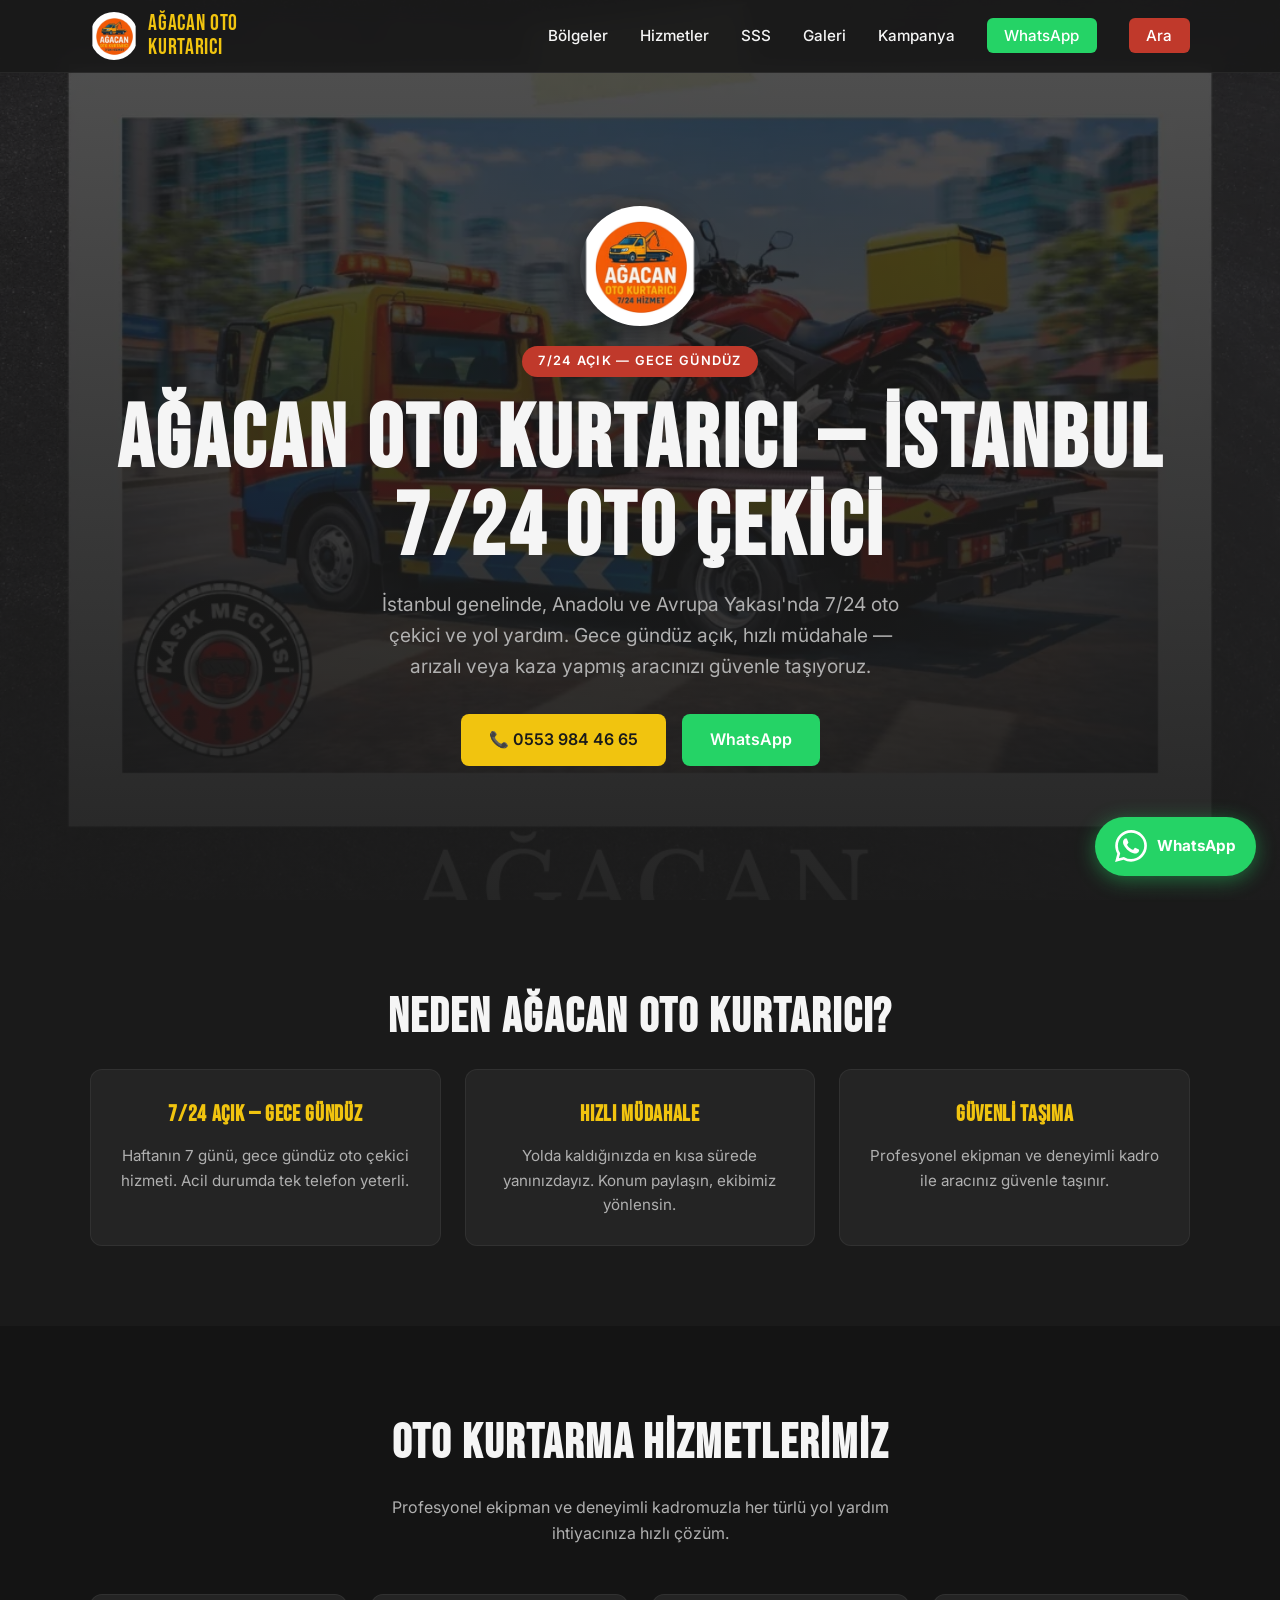
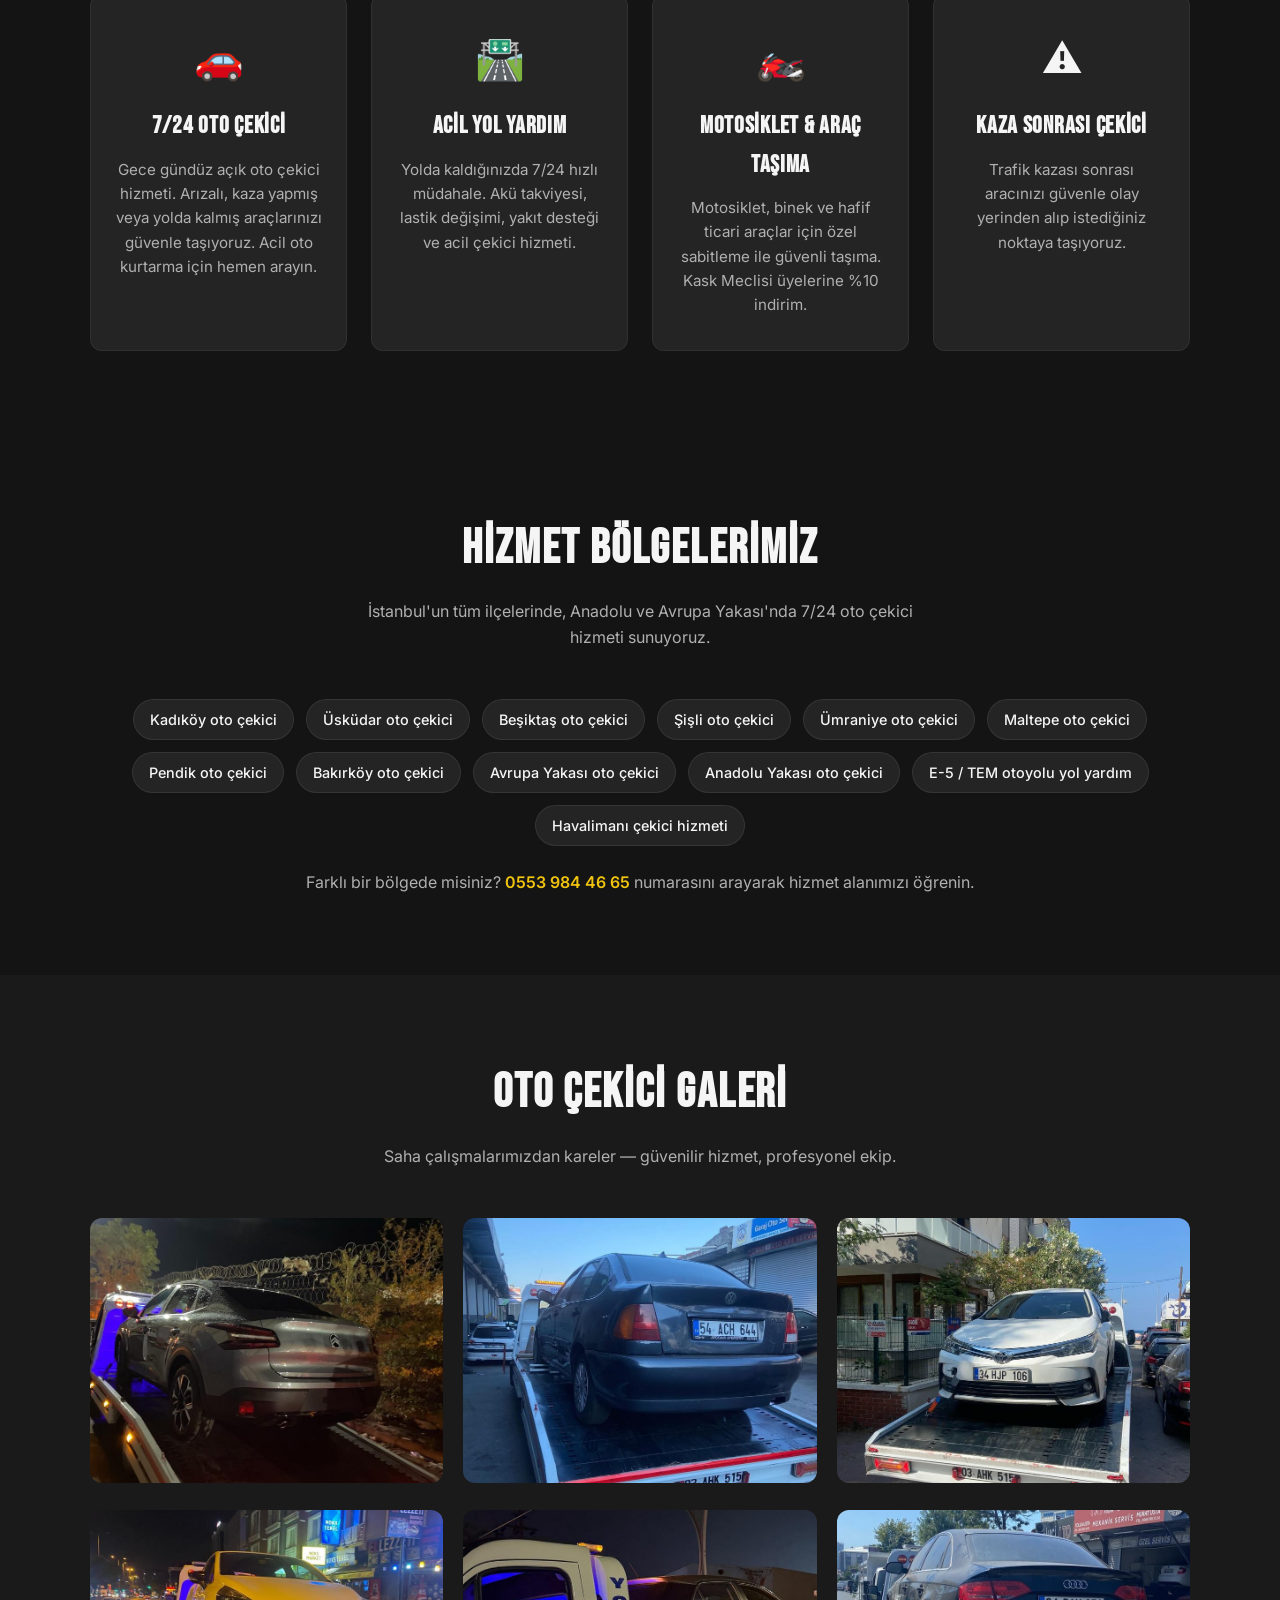
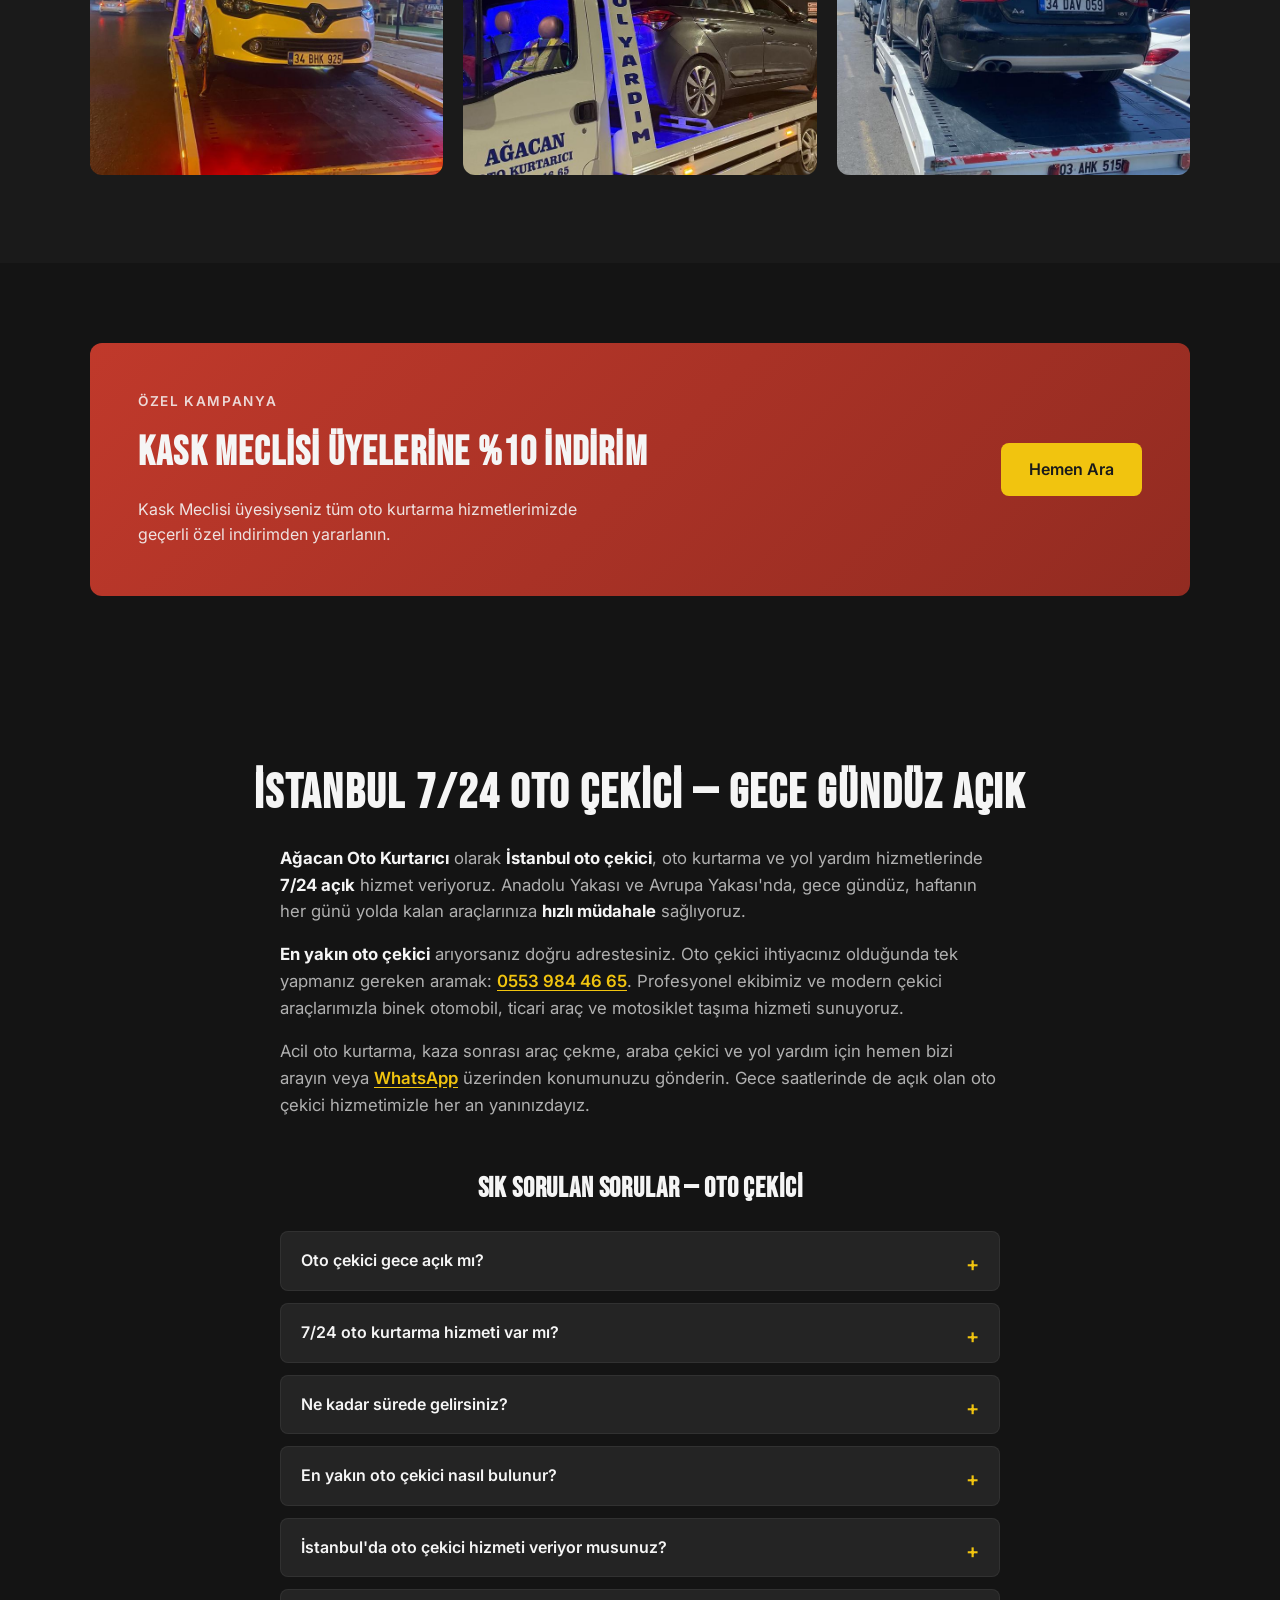
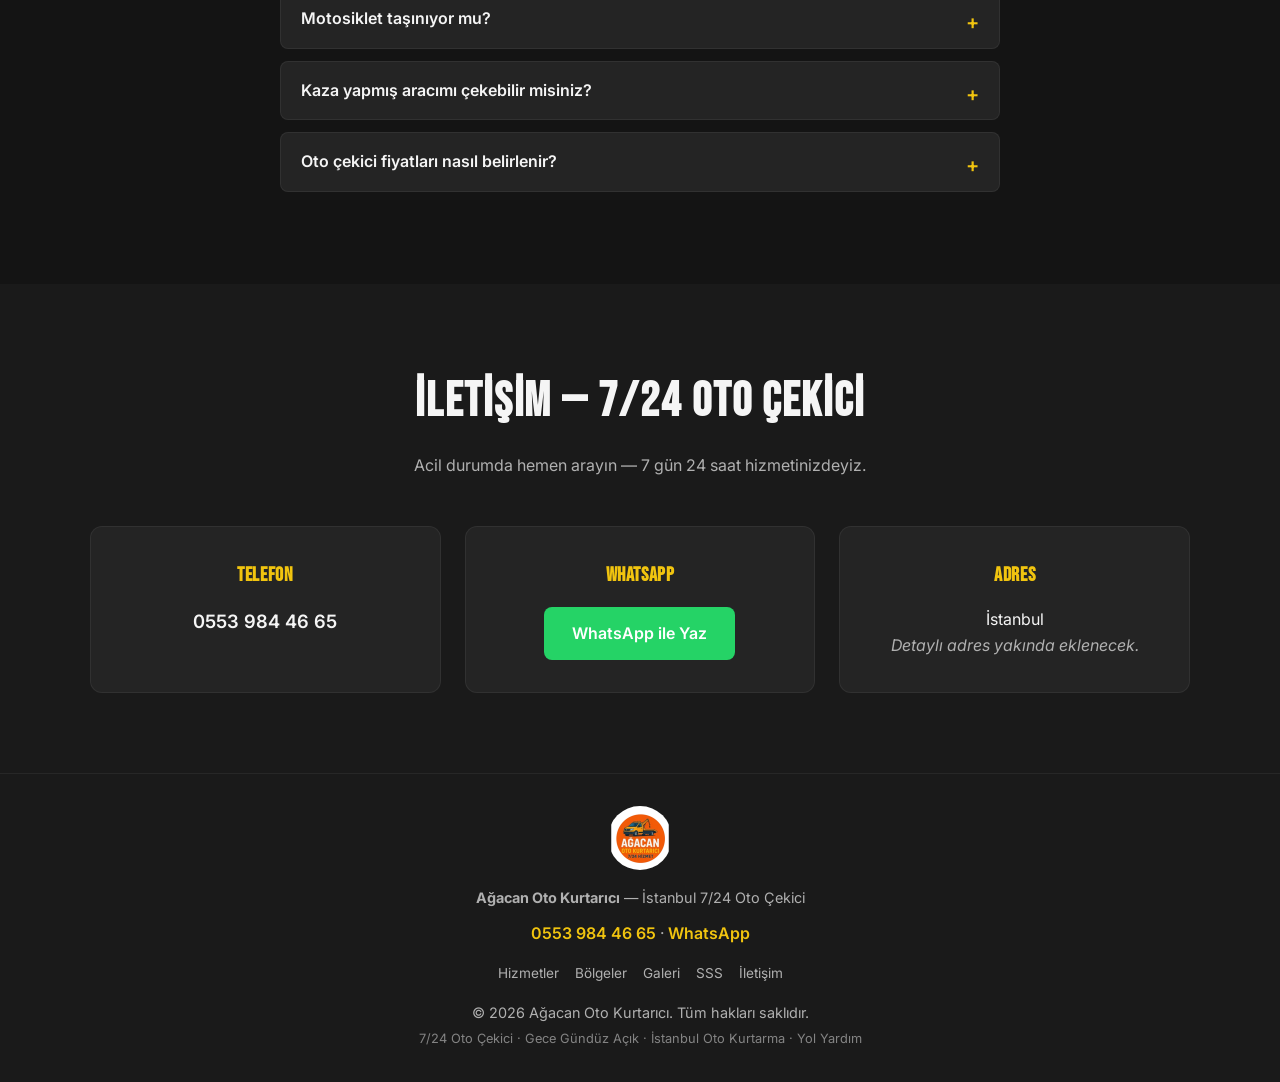
==== index.html @ 68c75f89 "fix: dosyalari repo kokune tasi" ====
<!DOCTYPE html>
<html lang="tr" prefix="og: https://ogp.me/ns#">
<head>
  <meta charset="UTF-8">
  <meta name="viewport" content="width=device-width, initial-scale=1.0">
  <meta http-equiv="X-UA-Compatible" content="IE=edge">

  <!-- Primary SEO -->
  <title>Ağacan Oto Kurtarıcı | İstanbul 7/24 Oto Çekici — Gece Gündüz Açık, Hızlı Müdahale</title>
  <meta name="description" content="Ağacan Oto Kurtarıcı ☎ 0553 984 46 65 — İstanbul 7/24 oto çekici, acil oto kurtarma ve yol yardım. Anadolu ve Avrupa Yakası'nda gece gündüz açık, hızlı müdahale. WhatsApp ile hemen ulaşın!">
  <meta name="keywords" content="istanbul oto çekici, istanbul çekici, istanbul yol yardım, istanbul oto kurtarıcı, 7/24 oto çekici istanbul, gece oto çekici istanbul, acil oto kurtarma istanbul, anadolu yakası çekici, avrupa yakası çekici, kadıköy çekici, üsküdar çekici, beşiktaş çekici, şişli çekici, ümraniye çekici, en yakın çekici istanbul, araç çekici, motosiklet taşıma, Ağacan oto kurtarıcı, kaza çekici, araba çekici">
  <meta name="author" content="Ağacan Oto Kurtarıcı">
  <meta name="copyright" content="Ağacan Oto Kurtarıcı">
  <meta name="language" content="Turkish">
  <meta name="content-language" content="tr">
  <meta name="geo.region" content="TR-34">
  <meta name="geo.placename" content="İstanbul">
  <meta name="geo.position" content="41.0082;28.9784">
  <meta name="ICBM" content="41.0082, 28.9784">
  <meta name="robots" content="index, follow, max-image-preview:large, max-snippet:-1, max-video-preview:-1">
  <meta name="googlebot" content="index, follow">
  <meta name="bingbot" content="index, follow">
  <meta name="revisit-after" content="7 days">
  <meta name="rating" content="general">
  <meta name="distribution" content="global">
  <meta name="coverage" content="Worldwide">
  <meta name="target" content="all">
  <meta name="HandheldFriendly" content="True">
  <meta name="MobileOptimized" content="320">
  <meta name="format-detection" content="telephone=yes">
  <meta name="theme-color" content="#e8751a">
  <meta name="msapplication-TileColor" content="#e8751a">
  <meta name="msapplication-TileImage" content="images/logo.png">
  <meta name="application-name" content="Ağacan Oto Kurtarıcı">
  <meta name="apple-mobile-web-app-title" content="Ağacan Çekici">
  <meta name="apple-mobile-web-app-capable" content="yes">
  <meta name="apple-mobile-web-app-status-bar-style" content="black-translucent">

  <!-- Google Search Console doğrulama kodunu buraya ekleyin:
  <meta name="google-site-verification" content="KODUNUZ"> -->

  <link rel="canonical" href="https://agacanotokurtarici.com/">
  <link rel="alternate" hreflang="tr" href="https://agacanotokurtarici.com/">
  <link rel="alternate" hreflang="x-default" href="https://agacanotokurtarici.com/">

  <!-- Favicon & App Icon -->
  <link rel="icon" type="image/png" href="images/logo.png" sizes="32x32">
  <link rel="icon" type="image/png" href="images/logo.png" sizes="192x192">
  <link rel="apple-touch-icon" href="images/logo.png" sizes="180x180">
  <link rel="shortcut icon" href="images/logo.png">
  <link rel="manifest" href="site.webmanifest">

  <!-- Open Graph -->
  <meta property="og:type" content="website">
  <meta property="og:locale" content="tr_TR">
  <meta property="og:site_name" content="Ağacan Oto Kurtarıcı">
  <meta property="og:title" content="Ağacan Oto Kurtarıcı | 7/24 Oto Çekici — Gece Gündüz Açık">
  <meta property="og:description" content="İstanbul 7/24 oto çekici ve yol yardım. Anadolu ve Avrupa Yakası'nda gece gündüz açık, hızlı müdahale. ☎ 0553 984 46 65">
  <meta property="og:url" content="https://agacanotokurtarici.com/">
  <meta property="og:image" content="https://agacanotokurtarici.com/images/hero.webp">
  <meta property="og:image:secure_url" content="https://agacanotokurtarici.com/images/hero.webp">
  <meta property="og:image:width" content="1080">
  <meta property="og:image:height" content="1080">
  <meta property="og:image:type" content="image/webp">
  <meta property="og:image:alt" content="Ağacan Oto Kurtarıcı — İstanbul 7/24 oto çekici hizmeti">
  <meta property="og:image" content="https://agacanotokurtarici.com/images/logo.png">
  <meta property="og:image:width" content="512">
  <meta property="og:image:height" content="512">
  <meta property="og:image:alt" content="Ağacan Oto Kurtarıcı logo">
  <meta property="og:phone_number" content="+905539844665">

  <!-- Twitter Card -->
  <meta name="twitter:card" content="summary_large_image">
  <meta name="twitter:title" content="Ağacan Oto Kurtarıcı | İstanbul 7/24 Oto Çekici">
  <meta name="twitter:description" content="İstanbul'da gece gündüz açık oto çekici. 7/24 hızlı oto kurtarma. ☎ 0553 984 46 65">
  <meta name="twitter:image" content="https://agacanotokurtarici.com/images/hero.webp">
  <meta name="twitter:image:alt" content="Ağacan Oto Kurtarıcı İstanbul 7/24 oto çekici">

  <!-- Performance & DNS -->
  <link rel="preload" href="images/hero.webp" as="image" type="image/webp" fetchpriority="high">
  <link rel="preload" href="images/logo.png" as="image" type="image/png">
  <link rel="preload" href="style.css" as="style">
  <link rel="dns-prefetch" href="https://fonts.googleapis.com">
  <link rel="dns-prefetch" href="https://fonts.gstatic.com">
  <link rel="dns-prefetch" href="https://wa.me">
  <link rel="preconnect" href="https://fonts.googleapis.com">
  <link rel="preconnect" href="https://fonts.gstatic.com" crossorigin>
  <link rel="stylesheet" href="style.css">
  <link rel="stylesheet" href="https://fonts.googleapis.com/css2?family=Bebas+Neue&family=Inter:wght@400;600;700&display=swap" media="print" onload="this.media='all'">
  <noscript><link rel="stylesheet" href="https://fonts.googleapis.com/css2?family=Bebas+Neue&family=Inter:wght@400;600;700&display=swap"></noscript>

  <!-- Structured Data (@graph) -->
  <script type="application/ld+json">
  {
    "@context": "https://schema.org",
    "@graph": [
      {
        "@type": "WebSite",
        "@id": "https://agacanotokurtarici.com/#website",
        "url": "https://agacanotokurtarici.com/",
        "name": "Ağacan Oto Kurtarıcı",
        "alternateName": ["Ağacan Oto Çekici", "Ağacan Çekici"],
        "description": "7/24 açık oto çekici, oto kurtarma ve yol yardım. Gece gündüz hızlı müdahale.",
        "inLanguage": "tr-TR",
        "publisher": { "@id": "https://agacanotokurtarici.com/#business" }
      },
      {
        "@type": ["LocalBusiness", "AutoRepair"],
        "@id": "https://agacanotokurtarici.com/#business",
        "name": "Ağacan Oto Kurtarıcı",
        "alternateName": "Ağacan Oto Çekici",
        "description": "7/24 açık oto çekici, oto kurtarma, yol yardım ve motosiklet taşıma. Gece gündüz hızlı müdahale.",
        "url": "https://agacanotokurtarici.com/",
        "logo": { "@type": "ImageObject", "url": "https://agacanotokurtarici.com/images/logo.png" },
        "image": ["https://agacanotokurtarici.com/images/logo.png", "https://agacanotokurtarici.com/images/hero.webp"],
        "telephone": "+905539844665",
        "priceRange": "$$",
        "address": { "@type": "PostalAddress", "addressLocality": "İstanbul", "addressRegion": "İstanbul", "addressCountry": "TR" },
        "geo": { "@type": "GeoCoordinates", "latitude": 41.0082, "longitude": 28.9784 },
        "openingHoursSpecification": { "@type": "OpeningHoursSpecification", "dayOfWeek": ["Monday","Tuesday","Wednesday","Thursday","Friday","Saturday","Sunday"], "opens": "00:00", "closes": "23:59" },
        "contactPoint": [
          { "@type": "ContactPoint", "telephone": "+905539844665", "contactType": "customer service", "areaServed": "İstanbul", "availableLanguage": "Turkish" }
        ],
        "areaServed": [
          { "@type": "City", "name": "İstanbul" },
          { "@type": "AdministrativeArea", "name": "Anadolu Yakası" },
          { "@type": "AdministrativeArea", "name": "Avrupa Yakası" },
          { "@type": "Country", "name": "Türkiye" }
        ],
        "hasOfferCatalog": {
          "@type": "OfferCatalog",
          "name": "Oto Kurtarma Hizmetleri",
          "itemListElement": [
            { "@type": "Offer", "itemOffered": { "@type": "Service", "name": "7/24 Oto Çekici" } },
            { "@type": "Offer", "itemOffered": { "@type": "Service", "name": "Yol Yardım" } },
            { "@type": "Offer", "itemOffered": { "@type": "Service", "name": "Motosiklet Taşıma" } }
          ]
        }
      },
      {
        "@type": "WebPage",
        "@id": "https://agacanotokurtarici.com/#webpage",
        "url": "https://agacanotokurtarici.com/",
        "name": "Ağacan Oto Kurtarıcı | İstanbul 7/24 Oto Çekici",
        "isPartOf": { "@id": "https://agacanotokurtarici.com/#website" },
        "about": { "@id": "https://agacanotokurtarici.com/#business" },
        "inLanguage": "tr-TR"
      },
      {
        "@type": "BreadcrumbList",
        "itemListElement": [{ "@type": "ListItem", "position": 1, "name": "Ana Sayfa", "item": "https://agacanotokurtarici.com/" }]
      },
      {
        "@type": "FAQPage",
        "mainEntity": [
          { "@type": "Question", "name": "Oto çekici gece açık mı?", "acceptedAnswer": { "@type": "Answer", "text": "Evet. Gece gündüz 7/24 oto çekici hizmeti veriyoruz." } },
          { "@type": "Question", "name": "7/24 oto kurtarma hizmeti var mı?", "acceptedAnswer": { "@type": "Answer", "text": "Evet, haftanın 7 günü 24 saat oto kurtarma hizmeti sunuyoruz." } },
          { "@type": "Question", "name": "En yakın oto çekici nasıl bulunur?", "acceptedAnswer": { "@type": "Answer", "text": "0553 984 46 65 numarasını arayın, konumunuzu paylaşın." } },
          { "@type": "Question", "name": "İstanbul'da oto çekici hizmeti veriyor musunuz?", "acceptedAnswer": { "@type": "Answer", "text": "Evet, İstanbul'un tüm ilçelerinde, Anadolu ve Avrupa Yakası'nda 7/24 hizmet veriyoruz." } },
          { "@type": "Question", "name": "Motosiklet taşınıyor mu?", "acceptedAnswer": { "@type": "Answer", "text": "Evet, motosiklet taşıma hizmeti sunuyoruz." } }
        ]
      }
    ]
  }
  </script>
</head>
<body itemscope itemtype="https://schema.org/WebPage">
  <a href="#main-content" class="skip-link">İçeriğe atla</a>
  <header class="header" id="top" role="banner">
    <nav class="nav container" aria-label="Ana navigasyon">
      <a href="#top" class="nav__logo">
        <img src="images/logo.png" alt="Ağacan Oto Kurtarıcı logo" width="48" height="48" decoding="async">
        <span class="nav__logo-text">Ağacan Oto Kurtarıcı</span>
      </a>
      <button class="nav__toggle" aria-label="Menüyü aç/kapat" aria-expanded="false">
        <span></span>
        <span></span>
        <span></span>
      </button>
      <ul class="nav__menu">
        <li><a href="#bolgeler">Bölgeler</a></li>
        <li><a href="#hizmetler">Hizmetler</a></li>
        <li><a href="#sss">SSS</a></li>
        <li><a href="#galeri">Galeri</a></li>
        <li><a href="#kampanya">Kampanya</a></li>
        <li><a href="https://wa.me/905539844665?text=Merhaba%2C%20oto%20%C3%A7ekici%20hizmeti%20almak%20istiyorum." class="nav__whatsapp" target="_blank" rel="noopener noreferrer">WhatsApp</a></li>
        <li><a href="#iletisim" class="nav__cta">Ara</a></li>
      </ul>
    </nav>
  </header>

  <main id="main-content" role="main">
    <section class="hero" aria-label="Ana tanıtım">
      <div class="hero__bg">
        <img src="images/hero.webp" alt="Ağacan Oto Kurtarıcı İstanbul 7/24 oto çekici — gece gündüz oto kurtarma hizmeti" width="1080" height="1080" fetchpriority="high" decoding="async">
      </div>
      <div class="hero__overlay"></div>
      <div class="hero__content container">
        <img src="images/logo.png" alt="Ağacan Oto Kurtarıcı" class="hero__logo" width="120" height="120" decoding="async">
        <p class="hero__badge">7/24 Açık — Gece Gündüz</p>
        <h1 class="hero__title" itemprop="name">Ağacan Oto Kurtarıcı — İstanbul 7/24 Oto Çekici</h1>
        <p class="hero__subtitle">İstanbul genelinde, Anadolu ve Avrupa Yakası'nda 7/24 oto çekici ve yol yardım. Gece gündüz açık, hızlı müdahale — arızalı veya kaza yapmış aracınızı güvenle taşıyoruz.</p>
        <div class="hero__actions">
          <a href="tel:+905539844665" class="btn btn--primary" aria-label="Hemen ara 0553 984 46 65">📞 0553 984 46 65</a>
          <a href="https://wa.me/905539844665?text=Merhaba%2C%20oto%20%C3%A7ekici%20hizmeti%20almak%20istiyorum." class="btn btn--whatsapp" target="_blank" rel="noopener noreferrer" aria-label="WhatsApp ile yaz">WhatsApp</a>
        </div>
      </div>
    </section>

    <section class="trust section" id="neden-biz" aria-labelledby="trust-title">
      <div class="container">
        <h2 class="section__title" id="trust-title">Neden Ağacan Oto Kurtarıcı?</h2>
        <div class="trust__grid">
          <article class="trust-card">
            <h3 class="trust-card__title">7/24 Açık — Gece Gündüz</h3>
            <p>Haftanın 7 günü, gece gündüz oto çekici hizmeti. Acil durumda tek telefon yeterli.</p>
          </article>
          <article class="trust-card">
            <h3 class="trust-card__title">Hızlı Müdahale</h3>
            <p>Yolda kaldığınızda en kısa sürede yanınızdayız. Konum paylaşın, ekibimiz yönlensin.</p>
          </article>
          <article class="trust-card">
            <h3 class="trust-card__title">Güvenli Taşıma</h3>
            <p>Profesyonel ekipman ve deneyimli kadro ile aracınız güvenle taşınır.</p>
          </article>
        </div>
      </div>
    </section>

    <section class="services section" id="hizmetler" aria-labelledby="services-title">
      <div class="container">
        <h2 class="section__title" id="services-title">Oto Kurtarma Hizmetlerimiz</h2>
        <p class="section__subtitle">Profesyonel ekipman ve deneyimli kadromuzla her türlü yol yardım ihtiyacınıza hızlı çözüm.</p>
        <div class="services__grid">
          <article class="service-card" itemscope itemtype="https://schema.org/Service">
            <div class="service-card__icon" aria-hidden="true">🚗</div>
            <h3 class="service-card__title" itemprop="name">7/24 Oto Çekici</h3>
            <p class="service-card__text" itemprop="description">Gece gündüz açık oto çekici hizmeti. Arızalı, kaza yapmış veya yolda kalmış araçlarınızı güvenle taşıyoruz. Acil oto kurtarma için hemen arayın.</p>
          </article>
          <article class="service-card" itemscope itemtype="https://schema.org/Service">
            <div class="service-card__icon" aria-hidden="true">🛣️</div>
            <h3 class="service-card__title" itemprop="name">Acil Yol Yardım</h3>
            <p class="service-card__text" itemprop="description">Yolda kaldığınızda 7/24 hızlı müdahale. Akü takviyesi, lastik değişimi, yakıt desteği ve acil çekici hizmeti.</p>
          </article>
          <article class="service-card" itemscope itemtype="https://schema.org/Service">
            <div class="service-card__icon" aria-hidden="true">🏍️</div>
            <h3 class="service-card__title" itemprop="name">Motosiklet &amp; Araç Taşıma</h3>
            <p class="service-card__text" itemprop="description">Motosiklet, binek ve hafif ticari araçlar için özel sabitleme ile güvenli taşıma. Kask Meclisi üyelerine %10 indirim.</p>
          </article>
          <article class="service-card" itemscope itemtype="https://schema.org/Service">
            <div class="service-card__icon" aria-hidden="true">⚠️</div>
            <h3 class="service-card__title" itemprop="name">Kaza Sonrası Çekici</h3>
            <p class="service-card__text" itemprop="description">Trafik kazası sonrası aracınızı güvenle olay yerinden alıp istediğiniz noktaya taşıyoruz.</p>
          </article>
        </div>
      </div>
    </section>

    <section class="areas section" id="bolgeler" aria-labelledby="areas-title">
      <div class="container">
        <h2 class="section__title" id="areas-title">Hizmet Bölgelerimiz</h2>
        <p class="section__subtitle">İstanbul'un tüm ilçelerinde, Anadolu ve Avrupa Yakası'nda 7/24 oto çekici hizmeti sunuyoruz.</p>
        <ul class="areas__list">
          <li>Kadıköy oto çekici</li>
          <li>Üsküdar oto çekici</li>
          <li>Beşiktaş oto çekici</li>
          <li>Şişli oto çekici</li>
          <li>Ümraniye oto çekici</li>
          <li>Maltepe oto çekici</li>
          <li>Pendik oto çekici</li>
          <li>Bakırköy oto çekici</li>
          <li>Avrupa Yakası oto çekici</li>
          <li>Anadolu Yakası oto çekici</li>
          <li>E-5 / TEM otoyolu yol yardım</li>
          <li>Havalimanı çekici hizmeti</li>
        </ul>
        <p class="areas__note">Farklı bir bölgede misiniz? <a href="tel:+905539844665">0553 984 46 65</a> numarasını arayarak hizmet alanımızı öğrenin.</p>
      </div>
    </section>

    <section class="gallery section" id="galeri" aria-labelledby="gallery-title">
      <div class="container">
        <h2 class="section__title" id="gallery-title">Oto Çekici Galeri</h2>
        <p class="section__subtitle">Saha çalışmalarımızdan kareler — güvenilir hizmet, profesyonel ekip.</p>
        <div class="gallery__grid">
          <figure class="gallery__item-wrap">
            <button class="gallery__item" type="button" data-src="images/gallery-01.jpg" data-alt="İstanbul oto çekici — Volkswagen Polo taşıma hizmeti">
              <img src="images/gallery-01.jpg" alt="İstanbul 7/24 oto çekici — Volkswagen Polo çekici ile taşınıyor" title="Oto çekici hizmeti — Volkswagen Polo" width="400" height="300" loading="lazy" decoding="async">
            </button>
            <figcaption class="visually-hidden">Volkswagen Polo oto çekici ile taşınıyor</figcaption>
          </figure>
          <figure class="gallery__item-wrap">
            <button class="gallery__item" type="button" data-src="images/gallery-02.jpg" data-alt="Toyota Corolla oto kurtarma hizmeti">
              <img src="images/gallery-02.jpg" alt="Toyota Corolla 7/24 oto kurtarma — çekici hizmeti" title="Oto kurtarma — Toyota Corolla" width="400" height="300" loading="lazy" decoding="async">
            </button>
            <figcaption class="visually-hidden">Toyota Corolla çekici ile taşınıyor</figcaption>
          </figure>
          <figure class="gallery__item-wrap">
            <button class="gallery__item" type="button" data-src="images/gallery-03.jpg" data-alt="Gece oto çekici — Renault taşıma">
              <img src="images/gallery-03.jpg" alt="Gece gündüz oto çekici — Renault gece taşıma" title="Gece oto çekici hizmeti" width="400" height="300" loading="lazy" decoding="async">
            </button>
            <figcaption class="visually-hidden">Gece oto çekici Renault taşıma</figcaption>
          </figure>
          <figure class="gallery__item-wrap">
            <button class="gallery__item" type="button" data-src="images/gallery-04.jpg" data-alt="Ağacan Oto Kurtarıcı çekici aracı 7/24">
              <img src="images/gallery-04.jpg" alt="Ağacan Oto Kurtarıcı çekici aracı — 7/24 yol yardım" title="Ağacan çekici aracı" width="400" height="300" loading="lazy" decoding="async">
            </button>
            <figcaption class="visually-hidden">Ağacan Oto Kurtarıcı çekici aracı</figcaption>
          </figure>
          <figure class="gallery__item-wrap">
            <button class="gallery__item" type="button" data-src="images/gallery-05.jpg" data-alt="Audi A4 acil oto çekici">
              <img src="images/gallery-05.jpg" alt="Acil oto çekici — Audi A4 taşıma hizmeti" title="Acil çekici Audi A4" width="400" height="300" loading="lazy" decoding="async">
            </button>
            <figcaption class="visually-hidden">Audi A4 oto çekici ile taşınıyor</figcaption>
          </figure>
          <figure class="gallery__item-wrap">
            <button class="gallery__item" type="button" data-src="images/gallery-06.jpg" data-alt="Gece acil oto kurtarma Citroën">
              <img src="images/gallery-06.jpg" alt="Gece acil oto kurtarma — Citroën çekici taşıma" title="Gece acil oto kurtarma" width="400" height="300" loading="lazy" decoding="async">
            </button>
            <figcaption class="visually-hidden">Gece Citroën oto kurtarma</figcaption>
          </figure>
        </div>
      </div>
    </section>

    <section class="promo section" id="kampanya">
      <div class="container">
        <div class="promo__banner">
          <div class="promo__content">
            <p class="promo__label">Özel Kampanya</p>
            <h2 class="promo__title">Kask Meclisi Üyelerine %10 İndirim</h2>
            <p class="promo__text">Kask Meclisi üyesiyseniz tüm oto kurtarma hizmetlerimizde geçerli özel indirimden yararlanın.</p>
          </div>
          <a href="tel:+905539844665" class="btn btn--primary">Hemen Ara</a>
        </div>
      </div>
    </section>

    <section class="seo-content section" id="hakkimizda">
      <div class="container">
        <h2 class="section__title">İstanbul 7/24 Oto Çekici — Gece Gündüz Açık</h2>
        <div class="seo-content__text">
          <p><strong>Ağacan Oto Kurtarıcı</strong> olarak <strong>İstanbul oto çekici</strong>, oto kurtarma ve yol yardım hizmetlerinde <strong>7/24 açık</strong> hizmet veriyoruz. Anadolu Yakası ve Avrupa Yakası'nda, gece gündüz, haftanın her günü yolda kalan araçlarınıza <strong>hızlı müdahale</strong> sağlıyoruz.</p>
          <p><strong>En yakın oto çekici</strong> arıyorsanız doğru adrestesiniz. Oto çekici ihtiyacınız olduğunda tek yapmanız gereken aramak: <a href="tel:+905539844665">0553 984 46 65</a>. Profesyonel ekibimiz ve modern çekici araçlarımızla binek otomobil, ticari araç ve motosiklet taşıma hizmeti sunuyoruz.</p>
          <p>Acil oto kurtarma, kaza sonrası araç çekme, araba çekici ve yol yardım için hemen bizi arayın veya <a href="https://wa.me/905539844665">WhatsApp</a> üzerinden konumunuzu gönderin. Gece saatlerinde de açık olan oto çekici hizmetimizle her an yanınızdayız.</p>
        </div>
        <div class="faq" id="sss">
          <h2 class="faq__title">Sık Sorulan Sorular — Oto Çekici</h2>
          <details class="faq__item">
            <summary>Oto çekici gece açık mı?</summary>
            <p>Evet, gece gündüz 7/24 oto çekici hizmeti veriyoruz. Gece saatlerinde de arayabilirsiniz.</p>
          </details>
          <details class="faq__item">
            <summary>7/24 oto kurtarma hizmeti var mı?</summary>
            <p>Evet, haftanın 7 günü 24 saat oto kurtarma ve yol yardım hizmeti sunuyoruz.</p>
          </details>
          <details class="faq__item">
            <summary>Ne kadar sürede gelirsiniz?</summary>
            <p>Konumunuza en yakın ekibimizle hızlı müdahale sağlıyoruz. Acil durumda <a href="tel:+905539844665">0553 984 46 65</a> numarasını arayın.</p>
          </details>
          <details class="faq__item">
            <summary>En yakın oto çekici nasıl bulunur?</summary>
            <p>0553 984 46 65 numarasını arayarak veya WhatsApp'tan yazarak konumunuzu paylaşın, ekibimiz size yönlensin.</p>
          </details>
          <details class="faq__item">
            <summary>İstanbul'da oto çekici hizmeti veriyor musunuz?</summary>
            <p>Evet, İstanbul'un tüm ilçelerinde, Anadolu ve Avrupa Yakası'nda 7/24 oto çekici hizmeti sunuyoruz.</p>
          </details>
          <details class="faq__item">
            <summary>Motosiklet taşınıyor mu?</summary>
            <p>Evet, motosiklet ve hafif ticari araçlar için özel sabitleme ile güvenli taşıma yapıyoruz.</p>
          </details>
          <details class="faq__item">
            <summary>Kaza yapmış aracımı çekebilir misiniz?</summary>
            <p>Evet, kaza yapmış veya arızalı tüm binek ve ticari araçları profesyonel ekipmanla taşıyoruz.</p>
          </details>
          <details class="faq__item">
            <summary>Oto çekici fiyatları nasıl belirlenir?</summary>
            <p>Fiyat mesafe, araç tipi ve konuma göre değişir. Net fiyat için arayın veya WhatsApp'tan yazın.</p>
          </details>
        </div>
      </div>
    </section>

    <section class="contact section" id="iletisim" aria-labelledby="contact-title" itemscope itemtype="https://schema.org/LocalBusiness">
      <meta itemprop="name" content="Ağacan Oto Kurtarıcı">
      <meta itemprop="telephone" content="+905539844665">
      <meta itemprop="priceRange" content="$$">
      <div class="container">
        <h2 class="section__title" id="contact-title">İletişim — 7/24 Oto Çekici</h2>
        <p class="section__subtitle">Acil durumda hemen arayın — 7 gün 24 saat hizmetinizdeyiz.</p>
        <div class="contact__grid">
          <div class="contact__card">
            <h3 class="contact__label">Telefon</h3>
            <a href="tel:+905539844665" class="contact__link">0553 984 46 65</a>
          </div>
          <div class="contact__card">
            <h3 class="contact__label">WhatsApp</h3>
            <a href="https://wa.me/905539844665?text=Merhaba%2C%20oto%20%C3%A7ekici%20hizmeti%20almak%20istiyorum." class="btn btn--whatsapp" target="_blank" rel="noopener noreferrer">WhatsApp ile Yaz</a>
          </div>
          <div class="contact__card" itemprop="address" itemscope itemtype="https://schema.org/PostalAddress">
            <h3 class="contact__label">Adres</h3>
            <p itemprop="addressLocality">İstanbul</p>
            <meta itemprop="addressCountry" content="TR">
            <p class="contact__placeholder">Detaylı adres yakında eklenecek.</p>
          </div>
        </div>
      </div>
    </section>
  </main>

  <footer class="footer" role="contentinfo">
    <div class="container footer__inner">
      <img src="images/logo.png" alt="Ağacan Oto Kurtarıcı logo" class="footer__logo" width="64" height="64" loading="lazy">
      <p><strong>Ağacan Oto Kurtarıcı</strong> — İstanbul 7/24 Oto Çekici</p>
      <p class="footer__nap">
        <a href="tel:+905539844665">0553 984 46 65</a> ·
        <a href="https://wa.me/905539844665">WhatsApp</a>
      </p>
      <nav class="footer__nav" aria-label="Alt menü">
        <a href="#hizmetler">Hizmetler</a>
        <a href="#bolgeler">Bölgeler</a>
        <a href="#galeri">Galeri</a>
        <a href="#sss">SSS</a>
        <a href="#iletisim">İletişim</a>
      </nav>
      <p>&copy; 2026 Ağacan Oto Kurtarıcı. Tüm hakları saklıdır.</p>
      <p class="footer__note">7/24 Oto Çekici · Gece Gündüz Açık · İstanbul Oto Kurtarma · Yol Yardım</p>
    </div>
  </footer>

  <a href="https://wa.me/905539844665?text=Merhaba%2C%20oto%20%C3%A7ekici%20hizmeti%20almak%20istiyorum." class="whatsapp-float" target="_blank" rel="noopener noreferrer" aria-label="WhatsApp ile hemen yaz — 7/24 oto çekici">
    <svg xmlns="http://www.w3.org/2000/svg" viewBox="0 0 24 24" fill="currentColor" aria-hidden="true" width="32" height="32">
      <path d="M17.472 14.382c-.297-.149-1.758-.867-2.03-.967-.273-.099-.471-.148-.67.15-.197.297-.767.966-.94 1.164-.173.199-.347.223-.644.075-.297-.15-1.255-.463-2.39-1.475-.883-.788-1.48-1.761-1.653-2.059-.173-.297-.018-.458.13-.606.134-.133.298-.347.446-.52.149-.174.198-.298.298-.497.099-.198.05-.371-.025-.52-.075-.149-.669-1.612-.916-2.207-.242-.579-.487-.5-.669-.51-.173-.008-.371-.01-.57-.01-.198 0-.52.074-.792.372-.272.297-1.04 1.016-1.04 2.479 0 1.462 1.065 2.875 1.213 3.074.149.198 2.096 3.2 5.077 4.487.709.306 1.262.489 1.694.625.712.227 1.36.195 1.871.118.571-.085 1.758-.719 2.006-1.413.248-.694.248-1.289.173-1.413-.074-.124-.272-.198-.57-.347m-5.421 7.403h-.004a9.87 9.87 0 01-5.031-1.378l-.361-.214-3.741.982.998-3.648-.235-.374a9.86 9.86 0 01-1.51-5.26c.001-5.45 4.436-9.884 9.888-9.884 2.64 0 5.122 1.03 6.988 2.898a9.825 9.825 0 012.893 6.994c-.003 5.45-4.435 9.884-9.885 9.884m8.413-18.297A11.815 11.815 0 0012.05 0C5.495 0 .16 5.335.157 11.892c0 2.096.547 4.142 1.588 5.945L.057 24l6.305-1.654a11.882 11.882 0 005.683 1.448h.005c6.554 0 11.89-5.335 11.893-11.893a11.821 11.821 0 00-3.48-8.413z"/>
    </svg>
    <span class="whatsapp-float__label">WhatsApp</span>
  </a>

  <div class="lightbox" hidden aria-hidden="true" role="dialog" aria-label="Fotoğraf önizleme">
    <button class="lightbox__close" type="button" aria-label="Kapat">&times;</button>
    <img class="lightbox__img" src="" alt="">
  </div>

  <script src="main.js" defer></script>
</body>
</html>
---- style.css ----
*,
*::before,
*::after {
  box-sizing: border-box;
  margin: 0;
  padding: 0;
}

:root {
  --bg: #1a1a1a;
  --bg-card: #242424;
  --bg-card-hover: #2e2e2e;
  --text: #f5f5f5;
  --text-muted: #b0b0b0;
  --accent: #c0392b;
  --accent-hover: #e74c3c;
  --cta: #f1c40f;
  --cta-hover: #f7dc6f;
  --whatsapp: #25d366;
  --header-height: 72px;
  --radius: 12px;
  --transition: 0.25s ease;
}

html {
  scroll-behavior: smooth;
}

body {
  font-family: 'Inter', system-ui, -apple-system, sans-serif;
  background: var(--bg);
  color: var(--text);
  line-height: 1.6;
  min-height: 100vh;
}

img {
  max-width: 100%;
  display: block;
}

a {
  color: inherit;
  text-decoration: none;
}

button {
  font: inherit;
  cursor: pointer;
  border: none;
  background: none;
}

.container {
  width: min(1100px, 92%);
  margin-inline: auto;
}

.section {
  padding: 5rem 0;
}

.section__title {
  font-family: 'Bebas Neue', sans-serif;
  font-size: clamp(2.25rem, 5vw, 3rem);
  letter-spacing: 0.04em;
  text-align: center;
  margin-bottom: 0.75rem;
}

.section__subtitle {
  text-align: center;
  color: var(--text-muted);
  max-width: 560px;
  margin: 0 auto 3rem;
}

/* Header */
.header {
  position: fixed;
  top: 0;
  left: 0;
  right: 0;
  z-index: 100;
  background: rgba(26, 26, 26, 0.92);
  backdrop-filter: blur(10px);
  border-bottom: 1px solid rgba(255, 255, 255, 0.06);
}

.nav {
  display: flex;
  align-items: center;
  justify-content: space-between;
  height: var(--header-height);
}

.nav__logo {
  display: flex;
  align-items: center;
  gap: 0.65rem;
  font-family: 'Bebas Neue', sans-serif;
  font-size: 1.35rem;
  letter-spacing: 0.03em;
  color: var(--cta);
}

.nav__logo img {
  width: 48px;
  height: 48px;
  border-radius: 50%;
  object-fit: cover;
  flex-shrink: 0;
}

.nav__logo-text {
  line-height: 1.1;
  max-width: 140px;
}

@media (max-width: 480px) {
  .nav__logo-text {
    display: none;
  }
}

.nav__toggle {
  display: flex;
  flex-direction: column;
  gap: 5px;
  padding: 8px;
  z-index: 110;
}

.nav__toggle span {
  display: block;
  width: 24px;
  height: 2px;
  background: var(--text);
  transition: var(--transition);
}

.nav__toggle[aria-expanded="true"] span:nth-child(1) {
  transform: translateY(7px) rotate(45deg);
}

.nav__toggle[aria-expanded="true"] span:nth-child(2) {
  opacity: 0;
}

.nav__toggle[aria-expanded="true"] span:nth-child(3) {
  transform: translateY(-7px) rotate(-45deg);
}

.nav__menu {
  list-style: none;
  display: flex;
  gap: 2rem;
  align-items: center;
}

.nav__menu a {
  font-size: 0.95rem;
  font-weight: 500;
  transition: color var(--transition);
}

.nav__menu a:hover,
.nav__menu a:focus-visible {
  color: var(--cta);
}

.nav__cta {
  background: var(--accent);
  color: #fff !important;
  padding: 0.5rem 1.1rem;
  border-radius: 6px;
}

.nav__cta:hover {
  background: var(--accent-hover);
  color: #fff !important;
}

.nav__whatsapp {
  background: var(--whatsapp);
  color: #fff !important;
  padding: 0.5rem 1.1rem;
  border-radius: 6px;
  font-weight: 600;
}

.nav__whatsapp:hover {
  background: #1ebe57;
  color: #fff !important;
}

@media (max-width: 768px) {
  .nav__toggle {
    display: flex;
  }

  .nav__menu {
    position: fixed;
    inset: 0;
    background: rgba(26, 26, 26, 0.98);
    flex-direction: column;
    justify-content: center;
    gap: 2.5rem;
    transform: translateX(100%);
    transition: transform var(--transition);
  }

  .nav__menu.is-open {
    transform: translateX(0);
  }

  .nav__menu a {
    font-size: 1.25rem;
  }
}

@media (min-width: 769px) {
  .nav__toggle {
    display: none;
  }
}

/* Hero */
.hero {
  position: relative;
  min-height: 100vh;
  display: flex;
  align-items: center;
  padding-top: var(--header-height);
  overflow: hidden;
}

.hero__bg {
  position: absolute;
  inset: 0;
}

.hero__bg img {
  width: 100%;
  height: 100%;
  object-fit: cover;
  object-position: center top;
}

.hero__overlay {
  position: absolute;
  inset: 0;
  background: linear-gradient(
    to bottom,
    rgba(26, 26, 26, 0.75) 0%,
    rgba(26, 26, 26, 0.85) 50%,
    rgba(26, 26, 26, 0.95) 100%
  );
}

.hero__content {
  position: relative;
  z-index: 1;
  text-align: center;
  padding: 4rem 0;
}

.hero__logo {
  width: 120px;
  height: 120px;
  margin: 0 auto 1.25rem;
  border-radius: 50%;
  object-fit: cover;
  box-shadow: 0 4px 24px rgba(0, 0, 0, 0.4);
}

.hero__badge {
  display: inline-block;
  background: var(--accent);
  color: #fff;
  font-size: 0.8rem;
  font-weight: 600;
  letter-spacing: 0.1em;
  text-transform: uppercase;
  padding: 0.35rem 1rem;
  border-radius: 999px;
  margin-bottom: 1.25rem;
}

.hero__title {
  font-family: 'Bebas Neue', sans-serif;
  font-size: clamp(3rem, 10vw, 5.5rem);
  letter-spacing: 0.04em;
  line-height: 1;
  margin-bottom: 1rem;
}

.hero__subtitle {
  font-size: clamp(1rem, 2.5vw, 1.2rem);
  color: var(--text-muted);
  max-width: 520px;
  margin: 0 auto 2rem;
}

.hero__actions {
  display: flex;
  flex-wrap: wrap;
  gap: 1rem;
  justify-content: center;
}

/* Buttons */
.btn {
  display: inline-flex;
  align-items: center;
  justify-content: center;
  padding: 0.85rem 1.75rem;
  border-radius: 8px;
  font-weight: 600;
  font-size: 1rem;
  transition: background var(--transition), transform var(--transition);
}

.btn:hover {
  transform: translateY(-2px);
}

.btn--primary {
  background: var(--cta);
  color: #1a1a1a;
}

.btn--primary:hover {
  background: var(--cta-hover);
}

.btn--secondary {
  background: transparent;
  color: var(--text);
  border: 2px solid rgba(255, 255, 255, 0.3);
}

.btn--secondary:hover {
  border-color: var(--cta);
  color: var(--cta);
}

.btn--whatsapp {
  background: var(--whatsapp);
  color: #fff;
}

.btn--whatsapp:hover {
  background: #1ebe57;
}

/* Skip link & accessibility */
.skip-link {
  position: absolute;
  top: -100%;
  left: 1rem;
  z-index: 300;
  background: var(--cta);
  color: #1a1a1a;
  padding: 0.75rem 1.25rem;
  border-radius: 0 0 8px 8px;
  font-weight: 700;
}

.skip-link:focus {
  top: 0;
}

.visually-hidden {
  position: absolute;
  width: 1px;
  height: 1px;
  padding: 0;
  margin: -1px;
  overflow: hidden;
  clip: rect(0, 0, 0, 0);
  border: 0;
}

/* Trust section */
.trust {
  background: var(--bg);
}

.trust__grid {
  display: grid;
  gap: 1.5rem;
  grid-template-columns: 1fr;
}

@media (min-width: 768px) {
  .trust__grid {
    grid-template-columns: repeat(3, 1fr);
  }
}

.trust-card {
  background: var(--bg-card);
  border: 1px solid rgba(255, 255, 255, 0.06);
  border-radius: var(--radius);
  padding: 1.75rem 1.5rem;
  text-align: center;
}

.trust-card__title {
  font-family: 'Bebas Neue', sans-serif;
  font-size: 1.35rem;
  letter-spacing: 0.03em;
  color: var(--cta);
  margin-bottom: 0.75rem;
}

.trust-card p {
  color: var(--text-muted);
  font-size: 0.95rem;
}

/* Service areas */
.areas {
  background: #141414;
}

.areas__list {
  display: flex;
  flex-wrap: wrap;
  gap: 0.75rem;
  justify-content: center;
  list-style: none;
  margin-bottom: 1.5rem;
}

.areas__list li {
  background: var(--bg-card);
  border: 1px solid rgba(255, 255, 255, 0.08);
  padding: 0.5rem 1rem;
  border-radius: 999px;
  font-size: 0.9rem;
  font-weight: 500;
}

.areas__note {
  text-align: center;
  color: var(--text-muted);
}

.areas__note a {
  color: var(--cta);
  font-weight: 600;
}

.seo-content__text a {
  color: var(--cta);
  font-weight: 600;
  text-decoration: underline;
  text-underline-offset: 3px;
}

.gallery__item-wrap {
  margin: 0;
}

/* Services */
.services {
  background: #141414;
}

.services__grid {
  display: grid;
  gap: 1.5rem;
  grid-template-columns: 1fr;
}

@media (min-width: 768px) {
  .services__grid {
    grid-template-columns: repeat(2, 1fr);
  }
}

@media (min-width: 1024px) {
  .services__grid {
    grid-template-columns: repeat(4, 1fr);
  }
}

.service-card {
  background: var(--bg-card);
  border: 1px solid rgba(255, 255, 255, 0.06);
  border-radius: var(--radius);
  padding: 2rem 1.5rem;
  text-align: center;
  transition: background var(--transition), transform var(--transition);
}

.service-card:hover {
  background: var(--bg-card-hover);
  transform: translateY(-4px);
}

.service-card__icon {
  font-size: 2.5rem;
  margin-bottom: 1rem;
}

.service-card__title {
  font-family: 'Bebas Neue', sans-serif;
  font-size: 1.5rem;
  letter-spacing: 0.03em;
  margin-bottom: 0.75rem;
}

.service-card__text {
  color: var(--text-muted);
  font-size: 0.95rem;
}

/* Gallery */
.gallery__grid {
  display: grid;
  gap: 1rem;
  grid-template-columns: repeat(2, 1fr);
}

@media (min-width: 768px) {
  .gallery__grid {
    grid-template-columns: repeat(3, 1fr);
    gap: 1.25rem;
  }
}

.gallery__item {
  position: relative;
  border-radius: var(--radius);
  overflow: hidden;
  aspect-ratio: 4 / 3;
  padding: 0;
  transition: transform var(--transition);
}

.gallery__item:hover {
  transform: scale(1.02);
}

.gallery__item img {
  width: 100%;
  height: 100%;
  object-fit: cover;
}

.gallery__item::after {
  content: '';
  position: absolute;
  inset: 0;
  background: rgba(0, 0, 0, 0);
  transition: background var(--transition);
}

.gallery__item:hover::after {
  background: rgba(0, 0, 0, 0.25);
}

/* Promo */
.promo {
  background: #141414;
}

.promo__banner {
  display: flex;
  flex-direction: column;
  align-items: center;
  gap: 2rem;
  text-align: center;
  background: linear-gradient(135deg, var(--accent) 0%, #922b21 100%);
  border-radius: var(--radius);
  padding: 3rem 2rem;
}

@media (min-width: 768px) {
  .promo__banner {
    flex-direction: row;
    text-align: left;
    justify-content: space-between;
    padding: 3rem;
  }
}

.promo__label {
  font-size: 0.85rem;
  font-weight: 600;
  text-transform: uppercase;
  letter-spacing: 0.12em;
  opacity: 0.85;
  margin-bottom: 0.5rem;
}

.promo__title {
  font-family: 'Bebas Neue', sans-serif;
  font-size: clamp(1.75rem, 4vw, 2.5rem);
  letter-spacing: 0.03em;
  margin-bottom: 0.75rem;
}

.promo__text {
  opacity: 0.9;
  max-width: 480px;
}

/* SEO Content & FAQ */
.seo-content {
  background: #141414;
}

.seo-content__text {
  max-width: 720px;
  margin: 0 auto 3rem;
  color: var(--text-muted);
  font-size: 1.05rem;
}

.seo-content__text p + p {
  margin-top: 1rem;
}

.seo-content__text strong {
  color: var(--text);
}

.faq {
  max-width: 720px;
  margin: 0 auto;
}

.faq__title {
  font-family: 'Bebas Neue', sans-serif;
  font-size: 1.75rem;
  letter-spacing: 0.03em;
  margin-bottom: 1.25rem;
  text-align: center;
}

.faq__item a {
  color: var(--cta);
  font-weight: 600;
}

.faq__item {
  background: var(--bg-card);
  border: 1px solid rgba(255, 255, 255, 0.06);
  border-radius: 8px;
  margin-bottom: 0.75rem;
  overflow: hidden;
}

.faq__item summary {
  padding: 1rem 1.25rem;
  font-weight: 600;
  cursor: pointer;
  list-style: none;
}

.faq__item summary::-webkit-details-marker {
  display: none;
}

.faq__item summary::after {
  content: '+';
  float: right;
  font-size: 1.25rem;
  color: var(--cta);
}

.faq__item[open] summary::after {
  content: '−';
}

.faq__item p {
  padding: 0 1.25rem 1rem;
  color: var(--text-muted);
  font-size: 0.95rem;
}

/* Contact */
.contact__grid {
  display: grid;
  gap: 1.5rem;
  grid-template-columns: 1fr;
}

@media (min-width: 768px) {
  .contact__grid {
    grid-template-columns: repeat(3, 1fr);
  }
}

.contact__card {
  background: var(--bg-card);
  border: 1px solid rgba(255, 255, 255, 0.06);
  border-radius: var(--radius);
  padding: 2rem;
  text-align: center;
}

.contact__label {
  font-family: 'Bebas Neue', sans-serif;
  font-size: 1.25rem;
  letter-spacing: 0.03em;
  color: var(--cta);
  margin-bottom: 1rem;
}

.contact__link {
  display: block;
  font-size: 1.15rem;
  font-weight: 600;
  margin-bottom: 0.5rem;
  transition: color var(--transition);
}

.contact__link:hover {
  color: var(--cta);
}

.contact__placeholder {
  color: var(--text-muted);
  font-style: italic;
}

/* Footer */
.footer {
  border-top: 1px solid rgba(255, 255, 255, 0.06);
  padding: 2rem 0;
}

.footer__inner {
  text-align: center;
  color: var(--text-muted);
  font-size: 0.9rem;
}

.footer__logo {
  margin: 0 auto 1rem;
  border-radius: 50%;
}

.footer__nap {
  margin: 0.75rem 0;
  font-size: 1rem;
}

.footer__nap a {
  color: var(--cta);
  font-weight: 600;
}

.footer__nav {
  display: flex;
  flex-wrap: wrap;
  gap: 1rem;
  justify-content: center;
  margin: 1rem 0;
}

.footer__nav a {
  font-size: 0.85rem;
  color: var(--text-muted);
  transition: color var(--transition);
}

.footer__nav a:hover {
  color: var(--cta);
}

.footer__note {
  margin-top: 0.35rem;
  font-size: 0.8rem;
  opacity: 0.7;
}

/* Lightbox */
.lightbox {
  position: fixed;
  inset: 0;
  z-index: 200;
  background: rgba(0, 0, 0, 0.92);
  display: flex;
  align-items: center;
  justify-content: center;
  padding: 2rem;
}

.lightbox[hidden] {
  display: none;
}

.lightbox__img {
  max-width: 90vw;
  max-height: 85vh;
  object-fit: contain;
  border-radius: 8px;
}

.lightbox__close {
  position: absolute;
  top: 1.5rem;
  right: 1.5rem;
  font-size: 2.5rem;
  color: #fff;
  line-height: 1;
  opacity: 0.8;
  transition: opacity var(--transition);
}

.lightbox__close:hover {
  opacity: 1;
}

/* Floating WhatsApp */
.whatsapp-float {
  position: fixed;
  bottom: 1.5rem;
  right: 1.5rem;
  z-index: 150;
  display: flex;
  align-items: center;
  gap: 0.6rem;
  background: var(--whatsapp);
  color: #fff;
  padding: 0.85rem 1.25rem;
  border-radius: 999px;
  box-shadow: 0 4px 20px rgba(37, 211, 102, 0.45);
  font-weight: 700;
  font-size: 0.95rem;
  transition: transform var(--transition), box-shadow var(--transition);
  animation: whatsapp-pulse 2.5s ease-in-out infinite;
}

.whatsapp-float:hover {
  transform: scale(1.05);
  box-shadow: 0 6px 28px rgba(37, 211, 102, 0.55);
  color: #fff;
}

.whatsapp-float svg {
  flex-shrink: 0;
}

@keyframes whatsapp-pulse {
  0%, 100% { box-shadow: 0 4px 20px rgba(37, 211, 102, 0.45); }
  50% { box-shadow: 0 4px 28px rgba(37, 211, 102, 0.7); }
}

@media (max-width: 480px) {
  .whatsapp-float {
    bottom: 1rem;
    right: 1rem;
    padding: 0.85rem;
    border-radius: 50%;
  }

  .whatsapp-float__label {
    position: absolute;
    width: 1px;
    height: 1px;
    padding: 0;
    margin: -1px;
    overflow: hidden;
    clip: rect(0, 0, 0, 0);
    border: 0;
  }
}
---- style.css ----
*,
*::before,
*::after {
  box-sizing: border-box;
  margin: 0;
  padding: 0;
}

:root {
  --bg: #1a1a1a;
  --bg-card: #242424;
  --bg-card-hover: #2e2e2e;
  --text: #f5f5f5;
  --text-muted: #b0b0b0;
  --accent: #c0392b;
  --accent-hover: #e74c3c;
  --cta: #f1c40f;
  --cta-hover: #f7dc6f;
  --whatsapp: #25d366;
  --header-height: 72px;
  --radius: 12px;
  --transition: 0.25s ease;
}

html {
  scroll-behavior: smooth;
}

body {
  font-family: 'Inter', system-ui, -apple-system, sans-serif;
  background: var(--bg);
  color: var(--text);
  line-height: 1.6;
  min-height: 100vh;
}

img {
  max-width: 100%;
  display: block;
}

a {
  color: inherit;
  text-decoration: none;
}

button {
  font: inherit;
  cursor: pointer;
  border: none;
  background: none;
}

.container {
  width: min(1100px, 92%);
  margin-inline: auto;
}

.section {
  padding: 5rem 0;
}

.section__title {
  font-family: 'Bebas Neue', sans-serif;
  font-size: clamp(2.25rem, 5vw, 3rem);
  letter-spacing: 0.04em;
  text-align: center;
  margin-bottom: 0.75rem;
}

.section__subtitle {
  text-align: center;
  color: var(--text-muted);
  max-width: 560px;
  margin: 0 auto 3rem;
}

/* Header */
.header {
  position: fixed;
  top: 0;
  left: 0;
  right: 0;
  z-index: 100;
  background: rgba(26, 26, 26, 0.92);
  backdrop-filter: blur(10px);
  border-bottom: 1px solid rgba(255, 255, 255, 0.06);
}

.nav {
  display: flex;
  align-items: center;
  justify-content: space-between;
  height: var(--header-height);
}

.nav__logo {
  display: flex;
  align-items: center;
  gap: 0.65rem;
  font-family: 'Bebas Neue', sans-serif;
  font-size: 1.35rem;
  letter-spacing: 0.03em;
  color: var(--cta);
}

.nav__logo img {
  width: 48px;
  height: 48px;
  border-radius: 50%;
  object-fit: cover;
  flex-shrink: 0;
}

.nav__logo-text {
  line-height: 1.1;
  max-width: 140px;
}

@media (max-width: 480px) {
  .nav__logo-text {
    display: none;
  }
}

.nav__toggle {
  display: flex;
  flex-direction: column;
  gap: 5px;
  padding: 8px;
  z-index: 110;
}

.nav__toggle span {
  display: block;
  width: 24px;
  height: 2px;
  background: var(--text);
  transition: var(--transition);
}

.nav__toggle[aria-expanded="true"] span:nth-child(1) {
  transform: translateY(7px) rotate(45deg);
}

.nav__toggle[aria-expanded="true"] span:nth-child(2) {
  opacity: 0;
}

.nav__toggle[aria-expanded="true"] span:nth-child(3) {
  transform: translateY(-7px) rotate(-45deg);
}

.nav__menu {
  list-style: none;
  display: flex;
  gap: 2rem;
  align-items: center;
}

.nav__menu a {
  font-size: 0.95rem;
  font-weight: 500;
  transition: color var(--transition);
}

.nav__menu a:hover,
.nav__menu a:focus-visible {
  color: var(--cta);
}

.nav__cta {
  background: var(--accent);
  color: #fff !important;
  padding: 0.5rem 1.1rem;
  border-radius: 6px;
}

.nav__cta:hover {
  background: var(--accent-hover);
  color: #fff !important;
}

.nav__whatsapp {
  background: var(--whatsapp);
  color: #fff !important;
  padding: 0.5rem 1.1rem;
  border-radius: 6px;
  font-weight: 600;
}

.nav__whatsapp:hover {
  background: #1ebe57;
  color: #fff !important;
}

@media (max-width: 768px) {
  .nav__toggle {
    display: flex;
  }

  .nav__menu {
    position: fixed;
    inset: 0;
    background: rgba(26, 26, 26, 0.98);
    flex-direction: column;
    justify-content: center;
    gap: 2.5rem;
    transform: translateX(100%);
    transition: transform var(--transition);
  }

  .nav__menu.is-open {
    transform: translateX(0);
  }

  .nav__menu a {
    font-size: 1.25rem;
  }
}

@media (min-width: 769px) {
  .nav__toggle {
    display: none;
  }
}

/* Hero */
.hero {
  position: relative;
  min-height: 100vh;
  display: flex;
  align-items: center;
  padding-top: var(--header-height);
  overflow: hidden;
}

.hero__bg {
  position: absolute;
  inset: 0;
}

.hero__bg img {
  width: 100%;
  height: 100%;
  object-fit: cover;
  object-position: center top;
}

.hero__overlay {
  position: absolute;
  inset: 0;
  background: linear-gradient(
    to bottom,
    rgba(26, 26, 26, 0.75) 0%,
    rgba(26, 26, 26, 0.85) 50%,
    rgba(26, 26, 26, 0.95) 100%
  );
}

.hero__content {
  position: relative;
  z-index: 1;
  text-align: center;
  padding: 4rem 0;
}

.hero__logo {
  width: 120px;
  height: 120px;
  margin: 0 auto 1.25rem;
  border-radius: 50%;
  object-fit: cover;
  box-shadow: 0 4px 24px rgba(0, 0, 0, 0.4);
}

.hero__badge {
  display: inline-block;
  background: var(--accent);
  color: #fff;
  font-size: 0.8rem;
  font-weight: 600;
  letter-spacing: 0.1em;
  text-transform: uppercase;
  padding: 0.35rem 1rem;
  border-radius: 999px;
  margin-bottom: 1.25rem;
}

.hero__title {
  font-family: 'Bebas Neue', sans-serif;
  font-size: clamp(3rem, 10vw, 5.5rem);
  letter-spacing: 0.04em;
  line-height: 1;
  margin-bottom: 1rem;
}

.hero__subtitle {
  font-size: clamp(1rem, 2.5vw, 1.2rem);
  color: var(--text-muted);
  max-width: 520px;
  margin: 0 auto 2rem;
}

.hero__actions {
  display: flex;
  flex-wrap: wrap;
  gap: 1rem;
  justify-content: center;
}

/* Buttons */
.btn {
  display: inline-flex;
  align-items: center;
  justify-content: center;
  padding: 0.85rem 1.75rem;
  border-radius: 8px;
  font-weight: 600;
  font-size: 1rem;
  transition: background var(--transition), transform var(--transition);
}

.btn:hover {
  transform: translateY(-2px);
}

.btn--primary {
  background: var(--cta);
  color: #1a1a1a;
}

.btn--primary:hover {
  background: var(--cta-hover);
}

.btn--secondary {
  background: transparent;
  color: var(--text);
  border: 2px solid rgba(255, 255, 255, 0.3);
}

.btn--secondary:hover {
  border-color: var(--cta);
  color: var(--cta);
}

.btn--whatsapp {
  background: var(--whatsapp);
  color: #fff;
}

.btn--whatsapp:hover {
  background: #1ebe57;
}

/* Skip link & accessibility */
.skip-link {
  position: absolute;
  top: -100%;
  left: 1rem;
  z-index: 300;
  background: var(--cta);
  color: #1a1a1a;
  padding: 0.75rem 1.25rem;
  border-radius: 0 0 8px 8px;
  font-weight: 700;
}

.skip-link:focus {
  top: 0;
}

.visually-hidden {
  position: absolute;
  width: 1px;
  height: 1px;
  padding: 0;
  margin: -1px;
  overflow: hidden;
  clip: rect(0, 0, 0, 0);
  border: 0;
}

/* Trust section */
.trust {
  background: var(--bg);
}

.trust__grid {
  display: grid;
  gap: 1.5rem;
  grid-template-columns: 1fr;
}

@media (min-width: 768px) {
  .trust__grid {
    grid-template-columns: repeat(3, 1fr);
  }
}

.trust-card {
  background: var(--bg-card);
  border: 1px solid rgba(255, 255, 255, 0.06);
  border-radius: var(--radius);
  padding: 1.75rem 1.5rem;
  text-align: center;
}

.trust-card__title {
  font-family: 'Bebas Neue', sans-serif;
  font-size: 1.35rem;
  letter-spacing: 0.03em;
  color: var(--cta);
  margin-bottom: 0.75rem;
}

.trust-card p {
  color: var(--text-muted);
  font-size: 0.95rem;
}

/* Service areas */
.areas {
  background: #141414;
}

.areas__list {
  display: flex;
  flex-wrap: wrap;
  gap: 0.75rem;
  justify-content: center;
  list-style: none;
  margin-bottom: 1.5rem;
}

.areas__list li {
  background: var(--bg-card);
  border: 1px solid rgba(255, 255, 255, 0.08);
  padding: 0.5rem 1rem;
  border-radius: 999px;
  font-size: 0.9rem;
  font-weight: 500;
}

.areas__note {
  text-align: center;
  color: var(--text-muted);
}

.areas__note a {
  color: var(--cta);
  font-weight: 600;
}

.seo-content__text a {
  color: var(--cta);
  font-weight: 600;
  text-decoration: underline;
  text-underline-offset: 3px;
}

.gallery__item-wrap {
  margin: 0;
}

/* Services */
.services {
  background: #141414;
}

.services__grid {
  display: grid;
  gap: 1.5rem;
  grid-template-columns: 1fr;
}

@media (min-width: 768px) {
  .services__grid {
    grid-template-columns: repeat(2, 1fr);
  }
}

@media (min-width: 1024px) {
  .services__grid {
    grid-template-columns: repeat(4, 1fr);
  }
}

.service-card {
  background: var(--bg-card);
  border: 1px solid rgba(255, 255, 255, 0.06);
  border-radius: var(--radius);
  padding: 2rem 1.5rem;
  text-align: center;
  transition: background var(--transition), transform var(--transition);
}

.service-card:hover {
  background: var(--bg-card-hover);
  transform: translateY(-4px);
}

.service-card__icon {
  font-size: 2.5rem;
  margin-bottom: 1rem;
}

.service-card__title {
  font-family: 'Bebas Neue', sans-serif;
  font-size: 1.5rem;
  letter-spacing: 0.03em;
  margin-bottom: 0.75rem;
}

.service-card__text {
  color: var(--text-muted);
  font-size: 0.95rem;
}

/* Gallery */
.gallery__grid {
  display: grid;
  gap: 1rem;
  grid-template-columns: repeat(2, 1fr);
}

@media (min-width: 768px) {
  .gallery__grid {
    grid-template-columns: repeat(3, 1fr);
    gap: 1.25rem;
  }
}

.gallery__item {
  position: relative;
  border-radius: var(--radius);
  overflow: hidden;
  aspect-ratio: 4 / 3;
  padding: 0;
  transition: transform var(--transition);
}

.gallery__item:hover {
  transform: scale(1.02);
}

.gallery__item img {
  width: 100%;
  height: 100%;
  object-fit: cover;
}

.gallery__item::after {
  content: '';
  position: absolute;
  inset: 0;
  background: rgba(0, 0, 0, 0);
  transition: background var(--transition);
}

.gallery__item:hover::after {
  background: rgba(0, 0, 0, 0.25);
}

/* Promo */
.promo {
  background: #141414;
}

.promo__banner {
  display: flex;
  flex-direction: column;
  align-items: center;
  gap: 2rem;
  text-align: center;
  background: linear-gradient(135deg, var(--accent) 0%, #922b21 100%);
  border-radius: var(--radius);
  padding: 3rem 2rem;
}

@media (min-width: 768px) {
  .promo__banner {
    flex-direction: row;
    text-align: left;
    justify-content: space-between;
    padding: 3rem;
  }
}

.promo__label {
  font-size: 0.85rem;
  font-weight: 600;
  text-transform: uppercase;
  letter-spacing: 0.12em;
  opacity: 0.85;
  margin-bottom: 0.5rem;
}

.promo__title {
  font-family: 'Bebas Neue', sans-serif;
  font-size: clamp(1.75rem, 4vw, 2.5rem);
  letter-spacing: 0.03em;
  margin-bottom: 0.75rem;
}

.promo__text {
  opacity: 0.9;
  max-width: 480px;
}

/* SEO Content & FAQ */
.seo-content {
  background: #141414;
}

.seo-content__text {
  max-width: 720px;
  margin: 0 auto 3rem;
  color: var(--text-muted);
  font-size: 1.05rem;
}

.seo-content__text p + p {
  margin-top: 1rem;
}

.seo-content__text strong {
  color: var(--text);
}

.faq {
  max-width: 720px;
  margin: 0 auto;
}

.faq__title {
  font-family: 'Bebas Neue', sans-serif;
  font-size: 1.75rem;
  letter-spacing: 0.03em;
  margin-bottom: 1.25rem;
  text-align: center;
}

.faq__item a {
  color: var(--cta);
  font-weight: 600;
}

.faq__item {
  background: var(--bg-card);
  border: 1px solid rgba(255, 255, 255, 0.06);
  border-radius: 8px;
  margin-bottom: 0.75rem;
  overflow: hidden;
}

.faq__item summary {
  padding: 1rem 1.25rem;
  font-weight: 600;
  cursor: pointer;
  list-style: none;
}

.faq__item summary::-webkit-details-marker {
  display: none;
}

.faq__item summary::after {
  content: '+';
  float: right;
  font-size: 1.25rem;
  color: var(--cta);
}

.faq__item[open] summary::after {
  content: '−';
}

.faq__item p {
  padding: 0 1.25rem 1rem;
  color: var(--text-muted);
  font-size: 0.95rem;
}

/* Contact */
.contact__grid {
  display: grid;
  gap: 1.5rem;
  grid-template-columns: 1fr;
}

@media (min-width: 768px) {
  .contact__grid {
    grid-template-columns: repeat(3, 1fr);
  }
}

.contact__card {
  background: var(--bg-card);
  border: 1px solid rgba(255, 255, 255, 0.06);
  border-radius: var(--radius);
  padding: 2rem;
  text-align: center;
}

.contact__label {
  font-family: 'Bebas Neue', sans-serif;
  font-size: 1.25rem;
  letter-spacing: 0.03em;
  color: var(--cta);
  margin-bottom: 1rem;
}

.contact__link {
  display: block;
  font-size: 1.15rem;
  font-weight: 600;
  margin-bottom: 0.5rem;
  transition: color var(--transition);
}

.contact__link:hover {
  color: var(--cta);
}

.contact__placeholder {
  color: var(--text-muted);
  font-style: italic;
}

/* Footer */
.footer {
  border-top: 1px solid rgba(255, 255, 255, 0.06);
  padding: 2rem 0;
}

.footer__inner {
  text-align: center;
  color: var(--text-muted);
  font-size: 0.9rem;
}

.footer__logo {
  margin: 0 auto 1rem;
  border-radius: 50%;
}

.footer__nap {
  margin: 0.75rem 0;
  font-size: 1rem;
}

.footer__nap a {
  color: var(--cta);
  font-weight: 600;
}

.footer__nav {
  display: flex;
  flex-wrap: wrap;
  gap: 1rem;
  justify-content: center;
  margin: 1rem 0;
}

.footer__nav a {
  font-size: 0.85rem;
  color: var(--text-muted);
  transition: color var(--transition);
}

.footer__nav a:hover {
  color: var(--cta);
}

.footer__note {
  margin-top: 0.35rem;
  font-size: 0.8rem;
  opacity: 0.7;
}

/* Lightbox */
.lightbox {
  position: fixed;
  inset: 0;
  z-index: 200;
  background: rgba(0, 0, 0, 0.92);
  display: flex;
  align-items: center;
  justify-content: center;
  padding: 2rem;
}

.lightbox[hidden] {
  display: none;
}

.lightbox__img {
  max-width: 90vw;
  max-height: 85vh;
  object-fit: contain;
  border-radius: 8px;
}

.lightbox__close {
  position: absolute;
  top: 1.5rem;
  right: 1.5rem;
  font-size: 2.5rem;
  color: #fff;
  line-height: 1;
  opacity: 0.8;
  transition: opacity var(--transition);
}

.lightbox__close:hover {
  opacity: 1;
}

/* Floating WhatsApp */
.whatsapp-float {
  position: fixed;
  bottom: 1.5rem;
  right: 1.5rem;
  z-index: 150;
  display: flex;
  align-items: center;
  gap: 0.6rem;
  background: var(--whatsapp);
  color: #fff;
  padding: 0.85rem 1.25rem;
  border-radius: 999px;
  box-shadow: 0 4px 20px rgba(37, 211, 102, 0.45);
  font-weight: 700;
  font-size: 0.95rem;
  transition: transform var(--transition), box-shadow var(--transition);
  animation: whatsapp-pulse 2.5s ease-in-out infinite;
}

.whatsapp-float:hover {
  transform: scale(1.05);
  box-shadow: 0 6px 28px rgba(37, 211, 102, 0.55);
  color: #fff;
}

.whatsapp-float svg {
  flex-shrink: 0;
}

@keyframes whatsapp-pulse {
  0%, 100% { box-shadow: 0 4px 20px rgba(37, 211, 102, 0.45); }
  50% { box-shadow: 0 4px 28px rgba(37, 211, 102, 0.7); }
}

@media (max-width: 480px) {
  .whatsapp-float {
    bottom: 1rem;
    right: 1rem;
    padding: 0.85rem;
    border-radius: 50%;
  }

  .whatsapp-float__label {
    position: absolute;
    width: 1px;
    height: 1px;
    padding: 0;
    margin: -1px;
    overflow: hidden;
    clip: rect(0, 0, 0, 0);
    border: 0;
  }
}
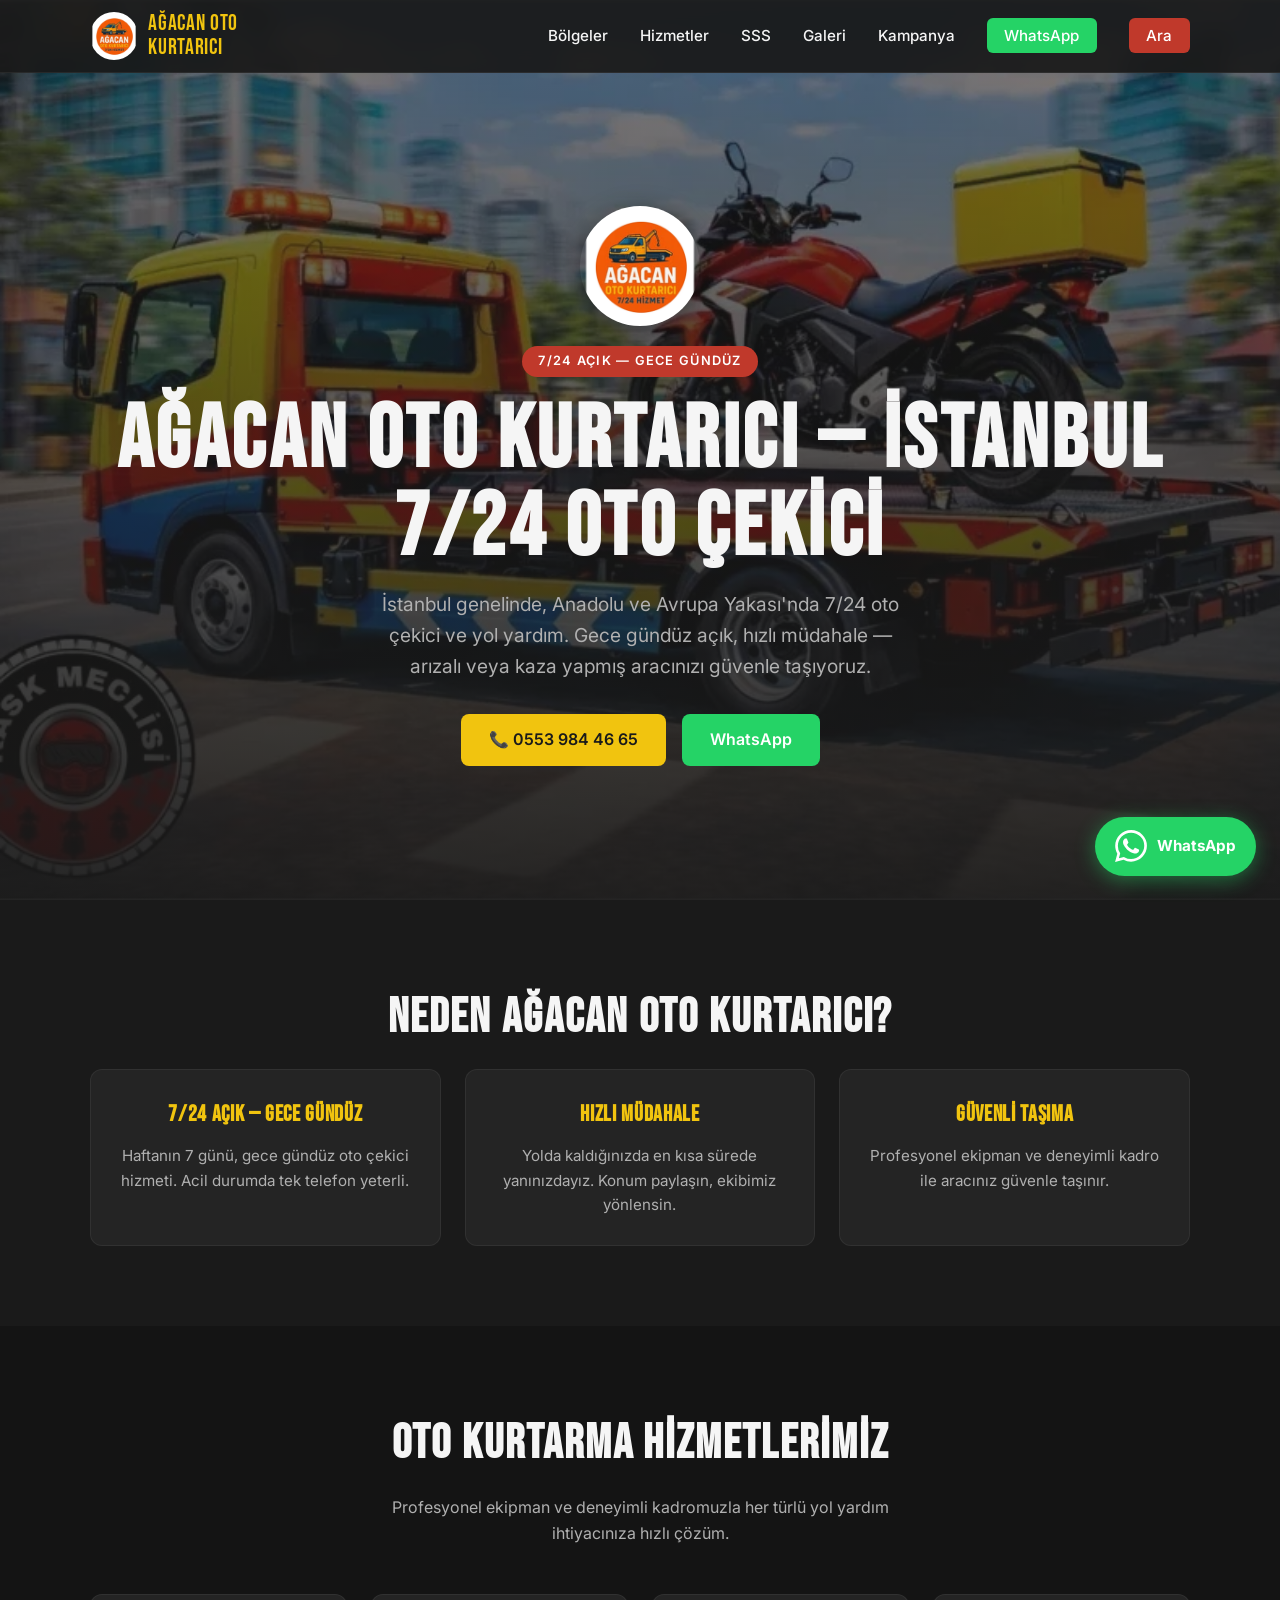
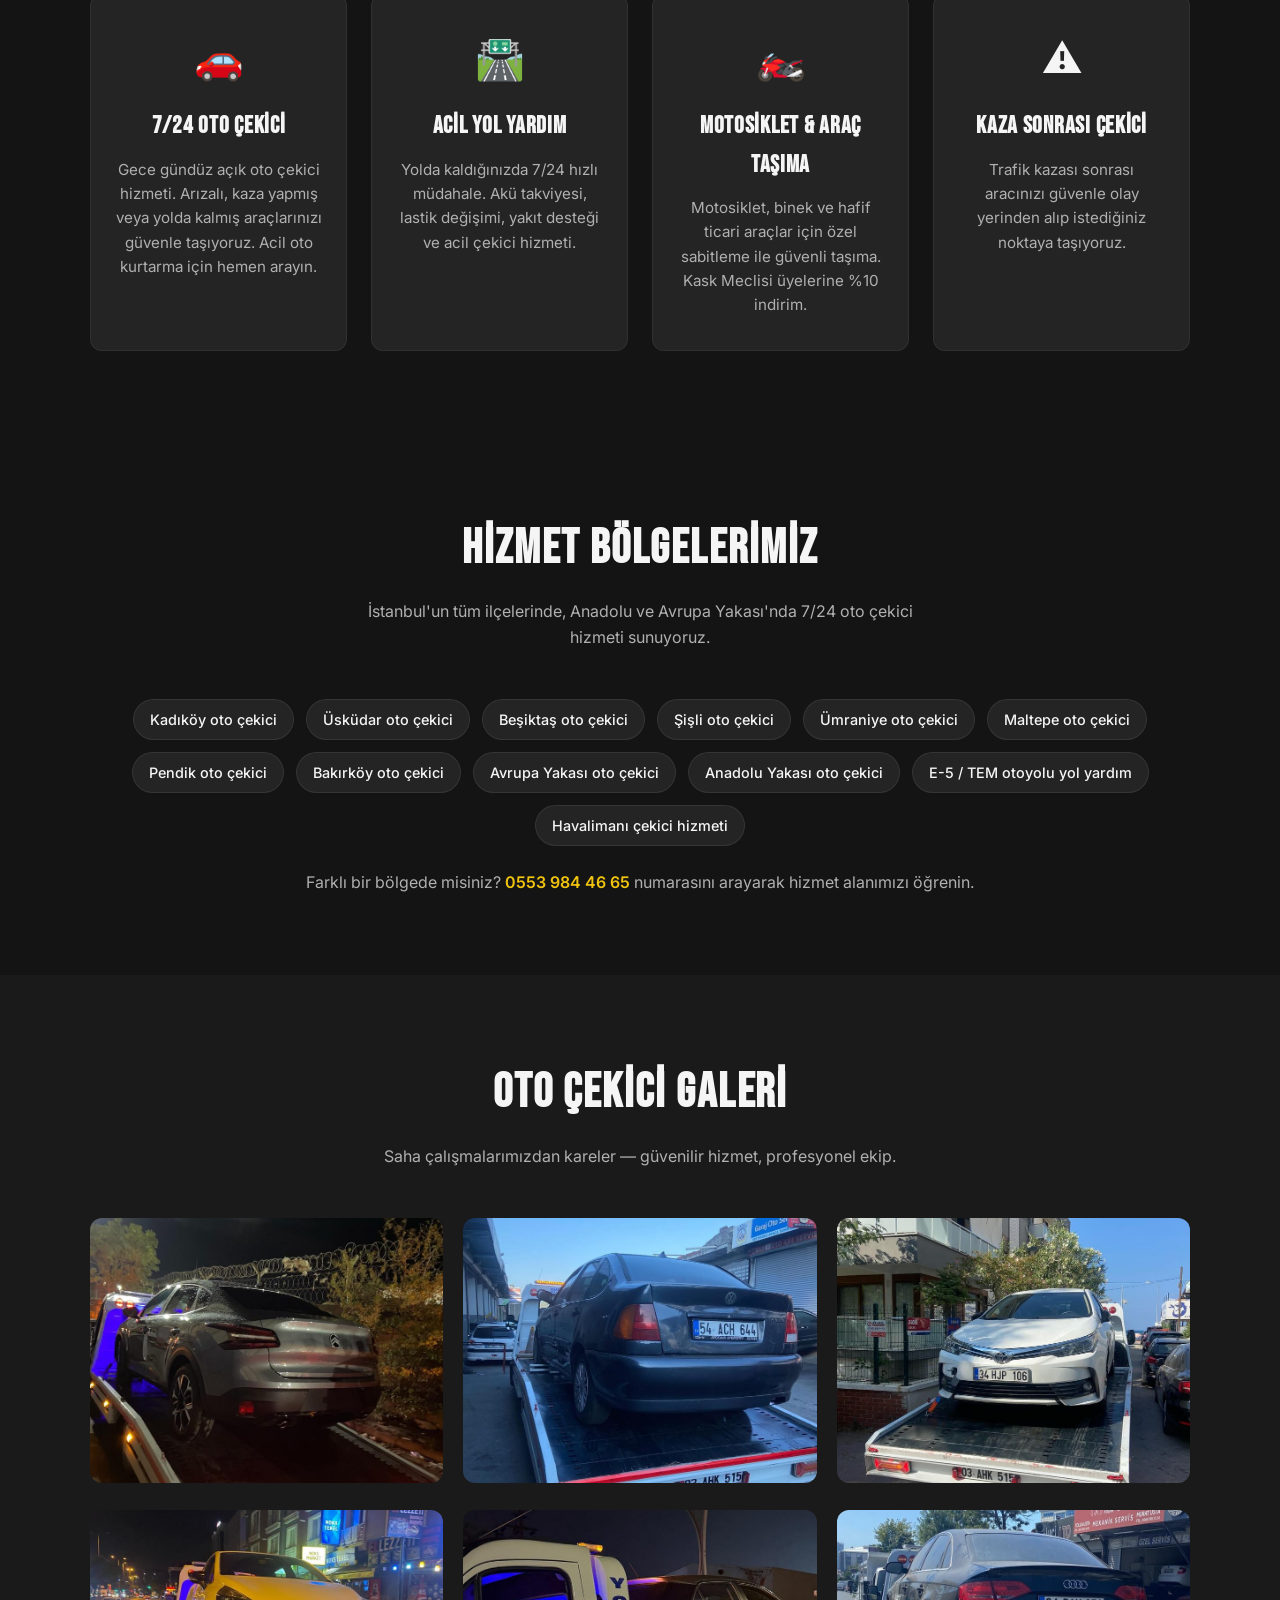
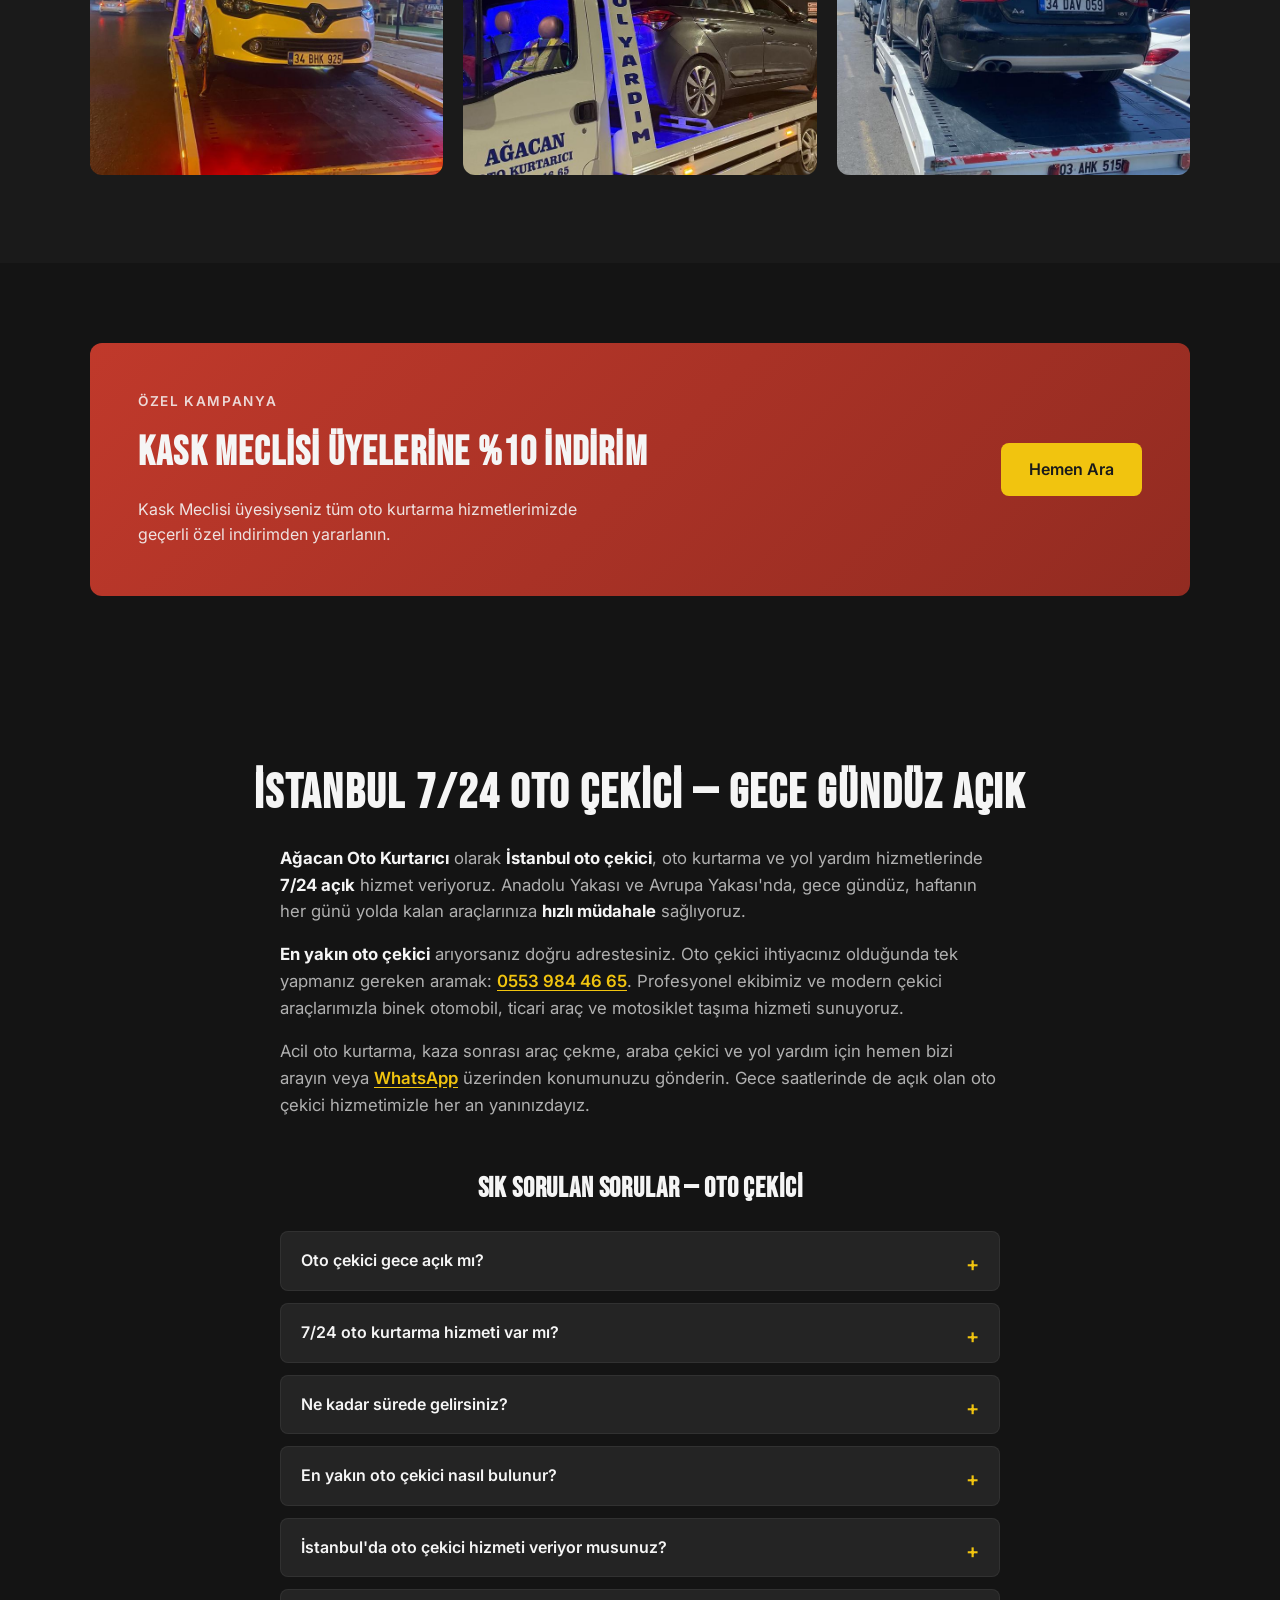
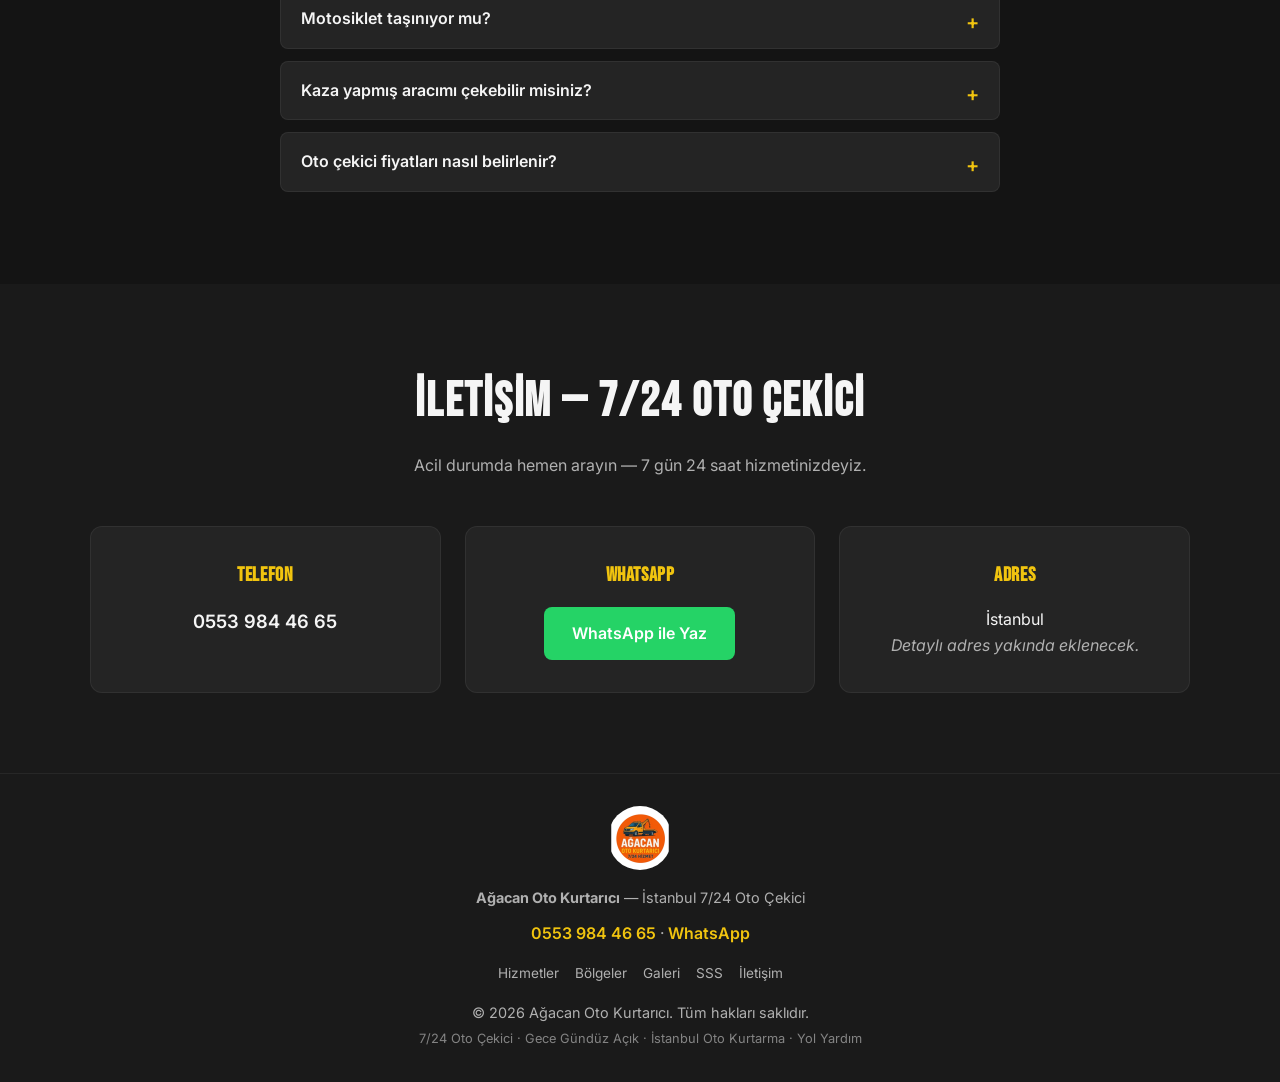
==== commit 62768851: "Hero görselini düzelt: çerçeve/metin kaldırıldı, kadraj ve overlay iyileştirildi" ====
--- a/index.html
+++ b/index.html
@@ -192,7 +192,7 @@
   <main id="main-content" role="main">
     <section class="hero" aria-label="Ana tanıtım">
       <div class="hero__bg">
-        <img src="images/hero.webp" alt="Ağacan Oto Kurtarıcı İstanbul 7/24 oto çekici — gece gündüz oto kurtarma hizmeti" width="1080" height="1080" fetchpriority="high" decoding="async">
+        <img src="images/hero.webp" alt="Ağacan Oto Kurtarıcı İstanbul 7/24 oto çekici — gece gündüz oto kurtarma hizmeti" width="880" height="555" fetchpriority="high" decoding="async">
       </div>
       <div class="hero__overlay"></div>
       <div class="hero__content container">
--- a/style.css
+++ b/style.css
@@ -24,6 +24,7 @@
 
 html {
   scroll-behavior: smooth;
+  overflow-x: hidden;
 }
 
 body {
@@ -32,6 +33,7 @@
   color: var(--text);
   line-height: 1.6;
   min-height: 100vh;
+  overflow-x: hidden;
 }
 
 img {
@@ -229,6 +231,8 @@
 .hero {
   position: relative;
   min-height: 100vh;
+  min-height: 100svh; /* mobil adres çubuğu nedeniyle taşmayı önler */
+  min-height: 100dvh; /* dinamik viewport yüksekliği - modern tarayıcılar */
   display: flex;
   align-items: center;
   padding-top: var(--header-height);
@@ -244,7 +248,7 @@
   width: 100%;
   height: 100%;
   object-fit: cover;
-  object-position: center top;
+  object-position: 50% 40%;
 }
 
 .hero__overlay {
@@ -252,8 +256,8 @@
   inset: 0;
   background: linear-gradient(
     to bottom,
-    rgba(26, 26, 26, 0.75) 0%,
-    rgba(26, 26, 26, 0.85) 50%,
+    rgba(26, 26, 26, 0.55) 0%,
+    rgba(26, 26, 26, 0.75) 55%,
     rgba(26, 26, 26, 0.95) 100%
   );
 }
@@ -359,7 +363,7 @@
   position: absolute;
   top: -100%;
   left: 1rem;
-  z-index: 300;
+  z-index: 999;
   background: var(--cta);
   color: #1a1a1a;
   padding: 0.75rem 1.25rem;
@@ -784,7 +788,7 @@
 .lightbox {
   position: fixed;
   inset: 0;
-  z-index: 200;
+  z-index: 500;
   background: rgba(0, 0, 0, 0.92);
   display: flex;
   align-items: center;
@@ -823,7 +827,7 @@
   position: fixed;
   bottom: 1.5rem;
   right: 1.5rem;
-  z-index: 150;
+  z-index: 90;
   display: flex;
   align-items: center;
   gap: 0.6rem;
--- a/style.css
+++ b/style.css
@@ -24,6 +24,7 @@
 
 html {
   scroll-behavior: smooth;
+  overflow-x: hidden;
 }
 
 body {
@@ -32,6 +33,7 @@
   color: var(--text);
   line-height: 1.6;
   min-height: 100vh;
+  overflow-x: hidden;
 }
 
 img {
@@ -229,6 +231,8 @@
 .hero {
   position: relative;
   min-height: 100vh;
+  min-height: 100svh; /* mobil adres çubuğu nedeniyle taşmayı önler */
+  min-height: 100dvh; /* dinamik viewport yüksekliği - modern tarayıcılar */
   display: flex;
   align-items: center;
   padding-top: var(--header-height);
@@ -244,7 +248,7 @@
   width: 100%;
   height: 100%;
   object-fit: cover;
-  object-position: center top;
+  object-position: 50% 40%;
 }
 
 .hero__overlay {
@@ -252,8 +256,8 @@
   inset: 0;
   background: linear-gradient(
     to bottom,
-    rgba(26, 26, 26, 0.75) 0%,
-    rgba(26, 26, 26, 0.85) 50%,
+    rgba(26, 26, 26, 0.55) 0%,
+    rgba(26, 26, 26, 0.75) 55%,
     rgba(26, 26, 26, 0.95) 100%
   );
 }
@@ -359,7 +363,7 @@
   position: absolute;
   top: -100%;
   left: 1rem;
-  z-index: 300;
+  z-index: 999;
   background: var(--cta);
   color: #1a1a1a;
   padding: 0.75rem 1.25rem;
@@ -784,7 +788,7 @@
 .lightbox {
   position: fixed;
   inset: 0;
-  z-index: 200;
+  z-index: 500;
   background: rgba(0, 0, 0, 0.92);
   display: flex;
   align-items: center;
@@ -823,7 +827,7 @@
   position: fixed;
   bottom: 1.5rem;
   right: 1.5rem;
-  z-index: 150;
+  z-index: 90;
   display: flex;
   align-items: center;
   gap: 0.6rem;
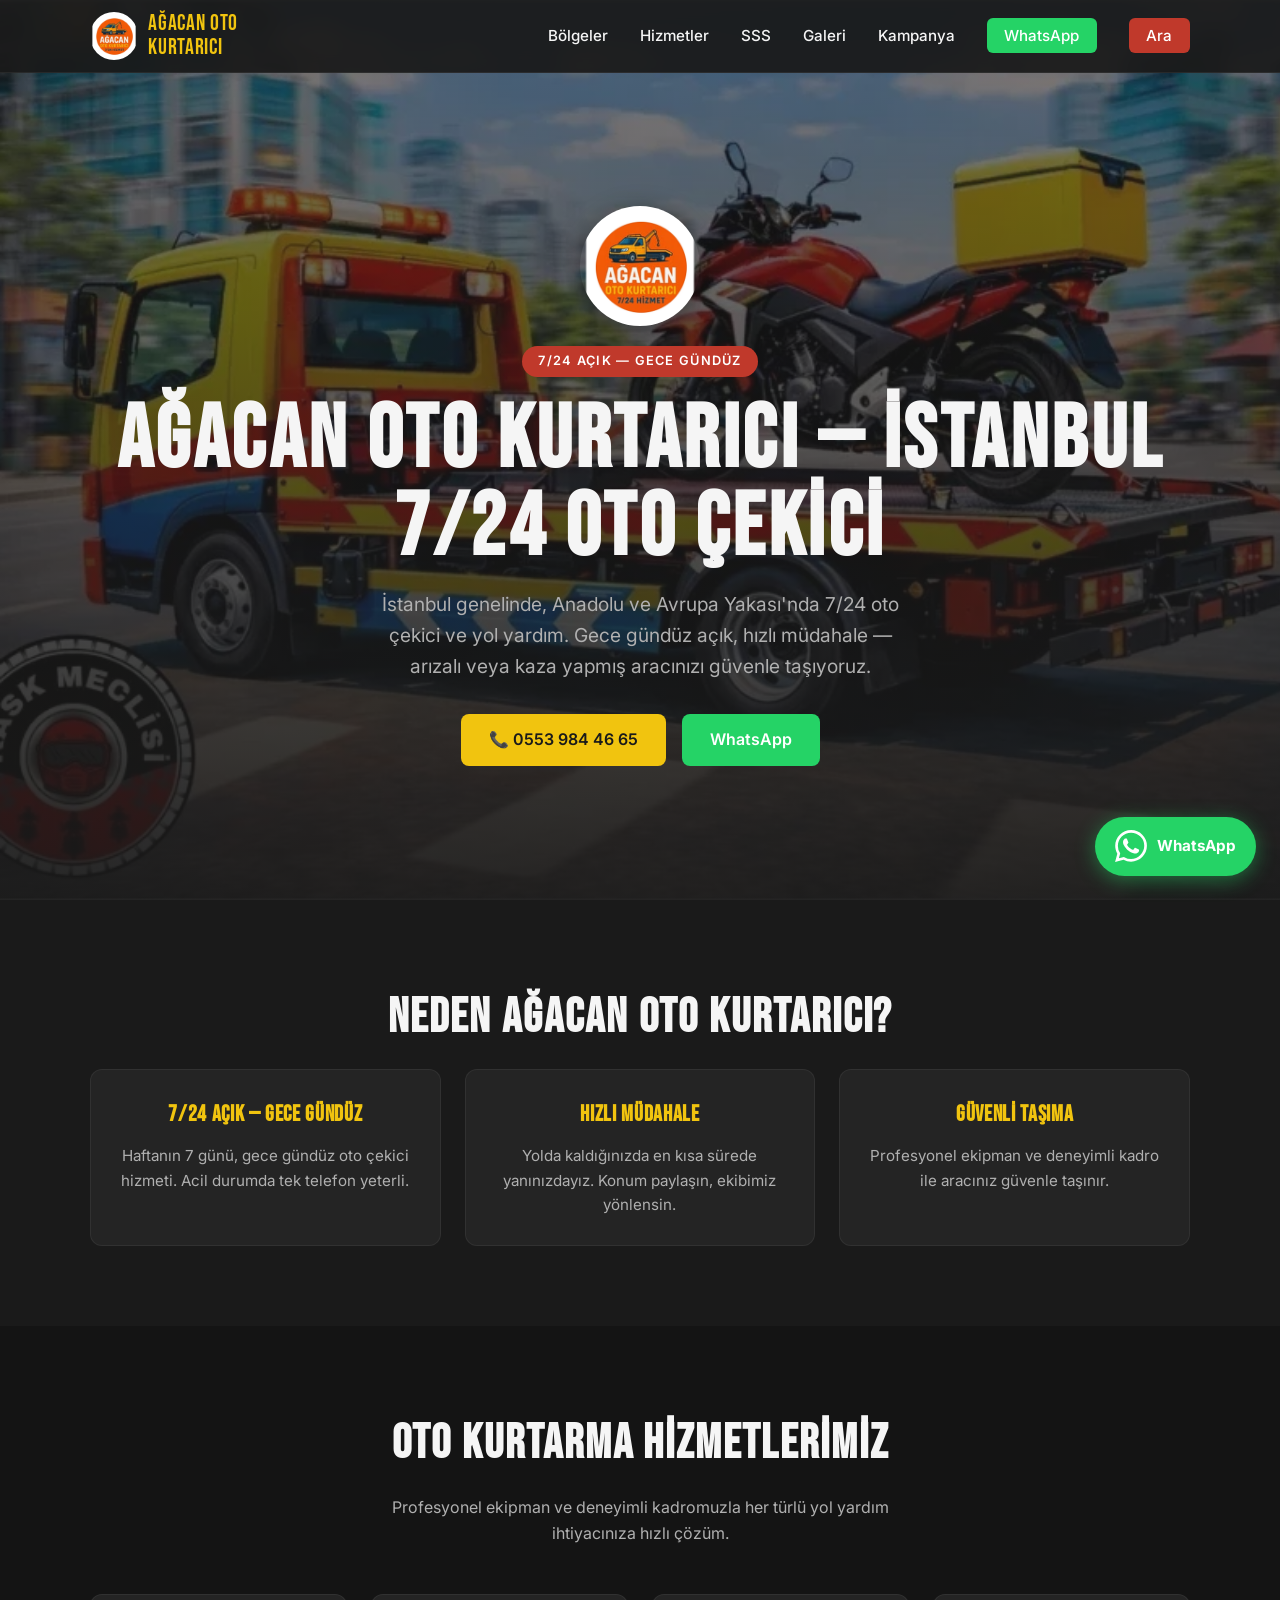
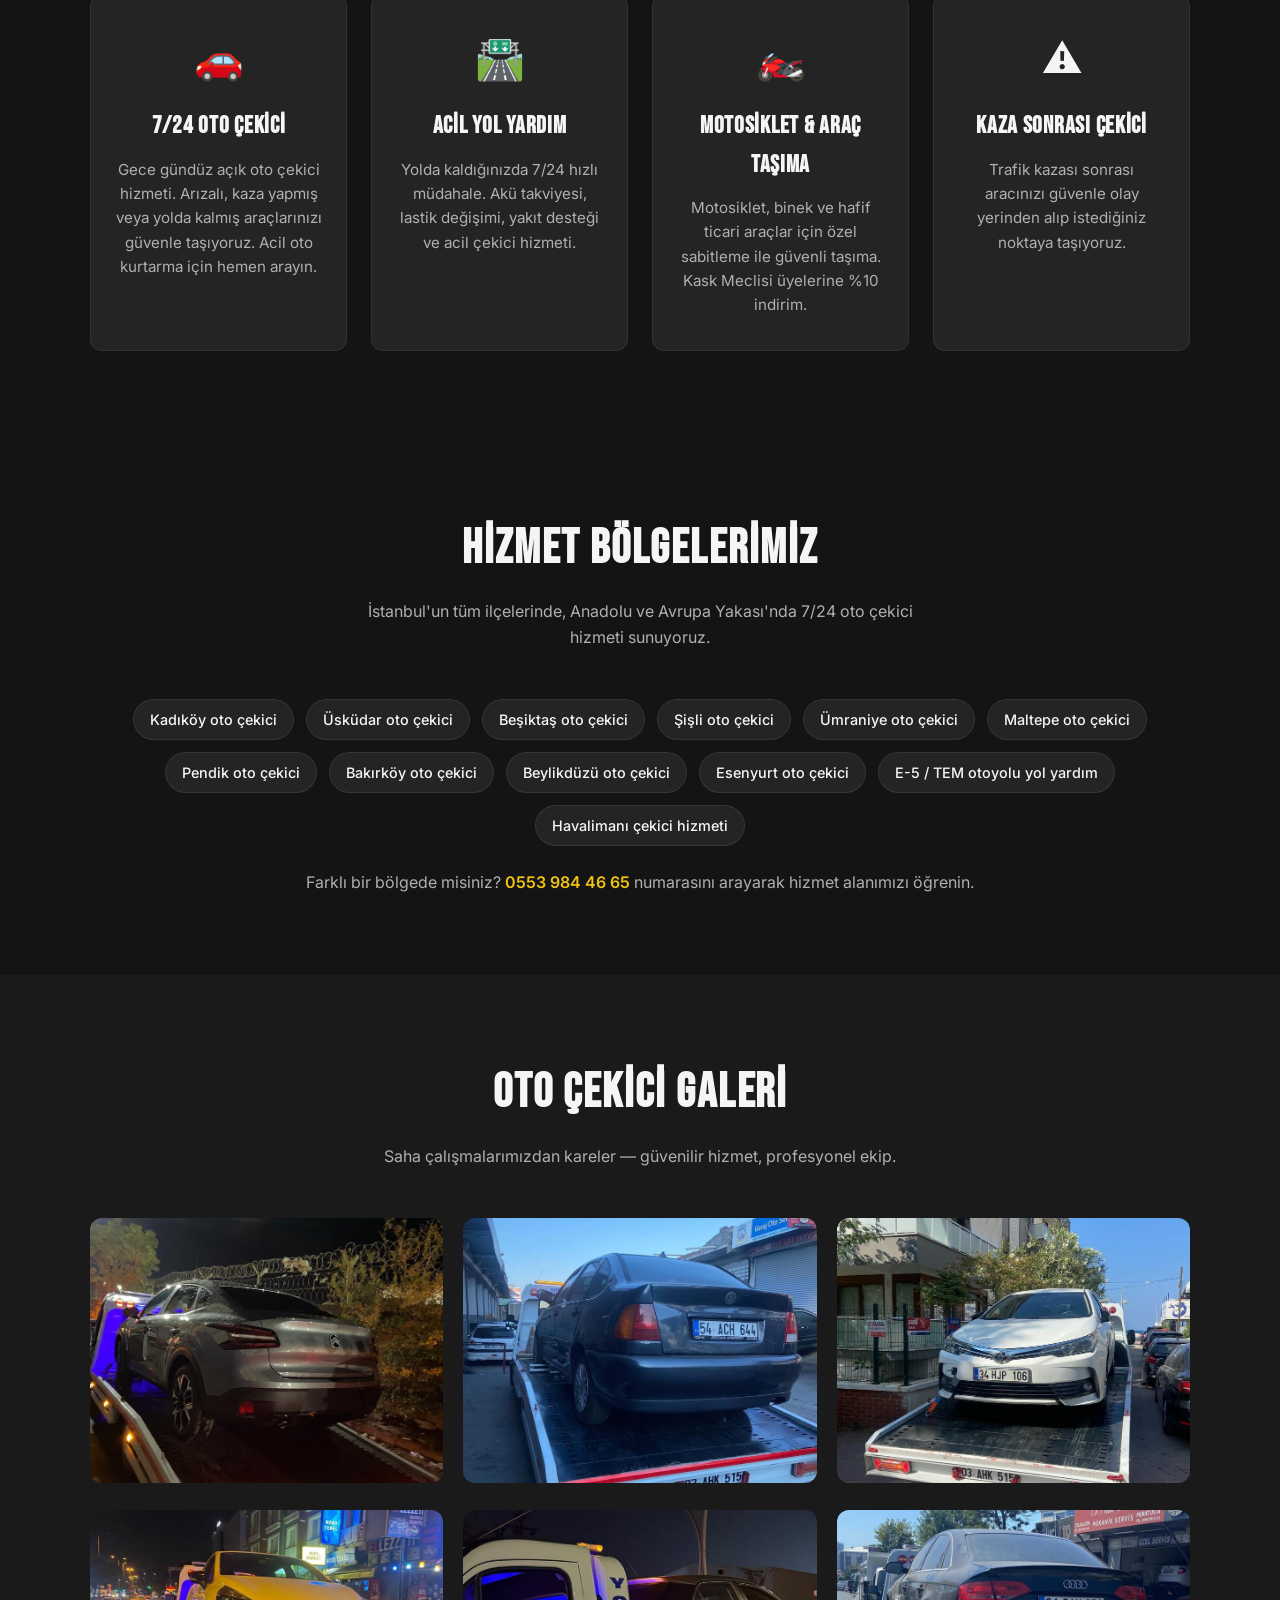
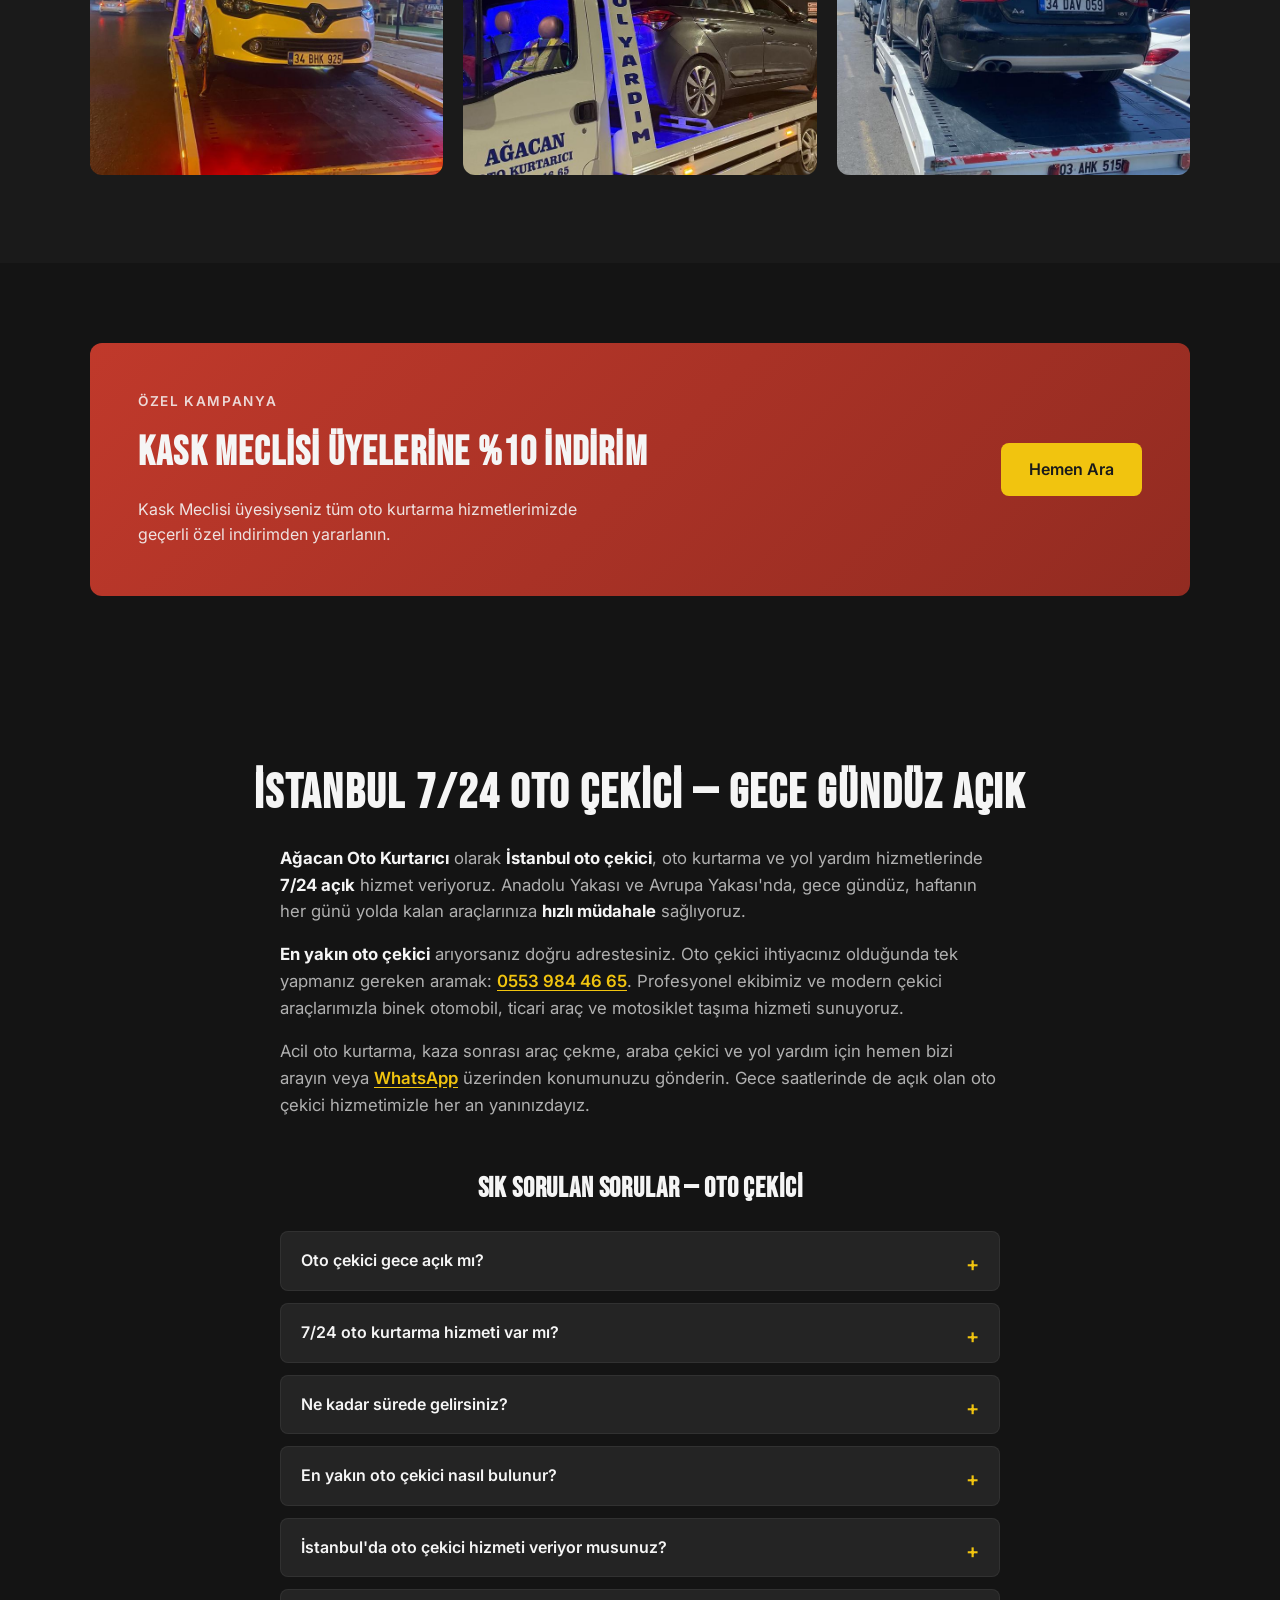
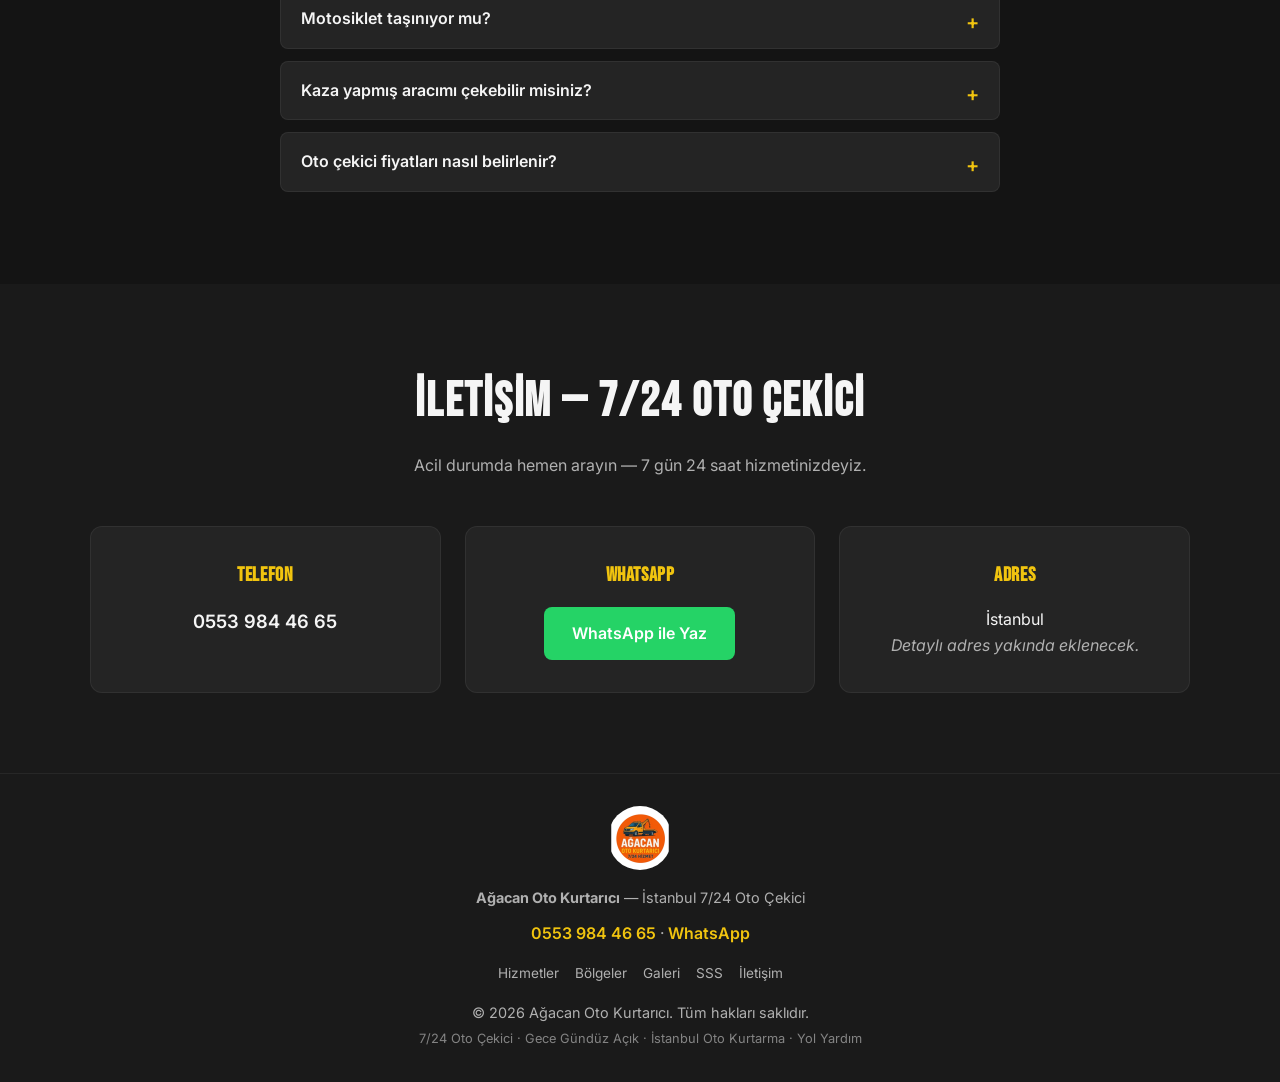
==== commit 867019f1: "10 ilçe sayfası eklendi, meta etiketler optimize edildi" ====
--- a/index.html
+++ b/index.html
@@ -1,446 +1,457 @@
-<!DOCTYPE html>
-<html lang="tr" prefix="og: https://ogp.me/ns#">
-<head>
-  <meta charset="UTF-8">
-  <meta name="viewport" content="width=device-width, initial-scale=1.0">
-  <meta http-equiv="X-UA-Compatible" content="IE=edge">
-
-  <!-- Primary SEO -->
-  <title>Ağacan Oto Kurtarıcı | İstanbul 7/24 Oto Çekici — Gece Gündüz Açık, Hızlı Müdahale</title>
-  <meta name="description" content="Ağacan Oto Kurtarıcı ☎ 0553 984 46 65 — İstanbul 7/24 oto çekici, acil oto kurtarma ve yol yardım. Anadolu ve Avrupa Yakası'nda gece gündüz açık, hızlı müdahale. WhatsApp ile hemen ulaşın!">
-  <meta name="keywords" content="istanbul oto çekici, istanbul çekici, istanbul yol yardım, istanbul oto kurtarıcı, 7/24 oto çekici istanbul, gece oto çekici istanbul, acil oto kurtarma istanbul, anadolu yakası çekici, avrupa yakası çekici, kadıköy çekici, üsküdar çekici, beşiktaş çekici, şişli çekici, ümraniye çekici, en yakın çekici istanbul, araç çekici, motosiklet taşıma, Ağacan oto kurtarıcı, kaza çekici, araba çekici">
-  <meta name="author" content="Ağacan Oto Kurtarıcı">
-  <meta name="copyright" content="Ağacan Oto Kurtarıcı">
-  <meta name="language" content="Turkish">
-  <meta name="content-language" content="tr">
-  <meta name="geo.region" content="TR-34">
-  <meta name="geo.placename" content="İstanbul">
-  <meta name="geo.position" content="41.0082;28.9784">
-  <meta name="ICBM" content="41.0082, 28.9784">
-  <meta name="robots" content="index, follow, max-image-preview:large, max-snippet:-1, max-video-preview:-1">
-  <meta name="googlebot" content="index, follow">
-  <meta name="bingbot" content="index, follow">
-  <meta name="revisit-after" content="7 days">
-  <meta name="rating" content="general">
-  <meta name="distribution" content="global">
-  <meta name="coverage" content="Worldwide">
-  <meta name="target" content="all">
-  <meta name="HandheldFriendly" content="True">
-  <meta name="MobileOptimized" content="320">
-  <meta name="format-detection" content="telephone=yes">
-  <meta name="theme-color" content="#e8751a">
-  <meta name="msapplication-TileColor" content="#e8751a">
-  <meta name="msapplication-TileImage" content="images/logo.png">
-  <meta name="application-name" content="Ağacan Oto Kurtarıcı">
-  <meta name="apple-mobile-web-app-title" content="Ağacan Çekici">
-  <meta name="apple-mobile-web-app-capable" content="yes">
-  <meta name="apple-mobile-web-app-status-bar-style" content="black-translucent">
-
-  <!-- Google Search Console doğrulama kodunu buraya ekleyin:
-  <meta name="google-site-verification" content="KODUNUZ"> -->
-
-  <link rel="canonical" href="https://agacanotokurtarici.com/">
-  <link rel="alternate" hreflang="tr" href="https://agacanotokurtarici.com/">
-  <link rel="alternate" hreflang="x-default" href="https://agacanotokurtarici.com/">
-
-  <!-- Favicon & App Icon -->
-  <link rel="icon" type="image/png" href="images/logo.png" sizes="32x32">
-  <link rel="icon" type="image/png" href="images/logo.png" sizes="192x192">
-  <link rel="apple-touch-icon" href="images/logo.png" sizes="180x180">
-  <link rel="shortcut icon" href="images/logo.png">
-  <link rel="manifest" href="site.webmanifest">
-
-  <!-- Open Graph -->
-  <meta property="og:type" content="website">
-  <meta property="og:locale" content="tr_TR">
-  <meta property="og:site_name" content="Ağacan Oto Kurtarıcı">
-  <meta property="og:title" content="Ağacan Oto Kurtarıcı | 7/24 Oto Çekici — Gece Gündüz Açık">
-  <meta property="og:description" content="İstanbul 7/24 oto çekici ve yol yardım. Anadolu ve Avrupa Yakası'nda gece gündüz açık, hızlı müdahale. ☎ 0553 984 46 65">
-  <meta property="og:url" content="https://agacanotokurtarici.com/">
-  <meta property="og:image" content="https://agacanotokurtarici.com/images/hero.webp">
-  <meta property="og:image:secure_url" content="https://agacanotokurtarici.com/images/hero.webp">
-  <meta property="og:image:width" content="1080">
-  <meta property="og:image:height" content="1080">
-  <meta property="og:image:type" content="image/webp">
-  <meta property="og:image:alt" content="Ağacan Oto Kurtarıcı — İstanbul 7/24 oto çekici hizmeti">
-  <meta property="og:image" content="https://agacanotokurtarici.com/images/logo.png">
-  <meta property="og:image:width" content="512">
-  <meta property="og:image:height" content="512">
-  <meta property="og:image:alt" content="Ağacan Oto Kurtarıcı logo">
-  <meta property="og:phone_number" content="+905539844665">
-
-  <!-- Twitter Card -->
-  <meta name="twitter:card" content="summary_large_image">
-  <meta name="twitter:title" content="Ağacan Oto Kurtarıcı | İstanbul 7/24 Oto Çekici">
-  <meta name="twitter:description" content="İstanbul'da gece gündüz açık oto çekici. 7/24 hızlı oto kurtarma. ☎ 0553 984 46 65">
-  <meta name="twitter:image" content="https://agacanotokurtarici.com/images/hero.webp">
-  <meta name="twitter:image:alt" content="Ağacan Oto Kurtarıcı İstanbul 7/24 oto çekici">
-
-  <!-- Performance & DNS -->
-  <link rel="preload" href="images/hero.webp" as="image" type="image/webp" fetchpriority="high">
-  <link rel="preload" href="images/logo.png" as="image" type="image/png">
-  <link rel="preload" href="style.css" as="style">
-  <link rel="dns-prefetch" href="https://fonts.googleapis.com">
-  <link rel="dns-prefetch" href="https://fonts.gstatic.com">
-  <link rel="dns-prefetch" href="https://wa.me">
-  <link rel="preconnect" href="https://fonts.googleapis.com">
-  <link rel="preconnect" href="https://fonts.gstatic.com" crossorigin>
-  <link rel="stylesheet" href="style.css">
-  <link rel="stylesheet" href="https://fonts.googleapis.com/css2?family=Bebas+Neue&family=Inter:wght@400;600;700&display=swap" media="print" onload="this.media='all'">
-  <noscript><link rel="stylesheet" href="https://fonts.googleapis.com/css2?family=Bebas+Neue&family=Inter:wght@400;600;700&display=swap"></noscript>
-
-  <!-- Structured Data (@graph) -->
-  <script type="application/ld+json">
-  {
-    "@context": "https://schema.org",
-    "@graph": [
-      {
-        "@type": "WebSite",
-        "@id": "https://agacanotokurtarici.com/#website",
-        "url": "https://agacanotokurtarici.com/",
-        "name": "Ağacan Oto Kurtarıcı",
-        "alternateName": ["Ağacan Oto Çekici", "Ağacan Çekici"],
-        "description": "7/24 açık oto çekici, oto kurtarma ve yol yardım. Gece gündüz hızlı müdahale.",
-        "inLanguage": "tr-TR",
-        "publisher": { "@id": "https://agacanotokurtarici.com/#business" }
-      },
-      {
-        "@type": ["LocalBusiness", "AutoRepair"],
-        "@id": "https://agacanotokurtarici.com/#business",
-        "name": "Ağacan Oto Kurtarıcı",
-        "alternateName": "Ağacan Oto Çekici",
-        "description": "7/24 açık oto çekici, oto kurtarma, yol yardım ve motosiklet taşıma. Gece gündüz hızlı müdahale.",
-        "url": "https://agacanotokurtarici.com/",
-        "logo": { "@type": "ImageObject", "url": "https://agacanotokurtarici.com/images/logo.png" },
-        "image": ["https://agacanotokurtarici.com/images/logo.png", "https://agacanotokurtarici.com/images/hero.webp"],
-        "telephone": "+905539844665",
-        "priceRange": "$$",
-        "address": { "@type": "PostalAddress", "addressLocality": "İstanbul", "addressRegion": "İstanbul", "addressCountry": "TR" },
-        "geo": { "@type": "GeoCoordinates", "latitude": 41.0082, "longitude": 28.9784 },
-        "openingHoursSpecification": { "@type": "OpeningHoursSpecification", "dayOfWeek": ["Monday","Tuesday","Wednesday","Thursday","Friday","Saturday","Sunday"], "opens": "00:00", "closes": "23:59" },
-        "contactPoint": [
-          { "@type": "ContactPoint", "telephone": "+905539844665", "contactType": "customer service", "areaServed": "İstanbul", "availableLanguage": "Turkish" }
-        ],
-        "areaServed": [
-          { "@type": "City", "name": "İstanbul" },
-          { "@type": "AdministrativeArea", "name": "Anadolu Yakası" },
-          { "@type": "AdministrativeArea", "name": "Avrupa Yakası" },
-          { "@type": "Country", "name": "Türkiye" }
-        ],
-        "hasOfferCatalog": {
-          "@type": "OfferCatalog",
-          "name": "Oto Kurtarma Hizmetleri",
-          "itemListElement": [
-            { "@type": "Offer", "itemOffered": { "@type": "Service", "name": "7/24 Oto Çekici" } },
-            { "@type": "Offer", "itemOffered": { "@type": "Service", "name": "Yol Yardım" } },
-            { "@type": "Offer", "itemOffered": { "@type": "Service", "name": "Motosiklet Taşıma" } }
-          ]
-        }
-      },
-      {
-        "@type": "WebPage",
-        "@id": "https://agacanotokurtarici.com/#webpage",
-        "url": "https://agacanotokurtarici.com/",
-        "name": "Ağacan Oto Kurtarıcı | İstanbul 7/24 Oto Çekici",
-        "isPartOf": { "@id": "https://agacanotokurtarici.com/#website" },
-        "about": { "@id": "https://agacanotokurtarici.com/#business" },
-        "inLanguage": "tr-TR"
-      },
-      {
-        "@type": "BreadcrumbList",
-        "itemListElement": [{ "@type": "ListItem", "position": 1, "name": "Ana Sayfa", "item": "https://agacanotokurtarici.com/" }]
-      },
-      {
-        "@type": "FAQPage",
-        "mainEntity": [
-          { "@type": "Question", "name": "Oto çekici gece açık mı?", "acceptedAnswer": { "@type": "Answer", "text": "Evet. Gece gündüz 7/24 oto çekici hizmeti veriyoruz." } },
-          { "@type": "Question", "name": "7/24 oto kurtarma hizmeti var mı?", "acceptedAnswer": { "@type": "Answer", "text": "Evet, haftanın 7 günü 24 saat oto kurtarma hizmeti sunuyoruz." } },
-          { "@type": "Question", "name": "En yakın oto çekici nasıl bulunur?", "acceptedAnswer": { "@type": "Answer", "text": "0553 984 46 65 numarasını arayın, konumunuzu paylaşın." } },
-          { "@type": "Question", "name": "İstanbul'da oto çekici hizmeti veriyor musunuz?", "acceptedAnswer": { "@type": "Answer", "text": "Evet, İstanbul'un tüm ilçelerinde, Anadolu ve Avrupa Yakası'nda 7/24 hizmet veriyoruz." } },
-          { "@type": "Question", "name": "Motosiklet taşınıyor mu?", "acceptedAnswer": { "@type": "Answer", "text": "Evet, motosiklet taşıma hizmeti sunuyoruz." } }
-        ]
-      }
-    ]
-  }
-  </script>
-</head>
-<body itemscope itemtype="https://schema.org/WebPage">
-  <a href="#main-content" class="skip-link">İçeriğe atla</a>
-  <header class="header" id="top" role="banner">
-    <nav class="nav container" aria-label="Ana navigasyon">
-      <a href="#top" class="nav__logo">
-        <img src="images/logo.png" alt="Ağacan Oto Kurtarıcı logo" width="48" height="48" decoding="async">
-        <span class="nav__logo-text">Ağacan Oto Kurtarıcı</span>
-      </a>
-      <button class="nav__toggle" aria-label="Menüyü aç/kapat" aria-expanded="false">
-        <span></span>
-        <span></span>
-        <span></span>
-      </button>
-      <ul class="nav__menu">
-        <li><a href="#bolgeler">Bölgeler</a></li>
-        <li><a href="#hizmetler">Hizmetler</a></li>
-        <li><a href="#sss">SSS</a></li>
-        <li><a href="#galeri">Galeri</a></li>
-        <li><a href="#kampanya">Kampanya</a></li>
-        <li><a href="https://wa.me/905539844665?text=Merhaba%2C%20oto%20%C3%A7ekici%20hizmeti%20almak%20istiyorum." class="nav__whatsapp" target="_blank" rel="noopener noreferrer">WhatsApp</a></li>
-        <li><a href="#iletisim" class="nav__cta">Ara</a></li>
-      </ul>
-    </nav>
-  </header>
-
-  <main id="main-content" role="main">
-    <section class="hero" aria-label="Ana tanıtım">
-      <div class="hero__bg">
-        <img src="images/hero.webp" alt="Ağacan Oto Kurtarıcı İstanbul 7/24 oto çekici — gece gündüz oto kurtarma hizmeti" width="880" height="555" fetchpriority="high" decoding="async">
-      </div>
-      <div class="hero__overlay"></div>
-      <div class="hero__content container">
-        <img src="images/logo.png" alt="Ağacan Oto Kurtarıcı" class="hero__logo" width="120" height="120" decoding="async">
-        <p class="hero__badge">7/24 Açık — Gece Gündüz</p>
-        <h1 class="hero__title" itemprop="name">Ağacan Oto Kurtarıcı — İstanbul 7/24 Oto Çekici</h1>
-        <p class="hero__subtitle">İstanbul genelinde, Anadolu ve Avrupa Yakası'nda 7/24 oto çekici ve yol yardım. Gece gündüz açık, hızlı müdahale — arızalı veya kaza yapmış aracınızı güvenle taşıyoruz.</p>
-        <div class="hero__actions">
-          <a href="tel:+905539844665" class="btn btn--primary" aria-label="Hemen ara 0553 984 46 65">📞 0553 984 46 65</a>
-          <a href="https://wa.me/905539844665?text=Merhaba%2C%20oto%20%C3%A7ekici%20hizmeti%20almak%20istiyorum." class="btn btn--whatsapp" target="_blank" rel="noopener noreferrer" aria-label="WhatsApp ile yaz">WhatsApp</a>
-        </div>
-      </div>
-    </section>
-
-    <section class="trust section" id="neden-biz" aria-labelledby="trust-title">
-      <div class="container">
-        <h2 class="section__title" id="trust-title">Neden Ağacan Oto Kurtarıcı?</h2>
-        <div class="trust__grid">
-          <article class="trust-card">
-            <h3 class="trust-card__title">7/24 Açık — Gece Gündüz</h3>
-            <p>Haftanın 7 günü, gece gündüz oto çekici hizmeti. Acil durumda tek telefon yeterli.</p>
-          </article>
-          <article class="trust-card">
-            <h3 class="trust-card__title">Hızlı Müdahale</h3>
-            <p>Yolda kaldığınızda en kısa sürede yanınızdayız. Konum paylaşın, ekibimiz yönlensin.</p>
-          </article>
-          <article class="trust-card">
-            <h3 class="trust-card__title">Güvenli Taşıma</h3>
-            <p>Profesyonel ekipman ve deneyimli kadro ile aracınız güvenle taşınır.</p>
-          </article>
-        </div>
-      </div>
-    </section>
-
-    <section class="services section" id="hizmetler" aria-labelledby="services-title">
-      <div class="container">
-        <h2 class="section__title" id="services-title">Oto Kurtarma Hizmetlerimiz</h2>
-        <p class="section__subtitle">Profesyonel ekipman ve deneyimli kadromuzla her türlü yol yardım ihtiyacınıza hızlı çözüm.</p>
-        <div class="services__grid">
-          <article class="service-card" itemscope itemtype="https://schema.org/Service">
-            <div class="service-card__icon" aria-hidden="true">🚗</div>
-            <h3 class="service-card__title" itemprop="name">7/24 Oto Çekici</h3>
-            <p class="service-card__text" itemprop="description">Gece gündüz açık oto çekici hizmeti. Arızalı, kaza yapmış veya yolda kalmış araçlarınızı güvenle taşıyoruz. Acil oto kurtarma için hemen arayın.</p>
-          </article>
-          <article class="service-card" itemscope itemtype="https://schema.org/Service">
-            <div class="service-card__icon" aria-hidden="true">🛣️</div>
-            <h3 class="service-card__title" itemprop="name">Acil Yol Yardım</h3>
-            <p class="service-card__text" itemprop="description">Yolda kaldığınızda 7/24 hızlı müdahale. Akü takviyesi, lastik değişimi, yakıt desteği ve acil çekici hizmeti.</p>
-          </article>
-          <article class="service-card" itemscope itemtype="https://schema.org/Service">
-            <div class="service-card__icon" aria-hidden="true">🏍️</div>
-            <h3 class="service-card__title" itemprop="name">Motosiklet &amp; Araç Taşıma</h3>
-            <p class="service-card__text" itemprop="description">Motosiklet, binek ve hafif ticari araçlar için özel sabitleme ile güvenli taşıma. Kask Meclisi üyelerine %10 indirim.</p>
-          </article>
-          <article class="service-card" itemscope itemtype="https://schema.org/Service">
-            <div class="service-card__icon" aria-hidden="true">⚠️</div>
-            <h3 class="service-card__title" itemprop="name">Kaza Sonrası Çekici</h3>
-            <p class="service-card__text" itemprop="description">Trafik kazası sonrası aracınızı güvenle olay yerinden alıp istediğiniz noktaya taşıyoruz.</p>
-          </article>
-        </div>
-      </div>
-    </section>
-
-    <section class="areas section" id="bolgeler" aria-labelledby="areas-title">
-      <div class="container">
-        <h2 class="section__title" id="areas-title">Hizmet Bölgelerimiz</h2>
-        <p class="section__subtitle">İstanbul'un tüm ilçelerinde, Anadolu ve Avrupa Yakası'nda 7/24 oto çekici hizmeti sunuyoruz.</p>
-        <ul class="areas__list">
-          <li>Kadıköy oto çekici</li>
-          <li>Üsküdar oto çekici</li>
-          <li>Beşiktaş oto çekici</li>
-          <li>Şişli oto çekici</li>
-          <li>Ümraniye oto çekici</li>
-          <li>Maltepe oto çekici</li>
-          <li>Pendik oto çekici</li>
-          <li>Bakırköy oto çekici</li>
-          <li>Avrupa Yakası oto çekici</li>
-          <li>Anadolu Yakası oto çekici</li>
-          <li>E-5 / TEM otoyolu yol yardım</li>
-          <li>Havalimanı çekici hizmeti</li>
-        </ul>
-        <p class="areas__note">Farklı bir bölgede misiniz? <a href="tel:+905539844665">0553 984 46 65</a> numarasını arayarak hizmet alanımızı öğrenin.</p>
-      </div>
-    </section>
-
-    <section class="gallery section" id="galeri" aria-labelledby="gallery-title">
-      <div class="container">
-        <h2 class="section__title" id="gallery-title">Oto Çekici Galeri</h2>
-        <p class="section__subtitle">Saha çalışmalarımızdan kareler — güvenilir hizmet, profesyonel ekip.</p>
-        <div class="gallery__grid">
-          <figure class="gallery__item-wrap">
-            <button class="gallery__item" type="button" data-src="images/gallery-01.jpg" data-alt="İstanbul oto çekici — Volkswagen Polo taşıma hizmeti">
-              <img src="images/gallery-01.jpg" alt="İstanbul 7/24 oto çekici — Volkswagen Polo çekici ile taşınıyor" title="Oto çekici hizmeti — Volkswagen Polo" width="400" height="300" loading="lazy" decoding="async">
-            </button>
-            <figcaption class="visually-hidden">Volkswagen Polo oto çekici ile taşınıyor</figcaption>
-          </figure>
-          <figure class="gallery__item-wrap">
-            <button class="gallery__item" type="button" data-src="images/gallery-02.jpg" data-alt="Toyota Corolla oto kurtarma hizmeti">
-              <img src="images/gallery-02.jpg" alt="Toyota Corolla 7/24 oto kurtarma — çekici hizmeti" title="Oto kurtarma — Toyota Corolla" width="400" height="300" loading="lazy" decoding="async">
-            </button>
-            <figcaption class="visually-hidden">Toyota Corolla çekici ile taşınıyor</figcaption>
-          </figure>
-          <figure class="gallery__item-wrap">
-            <button class="gallery__item" type="button" data-src="images/gallery-03.jpg" data-alt="Gece oto çekici — Renault taşıma">
-              <img src="images/gallery-03.jpg" alt="Gece gündüz oto çekici — Renault gece taşıma" title="Gece oto çekici hizmeti" width="400" height="300" loading="lazy" decoding="async">
-            </button>
-            <figcaption class="visually-hidden">Gece oto çekici Renault taşıma</figcaption>
-          </figure>
-          <figure class="gallery__item-wrap">
-            <button class="gallery__item" type="button" data-src="images/gallery-04.jpg" data-alt="Ağacan Oto Kurtarıcı çekici aracı 7/24">
-              <img src="images/gallery-04.jpg" alt="Ağacan Oto Kurtarıcı çekici aracı — 7/24 yol yardım" title="Ağacan çekici aracı" width="400" height="300" loading="lazy" decoding="async">
-            </button>
-            <figcaption class="visually-hidden">Ağacan Oto Kurtarıcı çekici aracı</figcaption>
-          </figure>
-          <figure class="gallery__item-wrap">
-            <button class="gallery__item" type="button" data-src="images/gallery-05.jpg" data-alt="Audi A4 acil oto çekici">
-              <img src="images/gallery-05.jpg" alt="Acil oto çekici — Audi A4 taşıma hizmeti" title="Acil çekici Audi A4" width="400" height="300" loading="lazy" decoding="async">
-            </button>
-            <figcaption class="visually-hidden">Audi A4 oto çekici ile taşınıyor</figcaption>
-          </figure>
-          <figure class="gallery__item-wrap">
-            <button class="gallery__item" type="button" data-src="images/gallery-06.jpg" data-alt="Gece acil oto kurtarma Citroën">
-              <img src="images/gallery-06.jpg" alt="Gece acil oto kurtarma — Citroën çekici taşıma" title="Gece acil oto kurtarma" width="400" height="300" loading="lazy" decoding="async">
-            </button>
-            <figcaption class="visually-hidden">Gece Citroën oto kurtarma</figcaption>
-          </figure>
-        </div>
-      </div>
-    </section>
-
-    <section class="promo section" id="kampanya">
-      <div class="container">
-        <div class="promo__banner">
-          <div class="promo__content">
-            <p class="promo__label">Özel Kampanya</p>
-            <h2 class="promo__title">Kask Meclisi Üyelerine %10 İndirim</h2>
-            <p class="promo__text">Kask Meclisi üyesiyseniz tüm oto kurtarma hizmetlerimizde geçerli özel indirimden yararlanın.</p>
-          </div>
-          <a href="tel:+905539844665" class="btn btn--primary">Hemen Ara</a>
-        </div>
-      </div>
-    </section>
-
-    <section class="seo-content section" id="hakkimizda">
-      <div class="container">
-        <h2 class="section__title">İstanbul 7/24 Oto Çekici — Gece Gündüz Açık</h2>
-        <div class="seo-content__text">
-          <p><strong>Ağacan Oto Kurtarıcı</strong> olarak <strong>İstanbul oto çekici</strong>, oto kurtarma ve yol yardım hizmetlerinde <strong>7/24 açık</strong> hizmet veriyoruz. Anadolu Yakası ve Avrupa Yakası'nda, gece gündüz, haftanın her günü yolda kalan araçlarınıza <strong>hızlı müdahale</strong> sağlıyoruz.</p>
-          <p><strong>En yakın oto çekici</strong> arıyorsanız doğru adrestesiniz. Oto çekici ihtiyacınız olduğunda tek yapmanız gereken aramak: <a href="tel:+905539844665">0553 984 46 65</a>. Profesyonel ekibimiz ve modern çekici araçlarımızla binek otomobil, ticari araç ve motosiklet taşıma hizmeti sunuyoruz.</p>
-          <p>Acil oto kurtarma, kaza sonrası araç çekme, araba çekici ve yol yardım için hemen bizi arayın veya <a href="https://wa.me/905539844665">WhatsApp</a> üzerinden konumunuzu gönderin. Gece saatlerinde de açık olan oto çekici hizmetimizle her an yanınızdayız.</p>
-        </div>
-        <div class="faq" id="sss">
-          <h2 class="faq__title">Sık Sorulan Sorular — Oto Çekici</h2>
-          <details class="faq__item">
-            <summary>Oto çekici gece açık mı?</summary>
-            <p>Evet, gece gündüz 7/24 oto çekici hizmeti veriyoruz. Gece saatlerinde de arayabilirsiniz.</p>
-          </details>
-          <details class="faq__item">
-            <summary>7/24 oto kurtarma hizmeti var mı?</summary>
-            <p>Evet, haftanın 7 günü 24 saat oto kurtarma ve yol yardım hizmeti sunuyoruz.</p>
-          </details>
-          <details class="faq__item">
-            <summary>Ne kadar sürede gelirsiniz?</summary>
-            <p>Konumunuza en yakın ekibimizle hızlı müdahale sağlıyoruz. Acil durumda <a href="tel:+905539844665">0553 984 46 65</a> numarasını arayın.</p>
-          </details>
-          <details class="faq__item">
-            <summary>En yakın oto çekici nasıl bulunur?</summary>
-            <p>0553 984 46 65 numarasını arayarak veya WhatsApp'tan yazarak konumunuzu paylaşın, ekibimiz size yönlensin.</p>
-          </details>
-          <details class="faq__item">
-            <summary>İstanbul'da oto çekici hizmeti veriyor musunuz?</summary>
-            <p>Evet, İstanbul'un tüm ilçelerinde, Anadolu ve Avrupa Yakası'nda 7/24 oto çekici hizmeti sunuyoruz.</p>
-          </details>
-          <details class="faq__item">
-            <summary>Motosiklet taşınıyor mu?</summary>
-            <p>Evet, motosiklet ve hafif ticari araçlar için özel sabitleme ile güvenli taşıma yapıyoruz.</p>
-          </details>
-          <details class="faq__item">
-            <summary>Kaza yapmış aracımı çekebilir misiniz?</summary>
-            <p>Evet, kaza yapmış veya arızalı tüm binek ve ticari araçları profesyonel ekipmanla taşıyoruz.</p>
-          </details>
-          <details class="faq__item">
-            <summary>Oto çekici fiyatları nasıl belirlenir?</summary>
-            <p>Fiyat mesafe, araç tipi ve konuma göre değişir. Net fiyat için arayın veya WhatsApp'tan yazın.</p>
-          </details>
-        </div>
-      </div>
-    </section>
-
-    <section class="contact section" id="iletisim" aria-labelledby="contact-title" itemscope itemtype="https://schema.org/LocalBusiness">
-      <meta itemprop="name" content="Ağacan Oto Kurtarıcı">
-      <meta itemprop="telephone" content="+905539844665">
-      <meta itemprop="priceRange" content="$$">
-      <div class="container">
-        <h2 class="section__title" id="contact-title">İletişim — 7/24 Oto Çekici</h2>
-        <p class="section__subtitle">Acil durumda hemen arayın — 7 gün 24 saat hizmetinizdeyiz.</p>
-        <div class="contact__grid">
-          <div class="contact__card">
-            <h3 class="contact__label">Telefon</h3>
-            <a href="tel:+905539844665" class="contact__link">0553 984 46 65</a>
-          </div>
-          <div class="contact__card">
-            <h3 class="contact__label">WhatsApp</h3>
-            <a href="https://wa.me/905539844665?text=Merhaba%2C%20oto%20%C3%A7ekici%20hizmeti%20almak%20istiyorum." class="btn btn--whatsapp" target="_blank" rel="noopener noreferrer">WhatsApp ile Yaz</a>
-          </div>
-          <div class="contact__card" itemprop="address" itemscope itemtype="https://schema.org/PostalAddress">
-            <h3 class="contact__label">Adres</h3>
-            <p itemprop="addressLocality">İstanbul</p>
-            <meta itemprop="addressCountry" content="TR">
-            <p class="contact__placeholder">Detaylı adres yakında eklenecek.</p>
-          </div>
-        </div>
-      </div>
-    </section>
-  </main>
-
-  <footer class="footer" role="contentinfo">
-    <div class="container footer__inner">
-      <img src="images/logo.png" alt="Ağacan Oto Kurtarıcı logo" class="footer__logo" width="64" height="64" loading="lazy">
-      <p><strong>Ağacan Oto Kurtarıcı</strong> — İstanbul 7/24 Oto Çekici</p>
-      <p class="footer__nap">
-        <a href="tel:+905539844665">0553 984 46 65</a> ·
-        <a href="https://wa.me/905539844665">WhatsApp</a>
-      </p>
-      <nav class="footer__nav" aria-label="Alt menü">
-        <a href="#hizmetler">Hizmetler</a>
-        <a href="#bolgeler">Bölgeler</a>
-        <a href="#galeri">Galeri</a>
-        <a href="#sss">SSS</a>
-        <a href="#iletisim">İletişim</a>
-      </nav>
-      <p>&copy; 2026 Ağacan Oto Kurtarıcı. Tüm hakları saklıdır.</p>
-      <p class="footer__note">7/24 Oto Çekici · Gece Gündüz Açık · İstanbul Oto Kurtarma · Yol Yardım</p>
-    </div>
-  </footer>
-
-  <a href="https://wa.me/905539844665?text=Merhaba%2C%20oto%20%C3%A7ekici%20hizmeti%20almak%20istiyorum." class="whatsapp-float" target="_blank" rel="noopener noreferrer" aria-label="WhatsApp ile hemen yaz — 7/24 oto çekici">
-    <svg xmlns="http://www.w3.org/2000/svg" viewBox="0 0 24 24" fill="currentColor" aria-hidden="true" width="32" height="32">
-      <path d="M17.472 14.382c-.297-.149-1.758-.867-2.03-.967-.273-.099-.471-.148-.67.15-.197.297-.767.966-.94 1.164-.173.199-.347.223-.644.075-.297-.15-1.255-.463-2.39-1.475-.883-.788-1.48-1.761-1.653-2.059-.173-.297-.018-.458.13-.606.134-.133.298-.347.446-.52.149-.174.198-.298.298-.497.099-.198.05-.371-.025-.52-.075-.149-.669-1.612-.916-2.207-.242-.579-.487-.5-.669-.51-.173-.008-.371-.01-.57-.01-.198 0-.52.074-.792.372-.272.297-1.04 1.016-1.04 2.479 0 1.462 1.065 2.875 1.213 3.074.149.198 2.096 3.2 5.077 4.487.709.306 1.262.489 1.694.625.712.227 1.36.195 1.871.118.571-.085 1.758-.719 2.006-1.413.248-.694.248-1.289.173-1.413-.074-.124-.272-.198-.57-.347m-5.421 7.403h-.004a9.87 9.87 0 01-5.031-1.378l-.361-.214-3.741.982.998-3.648-.235-.374a9.86 9.86 0 01-1.51-5.26c.001-5.45 4.436-9.884 9.888-9.884 2.64 0 5.122 1.03 6.988 2.898a9.825 9.825 0 012.893 6.994c-.003 5.45-4.435 9.884-9.885 9.884m8.413-18.297A11.815 11.815 0 0012.05 0C5.495 0 .16 5.335.157 11.892c0 2.096.547 4.142 1.588 5.945L.057 24l6.305-1.654a11.882 11.882 0 005.683 1.448h.005c6.554 0 11.89-5.335 11.893-11.893a11.821 11.821 0 00-3.48-8.413z"/>
-    </svg>
-    <span class="whatsapp-float__label">WhatsApp</span>
-  </a>
-
-  <div class="lightbox" hidden aria-hidden="true" role="dialog" aria-label="Fotoğraf önizleme">
-    <button class="lightbox__close" type="button" aria-label="Kapat">&times;</button>
-    <img class="lightbox__img" src="" alt="">
-  </div>
-
-  <script src="main.js" defer></script>
-</body>
-</html>
+<!DOCTYPE html>
+<html lang="tr" prefix="og: https://ogp.me/ns#">
+<head>
+  <!-- Google Tag Manager -->
+  <script>(function(w,d,s,l,i){w[l]=w[l]||[];w[l].push({'gtm.start':
+  new Date().getTime(),event:'gtm.js'});var f=d.getElementsByTagName(s)[0],
+  j=d.createElement(s),dl=l!='dataLayer'?'&l='+l:'';j.async=true;j.src=
+  'https://www.googletagmanager.com/gtm.js?id='+i+dl;f.parentNode.insertBefore(j,f);
+  })(window,document,'script','dataLayer','GTM-WDLCVNNW');</script>
+  <!-- End Google Tag Manager -->
+
+  <meta charset="UTF-8">
+  <meta name="viewport" content="width=device-width, initial-scale=1.0">
+  <meta http-equiv="X-UA-Compatible" content="IE=edge">
+  <meta name="google-site-verification" content="UmY7MQytGJSpSMZzof1Bh5r8VFVIetpMzy2w9Trb8ZY" />
+
+  <!-- Primary SEO -->
+  <title>İstanbul Oto Çekici 7/24 | Ağacan Oto Kurtarıcı</title>
+  <meta name="description" content="İstanbul'da 7/24 açık oto çekici ve yol yardım. Anadolu ve Avrupa Yakası'nda gece gündüz hızlı müdahale. Hemen arayın: 0553 984 46 65">
+  <meta name="keywords" content="istanbul oto çekici, istanbul çekici, istanbul yol yardım, istanbul oto kurtarıcı, 7/24 oto çekici istanbul, gece oto çekici istanbul, acil oto kurtarma istanbul, anadolu yakası çekici, avrupa yakası çekici, kadıköy çekici, üsküdar çekici, beşiktaş çekici, şişli çekici, ümraniye çekici, en yakın çekici istanbul, araç çekici, motosiklet taşıma, Ağacan oto kurtarıcı, kaza çekici, araba çekici">
+  <meta name="author" content="Ağacan Oto Kurtarıcı">
+  <meta name="copyright" content="Ağacan Oto Kurtarıcı">
+  <meta name="language" content="Turkish">
+  <meta name="content-language" content="tr">
+  <meta name="geo.region" content="TR-34">
+  <meta name="geo.placename" content="İstanbul">
+  <meta name="geo.position" content="41.0082;28.9784">
+  <meta name="ICBM" content="41.0082, 28.9784">
+  <meta name="robots" content="index, follow, max-image-preview:large, max-snippet:-1, max-video-preview:-1">
+  <meta name="googlebot" content="index, follow">
+  <meta name="bingbot" content="index, follow">
+  <meta name="revisit-after" content="7 days">
+  <meta name="rating" content="general">
+  <meta name="distribution" content="global">
+  <meta name="coverage" content="Worldwide">
+  <meta name="target" content="all">
+  <meta name="HandheldFriendly" content="True">
+  <meta name="MobileOptimized" content="320">
+  <meta name="format-detection" content="telephone=yes">
+  <meta name="theme-color" content="#e8751a">
+  <meta name="msapplication-TileColor" content="#e8751a">
+  <meta name="msapplication-TileImage" content="images/logo.png">
+  <meta name="application-name" content="Ağacan Oto Kurtarıcı">
+  <meta name="apple-mobile-web-app-title" content="Ağacan Çekici">
+  <meta name="apple-mobile-web-app-capable" content="yes">
+  <meta name="apple-mobile-web-app-status-bar-style" content="black-translucent">
+
+  <link rel="canonical" href="https://agacanotocekici.com/">
+  <link rel="alternate" hreflang="tr" href="https://agacanotocekici.com/">
+  <link rel="alternate" hreflang="x-default" href="https://agacanotocekici.com/">
+
+  <!-- Favicon & App Icon -->
+  <link rel="icon" type="image/png" href="images/logo.png" sizes="32x32">
+  <link rel="icon" type="image/png" href="images/logo.png" sizes="192x192">
+  <link rel="apple-touch-icon" href="images/logo.png" sizes="180x180">
+  <link rel="shortcut icon" href="images/logo.png">
+  <link rel="manifest" href="site.webmanifest">
+
+  <!-- Open Graph -->
+  <meta property="og:type" content="website">
+  <meta property="og:locale" content="tr_TR">
+  <meta property="og:site_name" content="Ağacan Oto Kurtarıcı">
+  <meta property="og:title" content="Ağacan Oto Kurtarıcı | 7/24 Oto Çekici — Gece Gündüz Açık">
+  <meta property="og:description" content="İstanbul 7/24 oto çekici ve yol yardım. Anadolu ve Avrupa Yakası'nda gece gündüz açık, hızlı müdahale. ☎ 0553 984 46 65">
+  <meta property="og:url" content="https://agacanotocekici.com/">
+  <meta property="og:image" content="https://agacanotocekici.com/images/hero.webp">
+  <meta property="og:image:secure_url" content="https://agacanotocekici.com/images/hero.webp">
+  <meta property="og:image:width" content="1080">
+  <meta property="og:image:height" content="1080">
+  <meta property="og:image:type" content="image/webp">
+  <meta property="og:image:alt" content="Ağacan Oto Kurtarıcı — İstanbul 7/24 oto çekici hizmeti">
+  <meta property="og:image" content="https://agacanotocekici.com/images/logo.png">
+  <meta property="og:image:width" content="512">
+  <meta property="og:image:height" content="512">
+  <meta property="og:image:alt" content="Ağacan Oto Kurtarıcı logo">
+  <meta property="og:phone_number" content="+905539844665">
+
+  <!-- Twitter Card -->
+  <meta name="twitter:card" content="summary_large_image">
+  <meta name="twitter:title" content="Ağacan Oto Kurtarıcı | İstanbul 7/24 Oto Çekici">
+  <meta name="twitter:description" content="İstanbul'da gece gündüz açık oto çekici. 7/24 hızlı oto kurtarma. ☎ 0553 984 46 65">
+  <meta name="twitter:image" content="https://agacanotocekici.com/images/hero.webp">
+  <meta name="twitter:image:alt" content="Ağacan Oto Kurtarıcı İstanbul 7/24 oto çekici">
+
+  <!-- Performance & DNS -->
+  <link rel="preload" href="images/hero.webp" as="image" type="image/webp" fetchpriority="high">
+  <link rel="preload" href="images/logo.png" as="image" type="image/png">
+  <link rel="preload" href="style.css" as="style">
+  <link rel="dns-prefetch" href="https://fonts.googleapis.com">
+  <link rel="dns-prefetch" href="https://fonts.gstatic.com">
+  <link rel="dns-prefetch" href="https://wa.me">
+  <link rel="preconnect" href="https://fonts.googleapis.com">
+  <link rel="preconnect" href="https://fonts.gstatic.com" crossorigin>
+  <link rel="stylesheet" href="style.css">
+  <link rel="stylesheet" href="https://fonts.googleapis.com/css2?family=Bebas+Neue&family=Inter:wght@400;600;700&display=swap" media="print" onload="this.media='all'">
+  <noscript><link rel="stylesheet" href="https://fonts.googleapis.com/css2?family=Bebas+Neue&family=Inter:wght@400;600;700&display=swap"></noscript>
+
+  <!-- Structured Data (@graph) -->
+  <script type="application/ld+json">
+  {
+    "@context": "https://schema.org",
+    "@graph": [
+      {
+        "@type": "WebSite",
+        "@id": "https://agacanotocekici.com/#website",
+        "url": "https://agacanotocekici.com/",
+        "name": "Ağacan Oto Kurtarıcı",
+        "alternateName": ["Ağacan Oto Çekici", "Ağacan Çekici"],
+        "description": "7/24 açık oto çekici, oto kurtarma ve yol yardım. Gece gündüz hızlı müdahale.",
+        "inLanguage": "tr-TR",
+        "publisher": { "@id": "https://agacanotocekici.com/#business" }
+      },
+      {
+        "@type": ["LocalBusiness", "AutoRepair"],
+        "@id": "https://agacanotocekici.com/#business",
+        "name": "Ağacan Oto Kurtarıcı",
+        "alternateName": "Ağacan Oto Çekici",
+        "description": "7/24 açık oto çekici, oto kurtarma, yol yardım ve motosiklet taşıma. Gece gündüz hızlı müdahale.",
+        "url": "https://agacanotocekici.com/",
+        "logo": { "@type": "ImageObject", "url": "https://agacanotocekici.com/images/logo.png" },
+        "image": ["https://agacanotocekici.com/images/logo.png", "https://agacanotocekici.com/images/hero.webp"],
+        "telephone": "+905539844665",
+        "priceRange": "$$",
+        "address": { "@type": "PostalAddress", "addressLocality": "İstanbul", "addressRegion": "İstanbul", "addressCountry": "TR" },
+        "geo": { "@type": "GeoCoordinates", "latitude": 41.0082, "longitude": 28.9784 },
+        "openingHoursSpecification": { "@type": "OpeningHoursSpecification", "dayOfWeek": ["Monday","Tuesday","Wednesday","Thursday","Friday","Saturday","Sunday"], "opens": "00:00", "closes": "23:59" },
+        "contactPoint": [
+          { "@type": "ContactPoint", "telephone": "+905539844665", "contactType": "customer service", "areaServed": "İstanbul", "availableLanguage": "Turkish" }
+        ],
+        "areaServed": [
+          { "@type": "City", "name": "İstanbul" },
+          { "@type": "AdministrativeArea", "name": "Anadolu Yakası" },
+          { "@type": "AdministrativeArea", "name": "Avrupa Yakası" },
+          { "@type": "Country", "name": "Türkiye" }
+        ],
+        "hasOfferCatalog": {
+          "@type": "OfferCatalog",
+          "name": "Oto Kurtarma Hizmetleri",
+          "itemListElement": [
+            { "@type": "Offer", "itemOffered": { "@type": "Service", "name": "7/24 Oto Çekici" } },
+            { "@type": "Offer", "itemOffered": { "@type": "Service", "name": "Yol Yardım" } },
+            { "@type": "Offer", "itemOffered": { "@type": "Service", "name": "Motosiklet Taşıma" } }
+          ]
+        }
+      },
+      {
+        "@type": "WebPage",
+        "@id": "https://agacanotocekici.com/#webpage",
+        "url": "https://agacanotocekici.com/",
+        "name": "Ağacan Oto Kurtarıcı | İstanbul 7/24 Oto Çekici",
+        "isPartOf": { "@id": "https://agacanotocekici.com/#website" },
+        "about": { "@id": "https://agacanotocekici.com/#business" },
+        "inLanguage": "tr-TR"
+      },
+      {
+        "@type": "BreadcrumbList",
+        "itemListElement": [{ "@type": "ListItem", "position": 1, "name": "Ana Sayfa", "item": "https://agacanotocekici.com/" }]
+      },
+      {
+        "@type": "FAQPage",
+        "mainEntity": [
+          { "@type": "Question", "name": "Oto çekici gece açık mı?", "acceptedAnswer": { "@type": "Answer", "text": "Evet. Gece gündüz 7/24 oto çekici hizmeti veriyoruz." } },
+          { "@type": "Question", "name": "7/24 oto kurtarma hizmeti var mı?", "acceptedAnswer": { "@type": "Answer", "text": "Evet, haftanın 7 günü 24 saat oto kurtarma hizmeti sunuyoruz." } },
+          { "@type": "Question", "name": "En yakın oto çekici nasıl bulunur?", "acceptedAnswer": { "@type": "Answer", "text": "0553 984 46 65 numarasını arayın, konumunuzu paylaşın." } },
+          { "@type": "Question", "name": "İstanbul'da oto çekici hizmeti veriyor musunuz?", "acceptedAnswer": { "@type": "Answer", "text": "Evet, İstanbul'un tüm ilçelerinde, Anadolu ve Avrupa Yakası'nda 7/24 hizmet veriyoruz." } },
+          { "@type": "Question", "name": "Motosiklet taşınıyor mu?", "acceptedAnswer": { "@type": "Answer", "text": "Evet, motosiklet taşıma hizmeti sunuyoruz." } }
+        ]
+      }
+    ]
+  }
+  </script>
+</head>
+<body itemscope itemtype="https://schema.org/WebPage">
+  <!-- Google Tag Manager (noscript) -->
+  <noscript><iframe src="https://www.googletagmanager.com/ns.html?id=GTM-WDLCVNNW"
+  height="0" width="0" style="display:none;visibility:hidden"></iframe></noscript>
+  <!-- End Google Tag Manager (noscript) -->
+
+  <a href="#main-content" class="skip-link">İçeriğe atla</a>
+  <header class="header" id="top" role="banner">
+    <nav class="nav container" aria-label="Ana navigasyon">
+      <a href="#top" class="nav__logo">
+        <img src="images/logo.png" alt="Ağacan Oto Kurtarıcı logo" width="48" height="48" decoding="async">
+        <span class="nav__logo-text">Ağacan Oto Kurtarıcı</span>
+      </a>
+      <button class="nav__toggle" aria-label="Menüyü aç/kapat" aria-expanded="false">
+        <span></span>
+        <span></span>
+        <span></span>
+      </button>
+      <ul class="nav__menu">
+        <li><a href="#bolgeler">Bölgeler</a></li>
+        <li><a href="#hizmetler">Hizmetler</a></li>
+        <li><a href="#sss">SSS</a></li>
+        <li><a href="#galeri">Galeri</a></li>
+        <li><a href="#kampanya">Kampanya</a></li>
+        <li><a href="https://wa.me/905539844665?text=Merhaba%2C%20oto%20%C3%A7ekici%20hizmeti%20almak%20istiyorum." class="nav__whatsapp" target="_blank" rel="noopener noreferrer">WhatsApp</a></li>
+        <li><a href="#iletisim" class="nav__cta">Ara</a></li>
+      </ul>
+    </nav>
+  </header>
+
+  <main id="main-content" role="main">
+    <section class="hero" aria-label="Ana tanıtım">
+      <div class="hero__bg">
+        <img src="images/hero.webp" alt="Ağacan Oto Kurtarıcı İstanbul 7/24 oto çekici — gece gündüz oto kurtarma hizmeti" width="880" height="555" fetchpriority="high" decoding="async">
+      </div>
+      <div class="hero__overlay"></div>
+      <div class="hero__content container">
+        <img src="images/logo.png" alt="Ağacan Oto Kurtarıcı" class="hero__logo" width="120" height="120" decoding="async">
+        <p class="hero__badge">7/24 Açık — Gece Gündüz</p>
+        <h1 class="hero__title" itemprop="name">Ağacan Oto Kurtarıcı — İstanbul 7/24 Oto Çekici</h1>
+        <p class="hero__subtitle">İstanbul genelinde, Anadolu ve Avrupa Yakası'nda 7/24 oto çekici ve yol yardım. Gece gündüz açık, hızlı müdahale — arızalı veya kaza yapmış aracınızı güvenle taşıyoruz.</p>
+        <div class="hero__actions">
+          <a href="tel:+905539844665" class="btn btn--primary" aria-label="Hemen ara 0553 984 46 65">📞 0553 984 46 65</a>
+          <a href="https://wa.me/905539844665?text=Merhaba%2C%20oto%20%C3%A7ekici%20hizmeti%20almak%20istiyorum." class="btn btn--whatsapp" target="_blank" rel="noopener noreferrer" aria-label="WhatsApp ile yaz">WhatsApp</a>
+        </div>
+      </div>
+    </section>
+
+    <section class="trust section" id="neden-biz" aria-labelledby="trust-title">
+      <div class="container">
+        <h2 class="section__title" id="trust-title">Neden Ağacan Oto Kurtarıcı?</h2>
+        <div class="trust__grid">
+          <article class="trust-card">
+            <h3 class="trust-card__title">7/24 Açık — Gece Gündüz</h3>
+            <p>Haftanın 7 günü, gece gündüz oto çekici hizmeti. Acil durumda tek telefon yeterli.</p>
+          </article>
+          <article class="trust-card">
+            <h3 class="trust-card__title">Hızlı Müdahale</h3>
+            <p>Yolda kaldığınızda en kısa sürede yanınızdayız. Konum paylaşın, ekibimiz yönlensin.</p>
+          </article>
+          <article class="trust-card">
+            <h3 class="trust-card__title">Güvenli Taşıma</h3>
+            <p>Profesyonel ekipman ve deneyimli kadro ile aracınız güvenle taşınır.</p>
+          </article>
+        </div>
+      </div>
+    </section>
+
+    <section class="services section" id="hizmetler" aria-labelledby="services-title">
+      <div class="container">
+        <h2 class="section__title" id="services-title">Oto Kurtarma Hizmetlerimiz</h2>
+        <p class="section__subtitle">Profesyonel ekipman ve deneyimli kadromuzla her türlü yol yardım ihtiyacınıza hızlı çözüm.</p>
+        <div class="services__grid">
+          <article class="service-card" itemscope itemtype="https://schema.org/Service">
+            <div class="service-card__icon" aria-hidden="true">🚗</div>
+            <h3 class="service-card__title" itemprop="name">7/24 Oto Çekici</h3>
+            <p class="service-card__text" itemprop="description">Gece gündüz açık oto çekici hizmeti. Arızalı, kaza yapmış veya yolda kalmış araçlarınızı güvenle taşıyoruz. Acil oto kurtarma için hemen arayın.</p>
+          </article>
+          <article class="service-card" itemscope itemtype="https://schema.org/Service">
+            <div class="service-card__icon" aria-hidden="true">🛣️</div>
+            <h3 class="service-card__title" itemprop="name">Acil Yol Yardım</h3>
+            <p class="service-card__text" itemprop="description">Yolda kaldığınızda 7/24 hızlı müdahale. Akü takviyesi, lastik değişimi, yakıt desteği ve acil çekici hizmeti.</p>
+          </article>
+          <article class="service-card" itemscope itemtype="https://schema.org/Service">
+            <div class="service-card__icon" aria-hidden="true">🏍️</div>
+            <h3 class="service-card__title" itemprop="name">Motosiklet &amp; Araç Taşıma</h3>
+            <p class="service-card__text" itemprop="description">Motosiklet, binek ve hafif ticari araçlar için özel sabitleme ile güvenli taşıma. Kask Meclisi üyelerine %10 indirim.</p>
+          </article>
+          <article class="service-card" itemscope itemtype="https://schema.org/Service">
+            <div class="service-card__icon" aria-hidden="true">⚠️</div>
+            <h3 class="service-card__title" itemprop="name">Kaza Sonrası Çekici</h3>
+            <p class="service-card__text" itemprop="description">Trafik kazası sonrası aracınızı güvenle olay yerinden alıp istediğiniz noktaya taşıyoruz.</p>
+          </article>
+        </div>
+      </div>
+    </section>
+
+    <section class="areas section" id="bolgeler" aria-labelledby="areas-title">
+      <div class="container">
+        <h2 class="section__title" id="areas-title">Hizmet Bölgelerimiz</h2>
+        <p class="section__subtitle">İstanbul'un tüm ilçelerinde, Anadolu ve Avrupa Yakası'nda 7/24 oto çekici hizmeti sunuyoruz.</p>
+        <ul class="areas__list">
+          <li><a href="kadikoy-oto-cekici.html">Kadıköy oto çekici</a></li>
+          <li><a href="uskudar-oto-cekici.html">Üsküdar oto çekici</a></li>
+          <li><a href="besiktas-oto-cekici.html">Beşiktaş oto çekici</a></li>
+          <li><a href="sisli-oto-cekici.html">Şişli oto çekici</a></li>
+          <li><a href="umraniye-oto-cekici.html">Ümraniye oto çekici</a></li>
+          <li><a href="maltepe-oto-cekici.html">Maltepe oto çekici</a></li>
+          <li><a href="pendik-oto-cekici.html">Pendik oto çekici</a></li>
+          <li><a href="bakirkoy-oto-cekici.html">Bakırköy oto çekici</a></li>
+          <li><a href="beylikduzu-oto-cekici.html">Beylikdüzü oto çekici</a></li>
+          <li><a href="esenyurt-oto-cekici.html">Esenyurt oto çekici</a></li>
+          <li>E-5 / TEM otoyolu yol yardım</li>
+          <li>Havalimanı çekici hizmeti</li>
+        </ul>
+        <p class="areas__note">Farklı bir bölgede misiniz? <a href="tel:+905539844665">0553 984 46 65</a> numarasını arayarak hizmet alanımızı öğrenin.</p>
+      </div>
+    </section>
+
+    <section class="gallery section" id="galeri" aria-labelledby="gallery-title">
+      <div class="container">
+        <h2 class="section__title" id="gallery-title">Oto Çekici Galeri</h2>
+        <p class="section__subtitle">Saha çalışmalarımızdan kareler — güvenilir hizmet, profesyonel ekip.</p>
+        <div class="gallery__grid">
+          <figure class="gallery__item-wrap">
+            <button class="gallery__item" type="button" data-src="images/gallery-01.jpg" data-alt="İstanbul oto çekici — Volkswagen Polo taşıma hizmeti">
+              <img src="images/gallery-01.jpg" alt="İstanbul 7/24 oto çekici — Volkswagen Polo çekici ile taşınıyor" title="Oto çekici hizmeti — Volkswagen Polo" width="400" height="300" loading="lazy" decoding="async">
+            </button>
+            <figcaption class="visually-hidden">Volkswagen Polo oto çekici ile taşınıyor</figcaption>
+          </figure>
+          <figure class="gallery__item-wrap">
+            <button class="gallery__item" type="button" data-src="images/gallery-02.jpg" data-alt="Toyota Corolla oto kurtarma hizmeti">
+              <img src="images/gallery-02.jpg" alt="Toyota Corolla 7/24 oto kurtarma — çekici hizmeti" title="Oto kurtarma — Toyota Corolla" width="400" height="300" loading="lazy" decoding="async">
+            </button>
+            <figcaption class="visually-hidden">Toyota Corolla çekici ile taşınıyor</figcaption>
+          </figure>
+          <figure class="gallery__item-wrap">
+            <button class="gallery__item" type="button" data-src="images/gallery-03.jpg" data-alt="Gece oto çekici — Renault taşıma">
+              <img src="images/gallery-03.jpg" alt="Gece gündüz oto çekici — Renault gece taşıma" title="Gece oto çekici hizmeti" width="400" height="300" loading="lazy" decoding="async">
+            </button>
+            <figcaption class="visually-hidden">Gece oto çekici Renault taşıma</figcaption>
+          </figure>
+          <figure class="gallery__item-wrap">
+            <button class="gallery__item" type="button" data-src="images/gallery-04.jpg" data-alt="Ağacan Oto Kurtarıcı çekici aracı 7/24">
+              <img src="images/gallery-04.jpg" alt="Ağacan Oto Kurtarıcı çekici aracı — 7/24 yol yardım" title="Ağacan çekici aracı" width="400" height="300" loading="lazy" decoding="async">
+            </button>
+            <figcaption class="visually-hidden">Ağacan Oto Kurtarıcı çekici aracı</figcaption>
+          </figure>
+          <figure class="gallery__item-wrap">
+            <button class="gallery__item" type="button" data-src="images/gallery-05.jpg" data-alt="Audi A4 acil oto çekici">
+              <img src="images/gallery-05.jpg" alt="Acil oto çekici — Audi A4 taşıma hizmeti" title="Acil çekici Audi A4" width="400" height="300" loading="lazy" decoding="async">
+            </button>
+            <figcaption class="visually-hidden">Audi A4 oto çekici ile taşınıyor</figcaption>
+          </figure>
+          <figure class="gallery__item-wrap">
+            <button class="gallery__item" type="button" data-src="images/gallery-06.jpg" data-alt="Gece acil oto kurtarma Citroën">
+              <img src="images/gallery-06.jpg" alt="Gece acil oto kurtarma — Citroën çekici taşıma" title="Gece acil oto kurtarma" width="400" height="300" loading="lazy" decoding="async">
+            </button>
+            <figcaption class="visually-hidden">Gece Citroën oto kurtarma</figcaption>
+          </figure>
+        </div>
+      </div>
+    </section>
+
+    <section class="promo section" id="kampanya">
+      <div class="container">
+        <div class="promo__banner">
+          <div class="promo__content">
+            <p class="promo__label">Özel Kampanya</p>
+            <h2 class="promo__title">Kask Meclisi Üyelerine %10 İndirim</h2>
+            <p class="promo__text">Kask Meclisi üyesiyseniz tüm oto kurtarma hizmetlerimizde geçerli özel indirimden yararlanın.</p>
+          </div>
+          <a href="tel:+905539844665" class="btn btn--primary">Hemen Ara</a>
+        </div>
+      </div>
+    </section>
+
+    <section class="seo-content section" id="hakkimizda">
+      <div class="container">
+        <h2 class="section__title">İstanbul 7/24 Oto Çekici — Gece Gündüz Açık</h2>
+        <div class="seo-content__text">
+          <p><strong>Ağacan Oto Kurtarıcı</strong> olarak <strong>İstanbul oto çekici</strong>, oto kurtarma ve yol yardım hizmetlerinde <strong>7/24 açık</strong> hizmet veriyoruz. Anadolu Yakası ve Avrupa Yakası'nda, gece gündüz, haftanın her günü yolda kalan araçlarınıza <strong>hızlı müdahale</strong> sağlıyoruz.</p>
+          <p><strong>En yakın oto çekici</strong> arıyorsanız doğru adrestesiniz. Oto çekici ihtiyacınız olduğunda tek yapmanız gereken aramak: <a href="tel:+905539844665">0553 984 46 65</a>. Profesyonel ekibimiz ve modern çekici araçlarımızla binek otomobil, ticari araç ve motosiklet taşıma hizmeti sunuyoruz.</p>
+          <p>Acil oto kurtarma, kaza sonrası araç çekme, araba çekici ve yol yardım için hemen bizi arayın veya <a href="https://wa.me/905539844665">WhatsApp</a> üzerinden konumunuzu gönderin. Gece saatlerinde de açık olan oto çekici hizmetimizle her an yanınızdayız.</p>
+        </div>
+        <div class="faq" id="sss">
+          <h2 class="faq__title">Sık Sorulan Sorular — Oto Çekici</h2>
+          <details class="faq__item">
+            <summary>Oto çekici gece açık mı?</summary>
+            <p>Evet, gece gündüz 7/24 oto çekici hizmeti veriyoruz. Gece saatlerinde de arayabilirsiniz.</p>
+          </details>
+          <details class="faq__item">
+            <summary>7/24 oto kurtarma hizmeti var mı?</summary>
+            <p>Evet, haftanın 7 günü 24 saat oto kurtarma ve yol yardım hizmeti sunuyoruz.</p>
+          </details>
+          <details class="faq__item">
+            <summary>Ne kadar sürede gelirsiniz?</summary>
+            <p>Konumunuza en yakın ekibimizle hızlı müdahale sağlıyoruz. Acil durumda <a href="tel:+905539844665">0553 984 46 65</a> numarasını arayın.</p>
+          </details>
+          <details class="faq__item">
+            <summary>En yakın oto çekici nasıl bulunur?</summary>
+            <p>0553 984 46 65 numarasını arayarak veya WhatsApp'tan yazarak konumunuzu paylaşın, ekibimiz size yönlensin.</p>
+          </details>
+          <details class="faq__item">
+            <summary>İstanbul'da oto çekici hizmeti veriyor musunuz?</summary>
+            <p>Evet, İstanbul'un tüm ilçelerinde, Anadolu ve Avrupa Yakası'nda 7/24 oto çekici hizmeti sunuyoruz.</p>
+          </details>
+          <details class="faq__item">
+            <summary>Motosiklet taşınıyor mu?</summary>
+            <p>Evet, motosiklet ve hafif ticari araçlar için özel sabitleme ile güvenli taşıma yapıyoruz.</p>
+          </details>
+          <details class="faq__item">
+            <summary>Kaza yapmış aracımı çekebilir misiniz?</summary>
+            <p>Evet, kaza yapmış veya arızalı tüm binek ve ticari araçları profesyonel ekipmanla taşıyoruz.</p>
+          </details>
+          <details class="faq__item">
+            <summary>Oto çekici fiyatları nasıl belirlenir?</summary>
+            <p>Fiyat mesafe, araç tipi ve konuma göre değişir. Net fiyat için arayın veya WhatsApp'tan yazın.</p>
+          </details>
+        </div>
+      </div>
+    </section>
+
+    <section class="contact section" id="iletisim" aria-labelledby="contact-title" itemscope itemtype="https://schema.org/LocalBusiness">
+      <meta itemprop="name" content="Ağacan Oto Kurtarıcı">
+      <meta itemprop="telephone" content="+905539844665">
+      <meta itemprop="priceRange" content="$$">
+      <div class="container">
+        <h2 class="section__title" id="contact-title">İletişim — 7/24 Oto Çekici</h2>
+        <p class="section__subtitle">Acil durumda hemen arayın — 7 gün 24 saat hizmetinizdeyiz.</p>
+        <div class="contact__grid">
+          <div class="contact__card">
+            <h3 class="contact__label">Telefon</h3>
+            <a href="tel:+905539844665" class="contact__link">0553 984 46 65</a>
+          </div>
+          <div class="contact__card">
+            <h3 class="contact__label">WhatsApp</h3>
+            <a href="https://wa.me/905539844665?text=Merhaba%2C%20oto%20%C3%A7ekici%20hizmeti%20almak%20istiyorum." class="btn btn--whatsapp" target="_blank" rel="noopener noreferrer">WhatsApp ile Yaz</a>
+          </div>
+          <div class="contact__card" itemprop="address" itemscope itemtype="https://schema.org/PostalAddress">
+            <h3 class="contact__label">Adres</h3>
+            <p itemprop="addressLocality">İstanbul</p>
+            <meta itemprop="addressCountry" content="TR">
+            <p class="contact__placeholder">Detaylı adres yakında eklenecek.</p>
+          </div>
+        </div>
+      </div>
+    </section>
+  </main>
+
+  <footer class="footer" role="contentinfo">
+    <div class="container footer__inner">
+      <img src="images/logo.png" alt="Ağacan Oto Kurtarıcı logo" class="footer__logo" width="64" height="64" loading="lazy">
+      <p><strong>Ağacan Oto Kurtarıcı</strong> — İstanbul 7/24 Oto Çekici</p>
+      <p class="footer__nap">
+        <a href="tel:+905539844665">0553 984 46 65</a> ·
+        <a href="https://wa.me/905539844665">WhatsApp</a>
+      </p>
+      <nav class="footer__nav" aria-label="Alt menü">
+        <a href="#hizmetler">Hizmetler</a>
+        <a href="#bolgeler">Bölgeler</a>
+        <a href="#galeri">Galeri</a>
+        <a href="#sss">SSS</a>
+        <a href="#iletisim">İletişim</a>
+      </nav>
+      <p>&copy; 2026 Ağacan Oto Kurtarıcı. Tüm hakları saklıdır.</p>
+      <p class="footer__note">7/24 Oto Çekici · Gece Gündüz Açık · İstanbul Oto Kurtarma · Yol Yardım</p>
+    </div>
+  </footer>
+
+  <a href="https://wa.me/905539844665?text=Merhaba%2C%20oto%20%C3%A7ekici%20hizmeti%20almak%20istiyorum." class="whatsapp-float" target="_blank" rel="noopener noreferrer" aria-label="WhatsApp ile hemen yaz — 7/24 oto çekici">
+    <svg xmlns="http://www.w3.org/2000/svg" viewBox="0 0 24 24" fill="currentColor" aria-hidden="true" width="32" height="32">
+      <path d="M17.472 14.382c-.297-.149-1.758-.867-2.03-.967-.273-.099-.471-.148-.67.15-.197.297-.767.966-.94 1.164-.173.199-.347.223-.644.075-.297-.15-1.255-.463-2.39-1.475-.883-.788-1.48-1.761-1.653-2.059-.173-.297-.018-.458.13-.606.134-.133.298-.347.446-.52.149-.174.198-.298.298-.497.099-.198.05-.371-.025-.52-.075-.149-.669-1.612-.916-2.207-.242-.579-.487-.5-.669-.51-.173-.008-.371-.01-.57-.01-.198 0-.52.074-.792.372-.272.297-1.04 1.016-1.04 2.479 0 1.462 1.065 2.875 1.213 3.074.149.198 2.096 3.2 5.077 4.487.709.306 1.262.489 1.694.625.712.227 1.36.195 1.871.118.571-.085 1.758-.719 2.006-1.413.248-.694.248-1.289.173-1.413-.074-.124-.272-.198-.57-.347m-5.421 7.403h-.004a9.87 9.87 0 01-5.031-1.378l-.361-.214-3.741.982.998-3.648-.235-.374a9.86 9.86 0 01-1.51-5.26c.001-5.45 4.436-9.884 9.888-9.884 2.64 0 5.122 1.03 6.988 2.898a9.825 9.825 0 012.893 6.994c-.003 5.45-4.435 9.884-9.885 9.884m8.413-18.297A11.815 11.815 0 0012.05 0C5.495 0 .16 5.335.157 11.892c0 2.096.547 4.142 1.588 5.945L.057 24l6.305-1.654a11.882 11.882 0 005.683 1.448h.005c6.554 0 11.89-5.335 11.893-11.893a11.821 11.821 0 00-3.48-8.413z"/>
+    </svg>
+    <span class="whatsapp-float__label">WhatsApp</span>
+  </a>
+
+  <div class="lightbox" hidden aria-hidden="true" role="dialog" aria-label="Fotoğraf önizleme">
+    <button class="lightbox__close" type="button" aria-label="Kapat">&times;</button>
+    <img class="lightbox__img" src="" alt="">
+  </div>
+
+  <script src="main.js" defer></script>
+</body>
+</html>
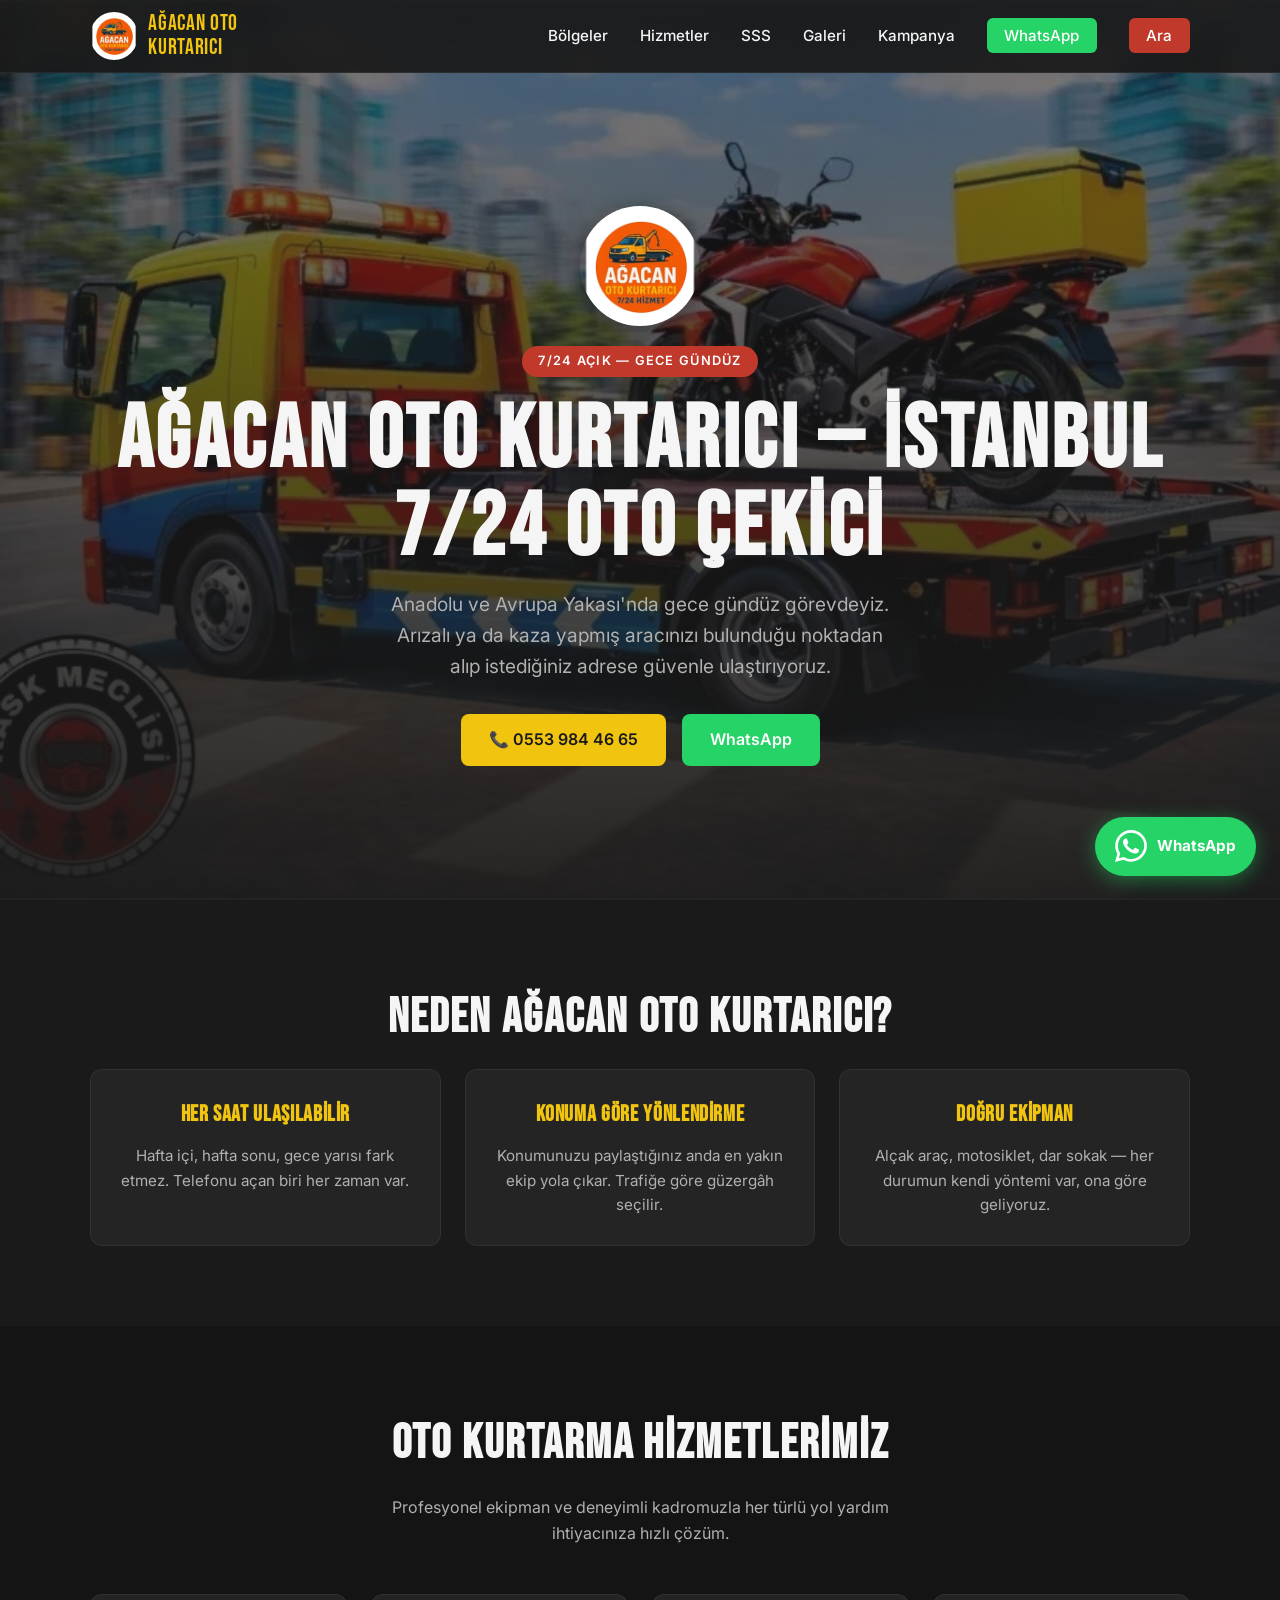
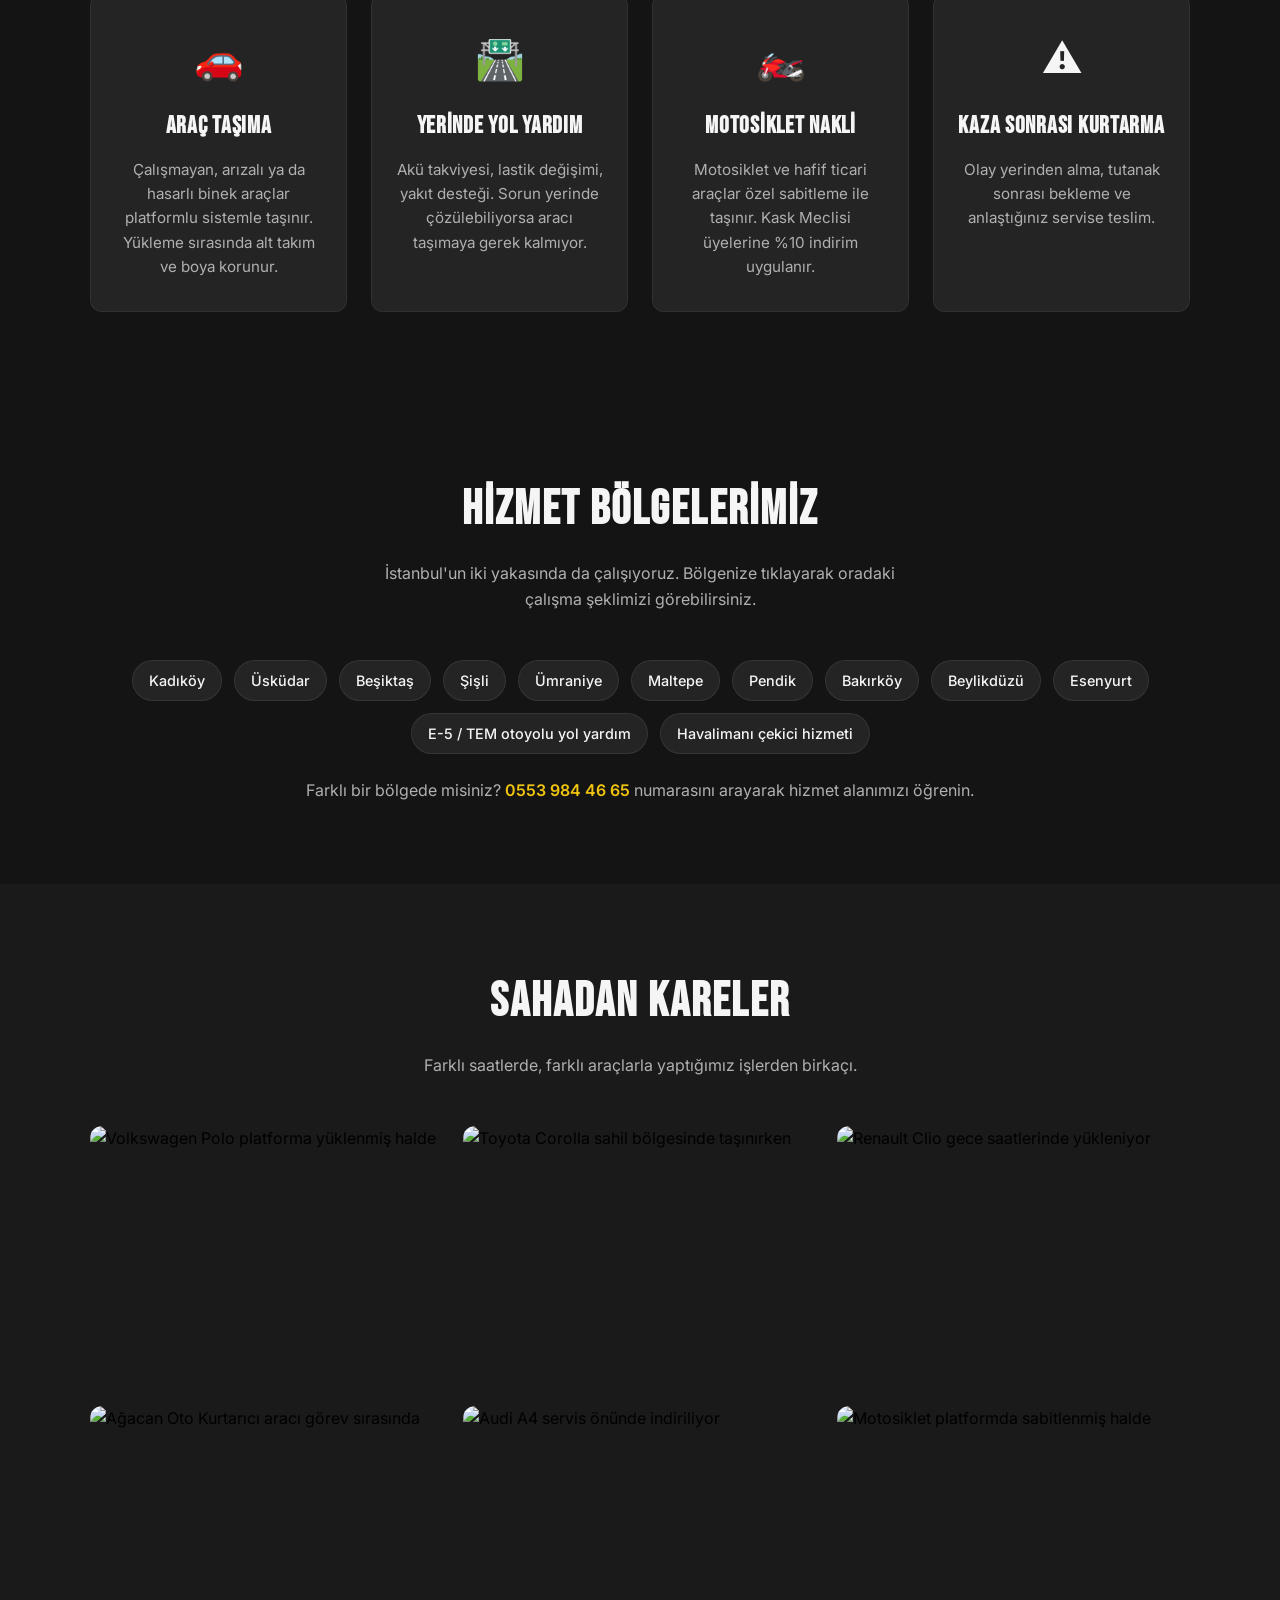
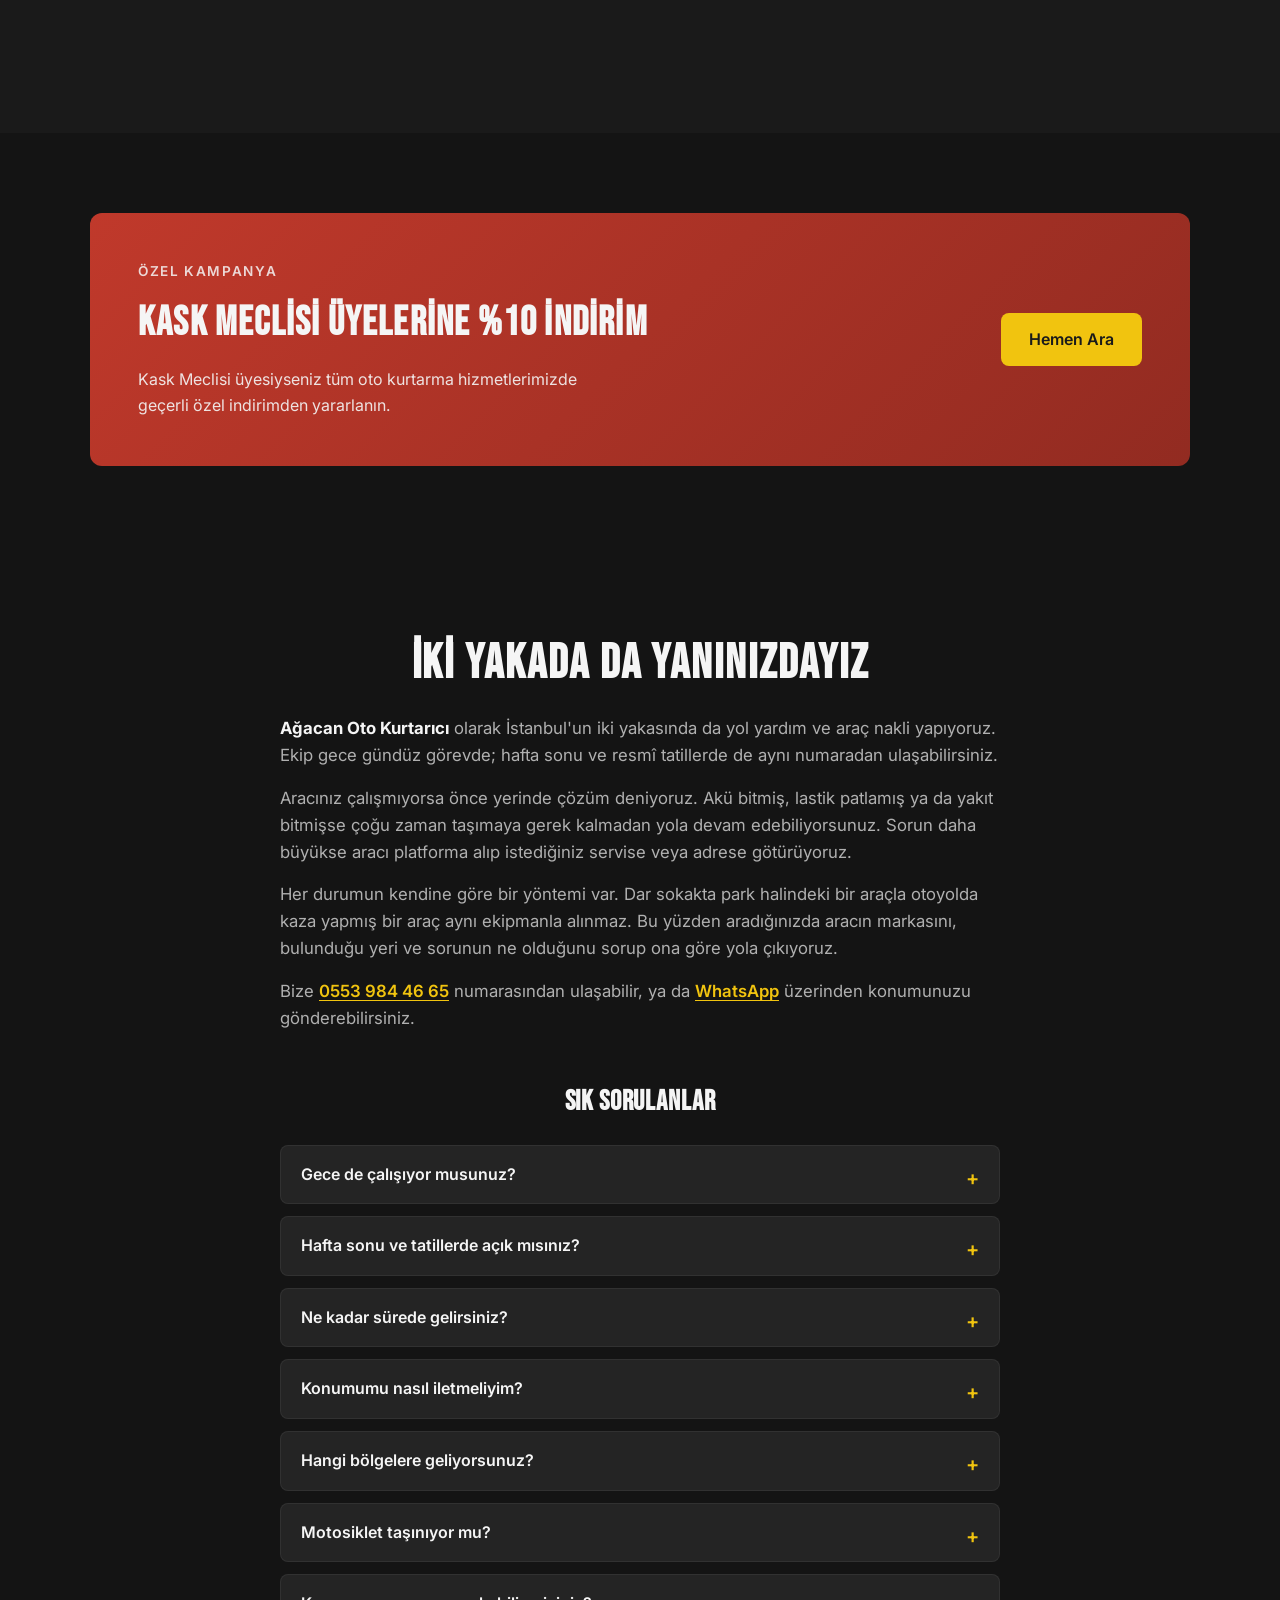
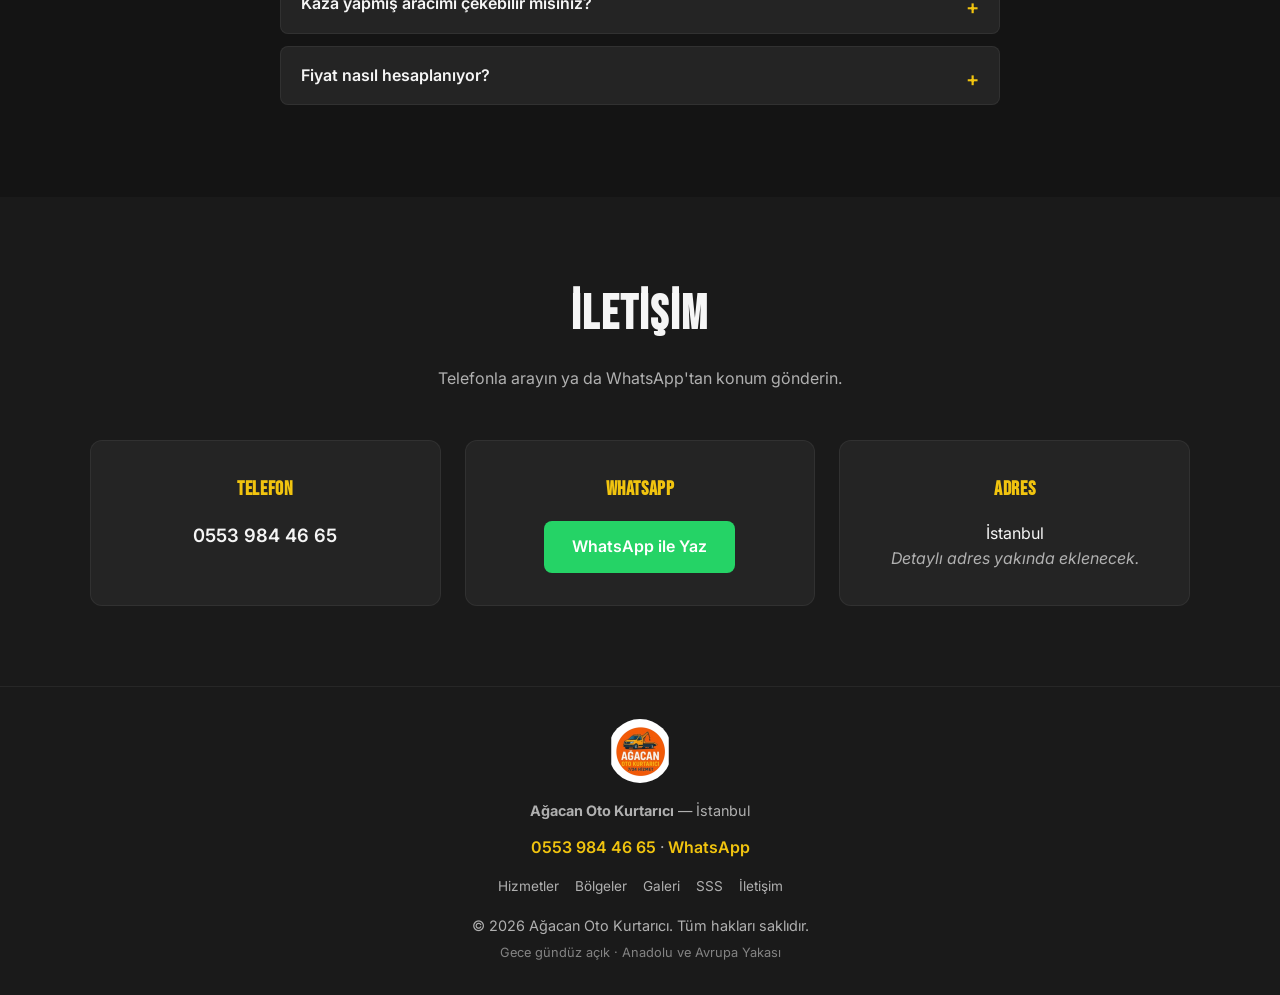
==== commit 3656dbf6: "10 ilçe sayfası eklendi, meta etiketler optimize edildi" ====
--- a/index.html
+++ b/index.html
@@ -17,7 +17,6 @@
   <!-- Primary SEO -->
   <title>İstanbul Oto Çekici 7/24 | Ağacan Oto Kurtarıcı</title>
   <meta name="description" content="İstanbul'da 7/24 açık oto çekici ve yol yardım. Anadolu ve Avrupa Yakası'nda gece gündüz hızlı müdahale. Hemen arayın: 0553 984 46 65">
-  <meta name="keywords" content="istanbul oto çekici, istanbul çekici, istanbul yol yardım, istanbul oto kurtarıcı, 7/24 oto çekici istanbul, gece oto çekici istanbul, acil oto kurtarma istanbul, anadolu yakası çekici, avrupa yakası çekici, kadıköy çekici, üsküdar çekici, beşiktaş çekici, şişli çekici, ümraniye çekici, en yakın çekici istanbul, araç çekici, motosiklet taşıma, Ağacan oto kurtarıcı, kaza çekici, araba çekici">
   <meta name="author" content="Ağacan Oto Kurtarıcı">
   <meta name="copyright" content="Ağacan Oto Kurtarıcı">
   <meta name="language" content="Turkish">
@@ -210,7 +209,7 @@
         <img src="images/logo.png" alt="Ağacan Oto Kurtarıcı" class="hero__logo" width="120" height="120" decoding="async">
         <p class="hero__badge">7/24 Açık — Gece Gündüz</p>
         <h1 class="hero__title" itemprop="name">Ağacan Oto Kurtarıcı — İstanbul 7/24 Oto Çekici</h1>
-        <p class="hero__subtitle">İstanbul genelinde, Anadolu ve Avrupa Yakası'nda 7/24 oto çekici ve yol yardım. Gece gündüz açık, hızlı müdahale — arızalı veya kaza yapmış aracınızı güvenle taşıyoruz.</p>
+        <p class="hero__subtitle">Anadolu ve Avrupa Yakası'nda gece gündüz görevdeyiz. Arızalı ya da kaza yapmış aracınızı bulunduğu noktadan alıp istediğiniz adrese güvenle ulaştırıyoruz.</p>
         <div class="hero__actions">
           <a href="tel:+905539844665" class="btn btn--primary" aria-label="Hemen ara 0553 984 46 65">📞 0553 984 46 65</a>
           <a href="https://wa.me/905539844665?text=Merhaba%2C%20oto%20%C3%A7ekici%20hizmeti%20almak%20istiyorum." class="btn btn--whatsapp" target="_blank" rel="noopener noreferrer" aria-label="WhatsApp ile yaz">WhatsApp</a>
@@ -223,16 +222,16 @@
         <h2 class="section__title" id="trust-title">Neden Ağacan Oto Kurtarıcı?</h2>
         <div class="trust__grid">
           <article class="trust-card">
-            <h3 class="trust-card__title">7/24 Açık — Gece Gündüz</h3>
-            <p>Haftanın 7 günü, gece gündüz oto çekici hizmeti. Acil durumda tek telefon yeterli.</p>
+            <h3 class="trust-card__title">Her saat ulaşılabilir</h3>
+            <p>Hafta içi, hafta sonu, gece yarısı fark etmez. Telefonu açan biri her zaman var.</p>
           </article>
           <article class="trust-card">
-            <h3 class="trust-card__title">Hızlı Müdahale</h3>
-            <p>Yolda kaldığınızda en kısa sürede yanınızdayız. Konum paylaşın, ekibimiz yönlensin.</p>
+            <h3 class="trust-card__title">Konuma göre yönlendirme</h3>
+            <p>Konumunuzu paylaştığınız anda en yakın ekip yola çıkar. Trafiğe göre güzergâh seçilir.</p>
           </article>
           <article class="trust-card">
-            <h3 class="trust-card__title">Güvenli Taşıma</h3>
-            <p>Profesyonel ekipman ve deneyimli kadro ile aracınız güvenle taşınır.</p>
+            <h3 class="trust-card__title">Doğru ekipman</h3>
+            <p>Alçak araç, motosiklet, dar sokak — her durumun kendi yöntemi var, ona göre geliyoruz.</p>
           </article>
         </div>
       </div>
@@ -245,23 +244,23 @@
         <div class="services__grid">
           <article class="service-card" itemscope itemtype="https://schema.org/Service">
             <div class="service-card__icon" aria-hidden="true">🚗</div>
-            <h3 class="service-card__title" itemprop="name">7/24 Oto Çekici</h3>
-            <p class="service-card__text" itemprop="description">Gece gündüz açık oto çekici hizmeti. Arızalı, kaza yapmış veya yolda kalmış araçlarınızı güvenle taşıyoruz. Acil oto kurtarma için hemen arayın.</p>
+            <h3 class="service-card__title" itemprop="name">Araç taşıma</h3>
+            <p class="service-card__text" itemprop="description">Çalışmayan, arızalı ya da hasarlı binek araçlar platformlu sistemle taşınır. Yükleme sırasında alt takım ve boya korunur.</p>
           </article>
           <article class="service-card" itemscope itemtype="https://schema.org/Service">
             <div class="service-card__icon" aria-hidden="true">🛣️</div>
-            <h3 class="service-card__title" itemprop="name">Acil Yol Yardım</h3>
-            <p class="service-card__text" itemprop="description">Yolda kaldığınızda 7/24 hızlı müdahale. Akü takviyesi, lastik değişimi, yakıt desteği ve acil çekici hizmeti.</p>
+            <h3 class="service-card__title" itemprop="name">Yerinde yol yardım</h3>
+            <p class="service-card__text" itemprop="description">Akü takviyesi, lastik değişimi, yakıt desteği. Sorun yerinde çözülebiliyorsa aracı taşımaya gerek kalmıyor.</p>
           </article>
           <article class="service-card" itemscope itemtype="https://schema.org/Service">
             <div class="service-card__icon" aria-hidden="true">🏍️</div>
-            <h3 class="service-card__title" itemprop="name">Motosiklet &amp; Araç Taşıma</h3>
-            <p class="service-card__text" itemprop="description">Motosiklet, binek ve hafif ticari araçlar için özel sabitleme ile güvenli taşıma. Kask Meclisi üyelerine %10 indirim.</p>
+            <h3 class="service-card__title" itemprop="name">Motosiklet nakli</h3>
+            <p class="service-card__text" itemprop="description">Motosiklet ve hafif ticari araçlar özel sabitleme ile taşınır. Kask Meclisi üyelerine %10 indirim uygulanır.</p>
           </article>
           <article class="service-card" itemscope itemtype="https://schema.org/Service">
             <div class="service-card__icon" aria-hidden="true">⚠️</div>
-            <h3 class="service-card__title" itemprop="name">Kaza Sonrası Çekici</h3>
-            <p class="service-card__text" itemprop="description">Trafik kazası sonrası aracınızı güvenle olay yerinden alıp istediğiniz noktaya taşıyoruz.</p>
+            <h3 class="service-card__title" itemprop="name">Kaza sonrası kurtarma</h3>
+            <p class="service-card__text" itemprop="description">Olay yerinden alma, tutanak sonrası bekleme ve anlaştığınız servise teslim.</p>
           </article>
         </div>
       </div>
@@ -270,18 +269,18 @@
     <section class="areas section" id="bolgeler" aria-labelledby="areas-title">
       <div class="container">
         <h2 class="section__title" id="areas-title">Hizmet Bölgelerimiz</h2>
-        <p class="section__subtitle">İstanbul'un tüm ilçelerinde, Anadolu ve Avrupa Yakası'nda 7/24 oto çekici hizmeti sunuyoruz.</p>
+        <p class="section__subtitle">İstanbul'un iki yakasında da çalışıyoruz. Bölgenize tıklayarak oradaki çalışma şeklimizi görebilirsiniz.</p>
         <ul class="areas__list">
-          <li><a href="kadikoy-oto-cekici.html">Kadıköy oto çekici</a></li>
-          <li><a href="uskudar-oto-cekici.html">Üsküdar oto çekici</a></li>
-          <li><a href="besiktas-oto-cekici.html">Beşiktaş oto çekici</a></li>
-          <li><a href="sisli-oto-cekici.html">Şişli oto çekici</a></li>
-          <li><a href="umraniye-oto-cekici.html">Ümraniye oto çekici</a></li>
-          <li><a href="maltepe-oto-cekici.html">Maltepe oto çekici</a></li>
-          <li><a href="pendik-oto-cekici.html">Pendik oto çekici</a></li>
-          <li><a href="bakirkoy-oto-cekici.html">Bakırköy oto çekici</a></li>
-          <li><a href="beylikduzu-oto-cekici.html">Beylikdüzü oto çekici</a></li>
-          <li><a href="esenyurt-oto-cekici.html">Esenyurt oto çekici</a></li>
+          <li><a href="kadikoy-oto-cekici.html">Kadıköy</a></li>
+          <li><a href="uskudar-oto-cekici.html">Üsküdar</a></li>
+          <li><a href="besiktas-oto-cekici.html">Beşiktaş</a></li>
+          <li><a href="sisli-oto-cekici.html">Şişli</a></li>
+          <li><a href="umraniye-oto-cekici.html">Ümraniye</a></li>
+          <li><a href="maltepe-oto-cekici.html">Maltepe</a></li>
+          <li><a href="pendik-oto-cekici.html">Pendik</a></li>
+          <li><a href="bakirkoy-oto-cekici.html">Bakırköy</a></li>
+          <li><a href="beylikduzu-oto-cekici.html">Beylikdüzü</a></li>
+          <li><a href="esenyurt-oto-cekici.html">Esenyurt</a></li>
           <li>E-5 / TEM otoyolu yol yardım</li>
           <li>Havalimanı çekici hizmeti</li>
         </ul>
@@ -291,44 +290,44 @@
 
     <section class="gallery section" id="galeri" aria-labelledby="gallery-title">
       <div class="container">
-        <h2 class="section__title" id="gallery-title">Oto Çekici Galeri</h2>
-        <p class="section__subtitle">Saha çalışmalarımızdan kareler — güvenilir hizmet, profesyonel ekip.</p>
+        <h2 class="section__title" id="gallery-title">Sahadan kareler</h2>
+        <p class="section__subtitle">Farklı saatlerde, farklı araçlarla yaptığımız işlerden birkaçı.</p>
         <div class="gallery__grid">
           <figure class="gallery__item-wrap">
-            <button class="gallery__item" type="button" data-src="images/gallery-01.jpg" data-alt="İstanbul oto çekici — Volkswagen Polo taşıma hizmeti">
-              <img src="images/gallery-01.jpg" alt="İstanbul 7/24 oto çekici — Volkswagen Polo çekici ile taşınıyor" title="Oto çekici hizmeti — Volkswagen Polo" width="400" height="300" loading="lazy" decoding="async">
-            </button>
-            <figcaption class="visually-hidden">Volkswagen Polo oto çekici ile taşınıyor</figcaption>
-          </figure>
-          <figure class="gallery__item-wrap">
-            <button class="gallery__item" type="button" data-src="images/gallery-02.jpg" data-alt="Toyota Corolla oto kurtarma hizmeti">
-              <img src="images/gallery-02.jpg" alt="Toyota Corolla 7/24 oto kurtarma — çekici hizmeti" title="Oto kurtarma — Toyota Corolla" width="400" height="300" loading="lazy" decoding="async">
-            </button>
-            <figcaption class="visually-hidden">Toyota Corolla çekici ile taşınıyor</figcaption>
-          </figure>
-          <figure class="gallery__item-wrap">
-            <button class="gallery__item" type="button" data-src="images/gallery-03.jpg" data-alt="Gece oto çekici — Renault taşıma">
-              <img src="images/gallery-03.jpg" alt="Gece gündüz oto çekici — Renault gece taşıma" title="Gece oto çekici hizmeti" width="400" height="300" loading="lazy" decoding="async">
-            </button>
-            <figcaption class="visually-hidden">Gece oto çekici Renault taşıma</figcaption>
-          </figure>
-          <figure class="gallery__item-wrap">
-            <button class="gallery__item" type="button" data-src="images/gallery-04.jpg" data-alt="Ağacan Oto Kurtarıcı çekici aracı 7/24">
-              <img src="images/gallery-04.jpg" alt="Ağacan Oto Kurtarıcı çekici aracı — 7/24 yol yardım" title="Ağacan çekici aracı" width="400" height="300" loading="lazy" decoding="async">
-            </button>
-            <figcaption class="visually-hidden">Ağacan Oto Kurtarıcı çekici aracı</figcaption>
-          </figure>
-          <figure class="gallery__item-wrap">
-            <button class="gallery__item" type="button" data-src="images/gallery-05.jpg" data-alt="Audi A4 acil oto çekici">
-              <img src="images/gallery-05.jpg" alt="Acil oto çekici — Audi A4 taşıma hizmeti" title="Acil çekici Audi A4" width="400" height="300" loading="lazy" decoding="async">
-            </button>
-            <figcaption class="visually-hidden">Audi A4 oto çekici ile taşınıyor</figcaption>
-          </figure>
-          <figure class="gallery__item-wrap">
-            <button class="gallery__item" type="button" data-src="images/gallery-06.jpg" data-alt="Gece acil oto kurtarma Citroën">
-              <img src="images/gallery-06.jpg" alt="Gece acil oto kurtarma — Citroën çekici taşıma" title="Gece acil oto kurtarma" width="400" height="300" loading="lazy" decoding="async">
-            </button>
-            <figcaption class="visually-hidden">Gece Citroën oto kurtarma</figcaption>
+            <button class="gallery__item" type="button" data-src="images/gallery-01.webp" data-alt="İstanbul oto çekici — Volkswagen Polo taşıma hizmeti">
+              <img src="images/gallery-01.webp" alt="Volkswagen Polo platforma yüklenmiş halde" title="Binek araç nakli" width="400" height="300" loading="lazy" decoding="async">
+            </button>
+            <figcaption class="visually-hidden"></figcaption>
+          </figure>
+          <figure class="gallery__item-wrap">
+            <button class="gallery__item" type="button" data-src="images/gallery-02.webp" data-alt="Toyota Corolla oto kurtarma hizmeti">
+              <img src="images/gallery-02.webp" alt="Toyota Corolla sahil bölgesinde taşınırken" title="Gündüz araç nakli" width="400" height="300" loading="lazy" decoding="async">
+            </button>
+            <figcaption class="visually-hidden"></figcaption>
+          </figure>
+          <figure class="gallery__item-wrap">
+            <button class="gallery__item" type="button" data-src="images/gallery-03.webp" data-alt="Gece oto çekici — Renault taşıma">
+              <img src="images/gallery-03.webp" alt="Renault Clio gece saatlerinde yükleniyor" title="Gece müdahalesi" width="400" height="300" loading="lazy" decoding="async">
+            </button>
+            <figcaption class="visually-hidden"></figcaption>
+          </figure>
+          <figure class="gallery__item-wrap">
+            <button class="gallery__item" type="button" data-src="images/gallery-04.webp" data-alt="Ağacan Oto Kurtarıcı çekici aracı 7/24">
+              <img src="images/gallery-04.webp" alt="Ağacan Oto Kurtarıcı aracı görev sırasında" title="Ekip aracımız" width="400" height="300" loading="lazy" decoding="async">
+            </button>
+            <figcaption class="visually-hidden"></figcaption>
+          </figure>
+          <figure class="gallery__item-wrap">
+            <button class="gallery__item" type="button" data-src="images/gallery-05.webp" data-alt="Audi A4 acil oto çekici">
+              <img src="images/gallery-05.webp" alt="Audi A4 servis önünde indiriliyor" title="Servise teslim" width="400" height="300" loading="lazy" decoding="async">
+            </button>
+            <figcaption class="visually-hidden"></figcaption>
+          </figure>
+          <figure class="gallery__item-wrap">
+            <button class="gallery__item" type="button" data-src="images/gallery-06.webp" data-alt="Gece acil oto kurtarma Citroën">
+              <img src="images/gallery-06.webp" alt="Motosiklet platformda sabitlenmiş halde" title="Motosiklet nakli" width="400" height="300" loading="lazy" decoding="async">
+            </button>
+            <figcaption class="visually-hidden"></figcaption>
           </figure>
         </div>
       </div>
@@ -349,33 +348,34 @@
 
     <section class="seo-content section" id="hakkimizda">
       <div class="container">
-        <h2 class="section__title">İstanbul 7/24 Oto Çekici — Gece Gündüz Açık</h2>
+        <h2 class="section__title">İki yakada da yanınızdayız</h2>
         <div class="seo-content__text">
-          <p><strong>Ağacan Oto Kurtarıcı</strong> olarak <strong>İstanbul oto çekici</strong>, oto kurtarma ve yol yardım hizmetlerinde <strong>7/24 açık</strong> hizmet veriyoruz. Anadolu Yakası ve Avrupa Yakası'nda, gece gündüz, haftanın her günü yolda kalan araçlarınıza <strong>hızlı müdahale</strong> sağlıyoruz.</p>
-          <p><strong>En yakın oto çekici</strong> arıyorsanız doğru adrestesiniz. Oto çekici ihtiyacınız olduğunda tek yapmanız gereken aramak: <a href="tel:+905539844665">0553 984 46 65</a>. Profesyonel ekibimiz ve modern çekici araçlarımızla binek otomobil, ticari araç ve motosiklet taşıma hizmeti sunuyoruz.</p>
-          <p>Acil oto kurtarma, kaza sonrası araç çekme, araba çekici ve yol yardım için hemen bizi arayın veya <a href="https://wa.me/905539844665">WhatsApp</a> üzerinden konumunuzu gönderin. Gece saatlerinde de açık olan oto çekici hizmetimizle her an yanınızdayız.</p>
+          <p><strong>Ağacan Oto Kurtarıcı</strong> olarak İstanbul'un iki yakasında da yol yardım ve araç nakli yapıyoruz. Ekip gece gündüz görevde; hafta sonu ve resmî tatillerde de aynı numaradan ulaşabilirsiniz.</p>
+          <p>Aracınız çalışmıyorsa önce yerinde çözüm deniyoruz. Akü bitmiş, lastik patlamış ya da yakıt bitmişse çoğu zaman taşımaya gerek kalmadan yola devam edebiliyorsunuz. Sorun daha büyükse aracı platforma alıp istediğiniz servise veya adrese götürüyoruz.</p>
+          <p>Her durumun kendine göre bir yöntemi var. Dar sokakta park halindeki bir araçla otoyolda kaza yapmış bir araç aynı ekipmanla alınmaz. Bu yüzden aradığınızda aracın markasını, bulunduğu yeri ve sorunun ne olduğunu sorup ona göre yola çıkıyoruz.</p>
+          <p>Bize <a href="tel:+905539844665">0553 984 46 65</a> numarasından ulaşabilir, ya da <a href="https://wa.me/905539844665">WhatsApp</a> üzerinden konumunuzu gönderebilirsiniz.</p>
         </div>
         <div class="faq" id="sss">
-          <h2 class="faq__title">Sık Sorulan Sorular — Oto Çekici</h2>
-          <details class="faq__item">
-            <summary>Oto çekici gece açık mı?</summary>
-            <p>Evet, gece gündüz 7/24 oto çekici hizmeti veriyoruz. Gece saatlerinde de arayabilirsiniz.</p>
-          </details>
-          <details class="faq__item">
-            <summary>7/24 oto kurtarma hizmeti var mı?</summary>
-            <p>Evet, haftanın 7 günü 24 saat oto kurtarma ve yol yardım hizmeti sunuyoruz.</p>
+          <h2 class="faq__title">Sık sorulanlar</h2>
+          <details class="faq__item">
+            <summary>Gece de çalışıyor musunuz?</summary>
+            <p>Evet. Gece yarısı dahil her saatte ulaşabilirsiniz, ekip nöbetli çalışıyor.</p>
+          </details>
+          <details class="faq__item">
+            <summary>Hafta sonu ve tatillerde açık mısınız?</summary>
+            <p>Açığız. Resmî tatiller dahil haftanın her günü aynı numaradan ulaşabilirsiniz.</p>
           </details>
           <details class="faq__item">
             <summary>Ne kadar sürede gelirsiniz?</summary>
             <p>Konumunuza en yakın ekibimizle hızlı müdahale sağlıyoruz. Acil durumda <a href="tel:+905539844665">0553 984 46 65</a> numarasını arayın.</p>
           </details>
           <details class="faq__item">
-            <summary>En yakın oto çekici nasıl bulunur?</summary>
-            <p>0553 984 46 65 numarasını arayarak veya WhatsApp'tan yazarak konumunuzu paylaşın, ekibimiz size yönlensin.</p>
-          </details>
-          <details class="faq__item">
-            <summary>İstanbul'da oto çekici hizmeti veriyor musunuz?</summary>
-            <p>Evet, İstanbul'un tüm ilçelerinde, Anadolu ve Avrupa Yakası'nda 7/24 oto çekici hizmeti sunuyoruz.</p>
+            <summary>Konumumu nasıl iletmeliyim?</summary>
+            <p>WhatsApp'tan canlı konum göndermeniz en pratiği. Otoyoldaysanız hangi yöne gittiğinizi de eklerseniz daha hızlı buluruz.</p>
+          </details>
+          <details class="faq__item">
+            <summary>Hangi bölgelere geliyorsunuz?</summary>
+            <p>İstanbul'un iki yakasına da geliyoruz. Köprü ve tünel geçişleri dahil şehir içi taşıma yapıyoruz.</p>
           </details>
           <details class="faq__item">
             <summary>Motosiklet taşınıyor mu?</summary>
@@ -386,8 +386,8 @@
             <p>Evet, kaza yapmış veya arızalı tüm binek ve ticari araçları profesyonel ekipmanla taşıyoruz.</p>
           </details>
           <details class="faq__item">
-            <summary>Oto çekici fiyatları nasıl belirlenir?</summary>
-            <p>Fiyat mesafe, araç tipi ve konuma göre değişir. Net fiyat için arayın veya WhatsApp'tan yazın.</p>
+            <summary>Fiyat nasıl hesaplanıyor?</summary>
+            <p>Mesafe, aracın cinsi ve bulunduğu yer belirleyici. Yola çıkmadan önce net rakamı söylüyoruz, sonradan değişmiyor.</p>
           </details>
         </div>
       </div>
@@ -398,8 +398,8 @@
       <meta itemprop="telephone" content="+905539844665">
       <meta itemprop="priceRange" content="$$">
       <div class="container">
-        <h2 class="section__title" id="contact-title">İletişim — 7/24 Oto Çekici</h2>
-        <p class="section__subtitle">Acil durumda hemen arayın — 7 gün 24 saat hizmetinizdeyiz.</p>
+        <h2 class="section__title" id="contact-title">İletişim</h2>
+        <p class="section__subtitle">Telefonla arayın ya da WhatsApp'tan konum gönderin.</p>
         <div class="contact__grid">
           <div class="contact__card">
             <h3 class="contact__label">Telefon</h3>
@@ -423,7 +423,7 @@
   <footer class="footer" role="contentinfo">
     <div class="container footer__inner">
       <img src="images/logo.png" alt="Ağacan Oto Kurtarıcı logo" class="footer__logo" width="64" height="64" loading="lazy">
-      <p><strong>Ağacan Oto Kurtarıcı</strong> — İstanbul 7/24 Oto Çekici</p>
+      <p><strong>Ağacan Oto Kurtarıcı</strong> — İstanbul</p>
       <p class="footer__nap">
         <a href="tel:+905539844665">0553 984 46 65</a> ·
         <a href="https://wa.me/905539844665">WhatsApp</a>
@@ -436,7 +436,7 @@
         <a href="#iletisim">İletişim</a>
       </nav>
       <p>&copy; 2026 Ağacan Oto Kurtarıcı. Tüm hakları saklıdır.</p>
-      <p class="footer__note">7/24 Oto Çekici · Gece Gündüz Açık · İstanbul Oto Kurtarma · Yol Yardım</p>
+      <p class="footer__note">Gece gündüz açık · Anadolu ve Avrupa Yakası</p>
     </div>
   </footer>
 
